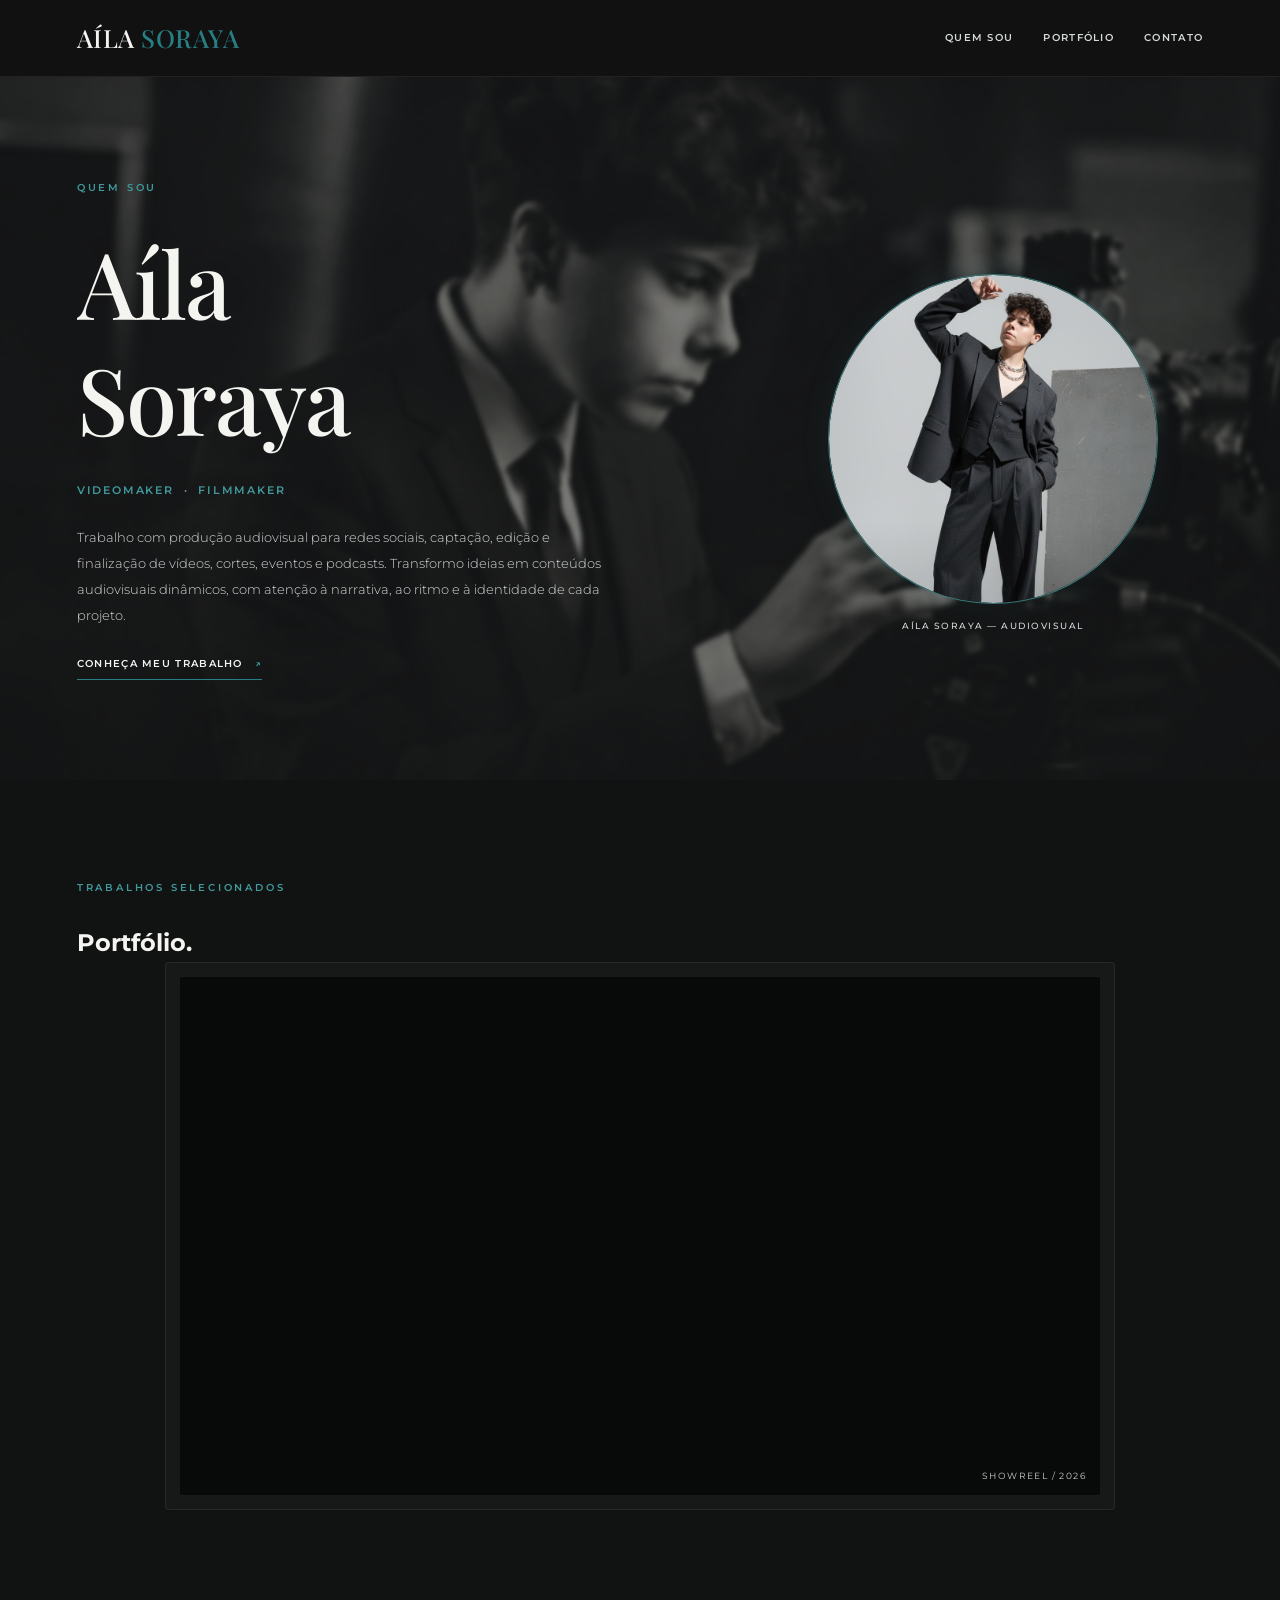
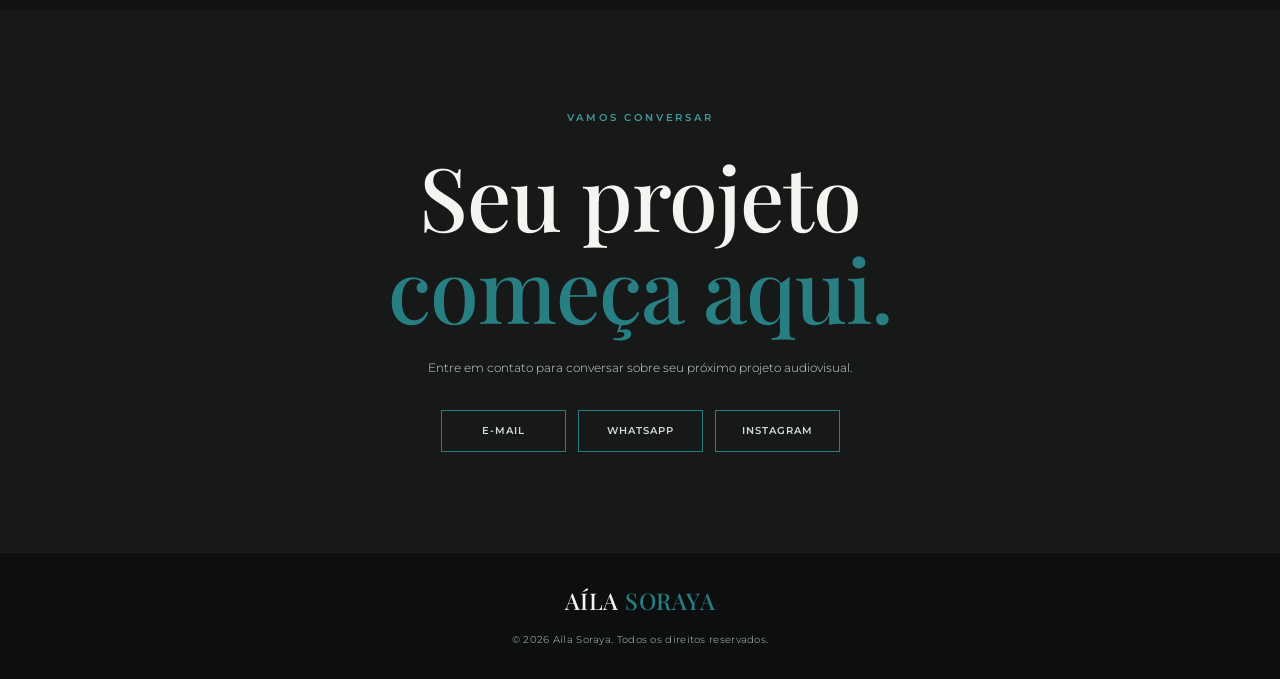
==== index.html @ 9eaff4ce "Update YouTube video source in index.html" ====
<!DOCTYPE html>
<html lang="pt-BR">
<head>
  <meta charset="UTF-8">
  <meta name="viewport" content="width=device-width, initial-scale=1">
  <meta name="theme-color" content="#111111">
  <meta name="description" content="Portfólio audiovisual de Aíla Soraya, videomaker e filmmaker.">

  <title>Aíla Soraya | Videomaker &amp; Filmmaker</title>

  <link rel="preconnect" href="https://fonts.googleapis.com">
  <link rel="preconnect" href="https://fonts.gstatic.com" crossorigin>
  <link href="https://fonts.googleapis.com/css2?family=Montserrat:wght@300;400;500;600;700&family=Playfair+Display:wght@400;500;600&display=swap" rel="stylesheet">

  <link rel="stylesheet" href="./Css/Style.css">
</head>

<body>

  <!-- MENU -->
  <header class="site-header">
    <nav class="nav-container" aria-label="Navegação principal">
      <a href="#inicio" class="logo">AÍLA <span>SORAYA</span></a>

      <div class="nav-links">
        <a href="#inicio">Quem sou</a>
        <a href="#portfolio">Portfólio</a>
        <a href="#contato">Contato</a>
      </div>
    </nav>
  </header>

  <main>

    <!-- QUEM SOU -->
    <section id="inicio" class="about">
      <div class="about-background" aria-hidden="true"></div>

      <div class="section-container">
        <p class="section-label reveal-item">QUEM SOU</p>

        <div class="about-grid">

          <div class="about-text">
            <h1 class="hero-name" aria-label="Aíla Soraya">
              <span class="name-line" aria-hidden="true">
                <span class="name-word" data-word="Aíla">Aíla</span>
              </span>
              <span class="name-line" aria-hidden="true">
                <span class="name-word" data-word="Soraya">Soraya</span>
              </span>
            </h1>

            <p class="subtitle reveal-item">
              Videomaker <span>·</span> Filmmaker
            </p>

            <p class="description reveal-item">
              Trabalho com produção audiovisual para redes sociais,
              captação, edição e finalização de vídeos, cortes,
              eventos e podcasts. Transformo ideias em conteúdos
              audiovisuais dinâmicos, com atenção à narrativa,
              ao ritmo e à identidade de cada projeto.
            </p>

            <a href="#portfolio" class="text-link reveal-item">
              CONHEÇA MEU TRABALHO <span>↗</span>
            </a>
          </div>

          <div class="about-image reveal-item">
            <div class="portrait-frame">
              <img
                src="./Fotos/soraya-perfil.jpg"
                alt="Retrato de Aíla Soraya"
                loading="eager"
              >
            </div>

            <p class="image-caption">AÍLA SORAYA — AUDIOVISUAL</p>
          </div>

        </div>
      </div>
    </section>

    <!-- PORTFÓLIO -->
    <section id="portfolio" class="portfolio">
      <div class="section-container">

        <p class="section-label reveal-item">TRABALHOS SELECIONADOS</p>

        <h2 class="section-title reveal-item">
          Portfólio<span>.</span>
        </h2>

        <div class="portfolio-grid">

          <article class="project reveal-item">

            <button
              type="button"
              class="project-video"
              onclick="abrirPlayerGrande()"
              aria-label="Assistir ao demoreel em tamanho ampliado"
            >

              <iframe
                class="video-clicavel"
                src="https://www.youtube.com/embed/lMs--LQYMFQ?autoplay=1&amp;mute=1&amp;loop=1&amp;playlist=lMs--LQYMFQ&amp;controls=0&amp;playsinline=1&amp;rel=0"
                title="Demoreel de Aíla Soraya"
                loading="lazy"
                allow="autoplay; encrypted-media; picture-in-picture"
                tabindex="-1"
              ></iframe>

              <span class="video-hover">
                <span class="play-icon">▶</span>
                <span class="play-label">ASSISTIR DEMOREEL</span>
              </span>

              <span class="video-index">SHOWREEL / 2026</span>

            </button>

          </article>

        </div>
      </div>
    </section>

    <!-- CONTATO -->
    <section id="contato" class="contact">
      <div class="section-container contact-content">

        <p class="section-label reveal-item">VAMOS CONVERSAR</p>

        <h2 class="contact-title reveal-item">
          Seu projeto<br>
          <span>começa aqui.</span>
        </h2>

        <p class="contact-text reveal-item">
          Entre em contato para conversar sobre seu próximo projeto audiovisual.
        </p>

        <div class="contact-links reveal-item">

          <a href="mailto:ailagaraneesh@gmail.com">
            E-mail
          </a>

          <a
            href="https://wa.me/5511977682658"
            target="_blank"
            rel="noopener noreferrer"
          >
            WhatsApp
          </a>

          <a
            href="https://www.instagram.com/ailasoraya/"
            target="_blank"
            rel="noopener noreferrer"
          >
            Instagram
          </a>

        </div>
      </div>
    </section>

  </main>

  <!-- RODAPÉ -->
  <footer class="site-footer">
    <div class="footer-content">

      <a href="#inicio" class="footer-logo">
        AÍLA <span>SORAYA</span>
      </a>

      <p>
        © <span id="ano"></span> Aíla Soraya. Todos os direitos reservados.
      </p>

    </div>
  </footer>

  <!-- PLAYER AMPLIADO -->
  <div
    id="playerGrandeOverlay"
    class="video-overlay"
    aria-hidden="true"
    onclick="fecharPlayerGrande(event)"
  >

    <div
      class="video-modal-container"
      role="dialog"
      aria-modal="true"
      aria-label="Demoreel ampliado"
    >

      <button
        type="button"
        class="btn-fechar-modal"
        onclick="fecharPlayerGrande(event)"
        aria-label="Fechar vídeo"
      >×</button>

      <iframe
        id="videoExpandido"
        src=""
        title="Demoreel de Aíla Soraya"
        allow="autoplay; encrypted-media; picture-in-picture; fullscreen"
        allowfullscreen
      ></iframe>

    </div>
  </div>

  <!-- JAVASCRIPT -->
  <script>
const videoYouTube = "lMs--LQYMFQ";
    const overlay = document.getElementById("playerGrandeOverlay");
    const videoModal = document.getElementById("videoExpandido");

    function abrirPlayerGrande() {
      videoModal.src =
        "https://www.youtube.com/embed/" +
        videoYouTube +
        "?autoplay=1&controls=1&playsinline=1&rel=0&fs=1";

      overlay.classList.add("is-open");
      overlay.setAttribute("aria-hidden", "false");
      document.body.classList.add("modal-aberto");
    }

    function fecharPlayerGrande(event) {
      if (
        event &&
        event.target !== overlay &&
        !event.target.closest(".btn-fechar-modal")
      ) {
        return;
      }

      overlay.classList.remove("is-open");
      overlay.setAttribute("aria-hidden", "true");

      videoModal.src = "";

      document.body.classList.remove("modal-aberto");
    }

    document.addEventListener("keydown", function(event) {
      if (
        event.key === "Escape" &&
        overlay.classList.contains("is-open")
      ) {
        fecharPlayerGrande({ target: overlay });
      }
    });

    document.getElementById("ano").textContent =
      new Date().getFullYear();

    /* ANIMAÇÕES DE ENTRADA */
    const elementosReveal =
      document.querySelectorAll(".reveal-item");

    if ("IntersectionObserver" in window) {
      const observador = new IntersectionObserver(
        (entradas, observer) => {
          entradas.forEach((entrada) => {
            if (entrada.isIntersecting) {
              entrada.target.classList.add("is-visible");
              observer.unobserve(entrada.target);
            }
          });
        },
        { threshold: 0.12 }
      );

      elementosReveal.forEach((elemento) => {
        observador.observe(elemento);
      });
    } else {
      elementosReveal.forEach((elemento) => {
        elemento.classList.add("is-visible");
      });
    }

    /* NOME COM ENTRADA LETRA POR LETRA */
    const palavrasNome =
      document.querySelectorAll(".name-word");

    palavrasNome.forEach((palavra, indicePalavra) => {
      const texto = palavra.dataset.word;

      palavra.textContent = "";

      [...texto].forEach((letra, indiceLetra) => {
        const span = document.createElement("span");

        span.className = "name-letter";
        span.textContent = letra;
        span.style.setProperty(
          "--letter-delay",
          `${0.35 + indicePalavra * 0.45 + indiceLetra * 0.075}s`
        );

        span.setAttribute("aria-hidden", "true");
        palavra.appendChild(span);
      });

      palavra.classList.add("name-word-animated");
    });

    /* MOSTRA AS LETRAS DEPOIS QUE A PÁGINA CARREGA */
    window.addEventListener("load", () => {
      document.body.classList.add("page-loaded");
    });
  </script>

</body>
</html>
---- Css/Style.css ----
/* ========================================
   AÍLA SORAYA — PORTFÓLIO AUDIOVISUAL
   ======================================== */

:root {
  --preto: #111212;
  --preto-suave: #171919;
  --cinza-escuro: #252929;
  --cinza: #929898;
  --cinza-claro: #d5d9d8;
  --branco: #f4f4f1;

  /* Ciano escuro: detalhe, sem dominar o visual */
  --agua: #287f83;
  --agua-claro: #41999b;

  --fonte-titulo: 'Playfair Display', serif;
  --fonte-texto: 'Montserrat', sans-serif;
  --transicao: 0.35s ease;
}

/* RESET */

* {
  margin: 0;
  padding: 0;
  box-sizing: border-box;
}

html {
  scroll-behavior: smooth;
  scroll-padding-top: 90px;
}

body {
  background: var(--preto);
  color: var(--branco);
  font-family: var(--fonte-texto);
  font-weight: 400;
  line-height: 1.6;
  overflow-x: hidden;
}

body.modal-aberto {
  overflow: hidden;
}

img,
iframe {
  display: block;
  max-width: 100%;
}

a {
  color: inherit;
  text-decoration: none;
}

button {
  font: inherit;
}

::selection {
  background: var(--agua);
  color: var(--branco);
}

/* MENU */

.site-header {
  position: fixed;
  top: 0;
  left: 0;
  z-index: 1000;
  width: 100%;
  padding: 18px 6%;
  background: rgba(17, 18, 18, 0.94);
  border-bottom: 1px solid rgba(255, 255, 255, 0.07);
  backdrop-filter: blur(12px);
}

.nav-container {
  width: 100%;
  max-width: 1200px;
  margin: 0 auto;
  display: flex;
  align-items: center;
  justify-content: space-between;
  gap: 24px;
}

.logo,
.footer-logo {
  font-family: var(--fonte-titulo);
  font-size: 25px;
  font-weight: 500;
  letter-spacing: 0.5px;
  color: var(--branco);
  white-space: nowrap;
}

.logo span,
.footer-logo span {
  color: var(--agua);
}

.nav-links {
  display: flex;
  align-items: center;
  gap: 30px;
}

.nav-links a {
  color: var(--cinza-claro);
  font-size: 10px;
  font-weight: 600;
  letter-spacing: 1.3px;
  text-transform: uppercase;
  transition: color var(--transicao);
}

.nav-links a:hover {
  color: var(--agua-claro);
}

/* ESTRUTURA GERAL */

main {
  padding-top: 70px;
}

section {
  position: relative;
  padding: 100px 6%;
}

.section-container {
  position: relative;
  z-index: 1;
  width: 100%;
  max-width: 1200px;
  margin: 0 auto;
}

.section-label {
  margin-bottom: 28px;
  color: var(--agua-claro);
  font-size: 10px;
  font-weight: 600;
  letter-spacing: 2.8px;
  text-transform: uppercase;
}

/* QUEM SOU */

.about {
  min-height: 690px;
  display: flex;
  align-items: center;
  overflow: hidden;
  isolation: isolate;
  background: var(--preto-suave);
}

/* A foto continua visível, com pouca intervenção */
.about-background {
  position: absolute;
  inset: -8px;
  z-index: -1;

  background-image:
    linear-gradient(
      90deg,
      rgba(17, 18, 18, 0.58) 0%,
      rgba(17, 18, 18, 0.40) 52%,
      rgba(17, 18, 18, 0.48) 100%
    ),
    url('../Fotos/soraya-fundo.jpg');

  background-position: center, center 35%;
  background-size: cover, cover;
  background-repeat: no-repeat;

  filter: blur(2px);
  opacity: 0.9;
  transform: scale(1.015);
}

.about .section-container {
  padding-top: 10px;
}

.about .section-label {
  margin-bottom: 32px;
}

.about-grid {
  display: grid;
  grid-template-columns: minmax(0, 1.1fr) minmax(280px, 0.75fr);
  align-items: center;
  gap: clamp(40px, 7vw, 90px);
}

.about-text {
  min-width: 0;
}

/* NOME PRINCIPAL */

.hero-name {
  position: relative;
  display: flex;
  flex-direction: column;
  align-items: flex-start;
  gap: 2px;

  margin: 0 0 24px;
  padding: 0;

  color: var(--branco);
  font-family: var(--fonte-titulo);
  font-size: clamp(64px, 7.2vw, 100px);
  font-weight: 500;
  line-height: 1.08;
  letter-spacing: -2px;
  text-transform: none;
}

.name-line {
  display: block;
  overflow: hidden;
  max-width: 100%;
  padding: 0.04em 0.08em 0.12em 0;
}

.name-word {
  display: block;
  white-space: nowrap;
}

.name-letter {
  display: inline-block;
  opacity: 0;
  transform: translateY(105%) rotate(5deg);
  filter: blur(3px);

  transition:
    opacity 0.65s ease,
    transform 0.75s cubic-bezier(0.2, 0.75, 0.25, 1),
    filter 0.65s ease;

  transition-delay: var(--letter-delay);
}

.page-loaded .name-letter {
  opacity: 1;
  transform: translateY(0) rotate(0);
  filter: blur(0);
}

.subtitle {
  margin-bottom: 24px;
  color: var(--agua-claro);
  font-size: 11px;
  font-weight: 600;
  letter-spacing: 1.8px;
  text-transform: uppercase;
}

.subtitle span {
  margin: 0 5px;
  color: var(--cinza);
}

.description {
  max-width: 540px;
  color: var(--cinza-claro);
  font-size: 13px;
  font-weight: 300;
  line-height: 2;
}

.text-link {
  display: inline-flex;
  align-items: center;
  gap: 12px;

  margin-top: 28px;
  padding-bottom: 7px;

  border-bottom: 1px solid var(--agua);
  color: var(--branco);

  font-size: 10px;
  font-weight: 600;
  letter-spacing: 1.3px;

  transition:
    color var(--transicao),
    border-color var(--transicao);
}

.text-link span {
  color: var(--agua-claro);
  transition: transform var(--transicao);
}

.text-link:hover {
  color: var(--agua-claro);
  border-color: var(--agua-claro);
}

.text-link:hover span {
  transform: translate(3px, -3px);
}

/* FOTO DE PERFIL */

.about-image {
  width: 100%;
  min-width: 0;
  display: flex;
  flex-direction: column;
  align-items: center;
}

.portrait-frame {
  position: relative;
  width: min(100%, 330px);
  aspect-ratio: 1 / 1;

  margin: 0 auto;
  overflow: hidden;

  border: 1px solid rgba(65, 153, 155, 0.7);
  border-radius: 50%;
  background: var(--cinza-escuro);

  box-shadow: 0 0 32px rgba(40, 127, 131, 0.09);
}

.portrait-frame img {
  width: 100%;
  height: 100%;
  max-height: none;

  object-fit: cover;
  object-position: center 25%;

  border-radius: 50%;
  transition: transform 0.7s ease;
}

.portrait-frame:hover img {
  transform: scale(1.035);
}

.portrait-frame::after {
  position: absolute;
  inset: 0;
  content: "";
  border-radius: 50%;
  pointer-events: none;

  background: linear-gradient(
    180deg,
    transparent 75%,
    rgba(0, 0, 0, 0.12)
  );
}

/* LEGENDA CENTRALIZADA E SEM VAZAR DA TELA */

.image-caption {
  display: block;
  width: 100%;
  max-width: 330px;

  margin: 14px auto 0;
  padding: 0 4px;

  color: var(--cinza-claro);
  font-size: 9px;
  font-weight: 500;
  letter-spacing: 1.5px;
  line-height: 1.7;
  text-align: center;
  overflow-wrap: anywhere;
}

/* PORTFÓLIO */

.portfolio {
  background: var(--preto);
}

.portfolio .section-container {
  max-width: 1200px;
}

.portfolio-grid {
  display: grid;
  grid-template-columns: minmax(0, 950px);
  justify-content: center;
  width: 100%;
}

.project {
  width: 100%;
  min-width: 0;
  max-width: 950px;
  margin: 0 auto;
  padding: 14px;

  background: var(--preto-suave);
  border: 1px solid rgba(255, 255, 255, 0.07);
  border-radius: 4px;

  transition:
    border-color var(--transicao),
    transform var(--transicao);
}

.project:hover {
  border-color: rgba(40, 127, 131, 0.5);
  transform: translateY(-3px);
}

/* DEMOREEL */

.project-video {
  position: relative;
  display: block;

  width: 100%;
  aspect-ratio: 16 / 9;

  padding: 0;
  overflow: hidden;

  border: 0;
  border-radius: 2px;
  background: #080909;

  cursor: pointer;
  isolation: isolate;
}

.video-clicavel {
  position: absolute;
  inset: 0;

  width: 100%;
  height: 100%;

  border: 0;
  pointer-events: none;
}

.video-hover {
  position: absolute;
  inset: 0;
  z-index: 2;

  display: flex;
  flex-direction: column;
  align-items: center;
  justify-content: center;
  gap: 12px;

  background: rgba(0, 0, 0, 0.12);
  opacity: 0;

  transition:
    opacity var(--transicao),
    background var(--transicao);
}

.project-video:hover .video-hover,
.project-video:focus-visible .video-hover {
  opacity: 1;
  background: rgba(0, 0, 0, 0.56);
}

.play-icon {
  display: flex;
  align-items: center;
  justify-content: center;

  width: 56px;
  height: 56px;
  padding-left: 4px;

  border: 1px solid rgba(65, 153, 155, 0.9);
  border-radius: 50%;

  color: var(--branco);
  font-size: 17px;

  transition:
    background var(--transicao),
    transform var(--transicao);
}

.project-video:hover .play-icon {
  background: var(--agua);
  color: var(--branco);
  transform: scale(1.07);
}

.play-label {
  color: #fff;
  font-size: 10px;
  font-weight: 600;
  letter-spacing: 1.8px;
}

.video-index {
  position: absolute;
  right: 14px;
  bottom: 12px;
  z-index: 3;

  color: rgba(255, 255, 255, 0.8);
  font-size: 9px;
  letter-spacing: 1.4px;

  pointer-events: none;
}

/* CONTATO */

.contact {
  min-height: 460px;
  display: flex;
  align-items: center;
  background: var(--preto-suave);
}

.contact-content {
  width: 100%;
  text-align: center;
}

.contact .section-label {
  margin-bottom: 24px;
  text-align: center;
}

.contact-title {
  margin: 0 auto;

  color: var(--branco);
  font-family: var(--fonte-titulo);
  font-size: clamp(54px, 7.5vw, 88px);
  font-weight: 500;
  line-height: 1.05;
  letter-spacing: -1px;
}

.contact-title span {
  color: var(--agua);
}

.contact-text {
  max-width: 500px;
  margin: 22px auto 0;

  color: var(--cinza-claro);
  font-size: 12px;
  font-weight: 300;
  line-height: 1.9;
}

.contact-links {
  display: flex;
  flex-wrap: wrap;
  align-items: center;
  justify-content: center;
  gap: 12px;

  margin-top: 30px;
}

.contact-links a {
  display: inline-flex;
  align-items: center;
  justify-content: center;

  min-width: 125px;
  padding: 12px 22px;

  border: 1px solid var(--agua);
  color: var(--cinza-claro);

  font-size: 10px;
  font-weight: 600;
  letter-spacing: 1px;
  text-transform: uppercase;

  transition:
    background var(--transicao),
    color var(--transicao),
    border-color var(--transicao);
}

.contact-links a:hover {
  background: var(--agua);
  border-color: var(--agua);
  color: #fff;
}

/* RODAPÉ CENTRALIZADO */

.site-footer {
  padding: 30px 6%;
  background: #0d0e0e;
  border-top: 1px solid rgba(255, 255, 255, 0.06);
}

.footer-content {
  display: flex;
  flex-direction: column;
  align-items: center;
  justify-content: center;
  gap: 12px;

  width: 100%;
  max-width: 1200px;
  margin: 0 auto;

  text-align: center;
}

.footer-logo {
  font-size: 23px;
}

.footer-content p {
  max-width: 100%;
  color: var(--cinza);
  font-size: 10px;
  line-height: 1.8;
  letter-spacing: 0.3px;
  text-align: center;
}

/* PLAYER AMPLIADO */

.video-overlay {
  position: fixed;
  inset: 0;
  z-index: 99999;

  display: none;
  align-items: center;
  justify-content: center;

  padding: 24px;
  background: rgba(0, 0, 0, 0.96);
}

.video-overlay.is-open {
  display: flex;
}

.video-modal-container {
  position: relative;

  width: min(1100px, 94vw);
  aspect-ratio: 16 / 9;

  background: #000;
  box-shadow: 0 20px 80px rgba(0, 0, 0, 0.5);
}

.video-modal-container iframe {
  width: 100%;
  height: 100%;
  border: 0;
}

.btn-fechar-modal {
  position: absolute;
  top: -48px;
  right: 0;
  z-index: 2;

  width: 40px;
  height: 40px;

  border: 0;
  background: transparent;
  color: #fff;

  font-size: 36px;
  line-height: 1;

  cursor: pointer;
  transition: color var(--transicao);
}

.btn-fechar-modal:hover {
  color: var(--agua-claro);
}

/* ANIMAÇÕES DOS ELEMENTOS */

.reveal-item {
  opacity: 0;
  transform: translateY(20px);

  transition:
    opacity 0.75s ease,
    transform 0.75s cubic-bezier(0.2, 0.7, 0.25, 1);
}

.reveal-item.is-visible {
  opacity: 1;
  transform: translateY(0);
}

.about-text .subtitle {
  transition-delay: 0.12s;
}

.about-text .description {
  transition-delay: 0.24s;
}

.about-text .text-link {
  transition-delay: 0.36s;
}

.about-image.reveal-item {
  transition-delay: 0.18s;
}

.portfolio .section-label {
  transition-delay: 0.05s;
}

.portfolio .section-title {
  transition-delay: 0.15s;
}

.portfolio .project {
  transition-delay: 0.25s;
}

.contact .contact-title {
  transition-delay: 0.1s;
}

.contact .contact-text {
  transition-delay: 0.2s;
}

.contact .contact-links {
  transition-delay: 0.3s;
}

/* TABLETS */

@media (max-width: 900px) {
  .site-header {
    padding: 16px 5%;
  }

  section {
    padding: 82px 5%;
  }

  .about {
    min-height: auto;
  }

  .about .section-container {
    padding-top: 8px;
  }

  .about-grid {
    grid-template-columns: minmax(0, 1.1fr) minmax(220px, 0.8fr);
    gap: 34px;
  }

  .hero-name {
    font-size: clamp(54px, 7.3vw, 76px);
    letter-spacing: -1.5px;
  }

  .portrait-frame {
    width: min(100%, 290px);
  }

  .image-caption {
    max-width: 290px;
    font-size: 8px;
    letter-spacing: 1.2px;
  }

  .portfolio-grid {
    grid-template-columns: minmax(0, 1fr);
  }

  .contact {
    min-height: 410px;
  }
}

/* CELULARES */

@media (max-width: 600px) {
  html {
    scroll-padding-top: 72px;
  }

  main {
    padding-top: 66px;
  }

  .site-header {
    padding: 14px 5%;
  }

  .nav-container {
    gap: 12px;
  }

  .logo {
    font-size: 20px;
    letter-spacing: 0;
  }

  .nav-links {
    gap: 12px;
  }

  .nav-links a {
    font-size: 8px;
    letter-spacing: 0.3px;
  }

  section {
    padding: 66px 6%;
  }

  .about .section-container {
    padding-top: 4px;
  }

  .about .section-label {
    margin-bottom: 24px;
  }

  .about-grid {
    grid-template-columns: minmax(0, 1fr);
    gap: 38px;
  }

  .hero-name {
    font-size: clamp(58px, 14vw, 82px);
    line-height: 1.08;
    letter-spacing: -1.5px;
    margin-bottom: 20px;
  }

  .subtitle {
    margin-bottom: 20px;
    font-size: 10px;
    letter-spacing: 1.3px;
  }

  .description {
    font-size: 12px;
    line-height: 1.9;
  }

  .text-link {
    margin-top: 24px;
    font-size: 9px;
  }

  .about-image {
    width: 100%;
  }

  .portrait-frame {
    width: min(290px, 76vw);
  }

  .image-caption {
    max-width: min(290px, 80vw);
    margin-top: 12px;
    font-size: 8px;
    letter-spacing: 1.2px;
    text-align: center;
  }

  .section-title {
    font-size: 54px;
    margin-bottom: 28px;
  }

  .portfolio-grid {
    grid-template-columns: minmax(0, 1fr);
  }

  .project {
    width: 100%;
    padding: 8px;
  }

  .video-hover {
    opacity: 1;
    align-items: flex-start;
    justify-content: flex-end;

    padding: 12px;

    background: linear-gradient(
      0deg,
      rgba(0, 0, 0, 0.58),
      transparent 58%
    );
  }

  .play-icon {
    display: none;
  }

  .play-label {
    font-size: 9px;
  }

  .video-index {
    top: 10px;
    right: 10px;
    bottom: auto;
    font-size: 8px;
  }

  .contact {
    min-height: auto;
  }

  .contact-content {
    text-align: center;
  }

  .contact-title {
    font-size: clamp(45px, 11.5vw, 68px);
    line-height: 1.1;
    letter-spacing: -0.5px;
  }

  .contact-text {
    margin-top: 18px;
    font-size: 12px;
  }

  .contact-links {
    gap: 9px;
    margin-top: 24px;
  }

  .contact-links a {
    min-width: 0;
    padding: 11px 13px;
    font-size: 8px;
    letter-spacing: 0.6px;
  }

  .site-footer {
    padding: 26px 6%;
  }

  .footer-content {
    align-items: center;
    text-align: center;
    gap: 10px;
  }

  .footer-logo {
    font-size: 21px;
  }

  .footer-content p {
    max-width: 300px;
    font-size: 9px;
    line-height: 1.8;
    text-align: center;
  }

  .video-overlay {
    padding: 0;
  }

  .video-modal-container {
    width: 100vw;
    max-width: 100vw;
  }

  .btn-fechar-modal {
    top: -43px;
    right: 10px;
  }
}

/* TELAS MUITO PEQUENAS */

@media (max-width: 360px) {
  .logo {
    font-size: 18px;
  }

  .nav-links {
    gap: 8px;
  }

  .nav-links a {
    font-size: 7px;
  }

  .hero-name {
    font-size: 56px;
  }

  .contact-links a {
    padding: 10px 9px;
  }
}

/* ACESSIBILIDADE */

@media (prefers-reduced-motion: reduce) {
  *,
  *::before,
  *::after {
    scroll-behavior: auto !important;
    animation-duration: 0.01ms !important;
    animation-iteration-count: 1 !important;
    transition-duration: 0.01ms !important;
  }

  .reveal-item {
    opacity: 1;
    transform: none;
  }

  .name-letter {
    opacity: 1;
    transform: none;
    filter: none;
  }
}
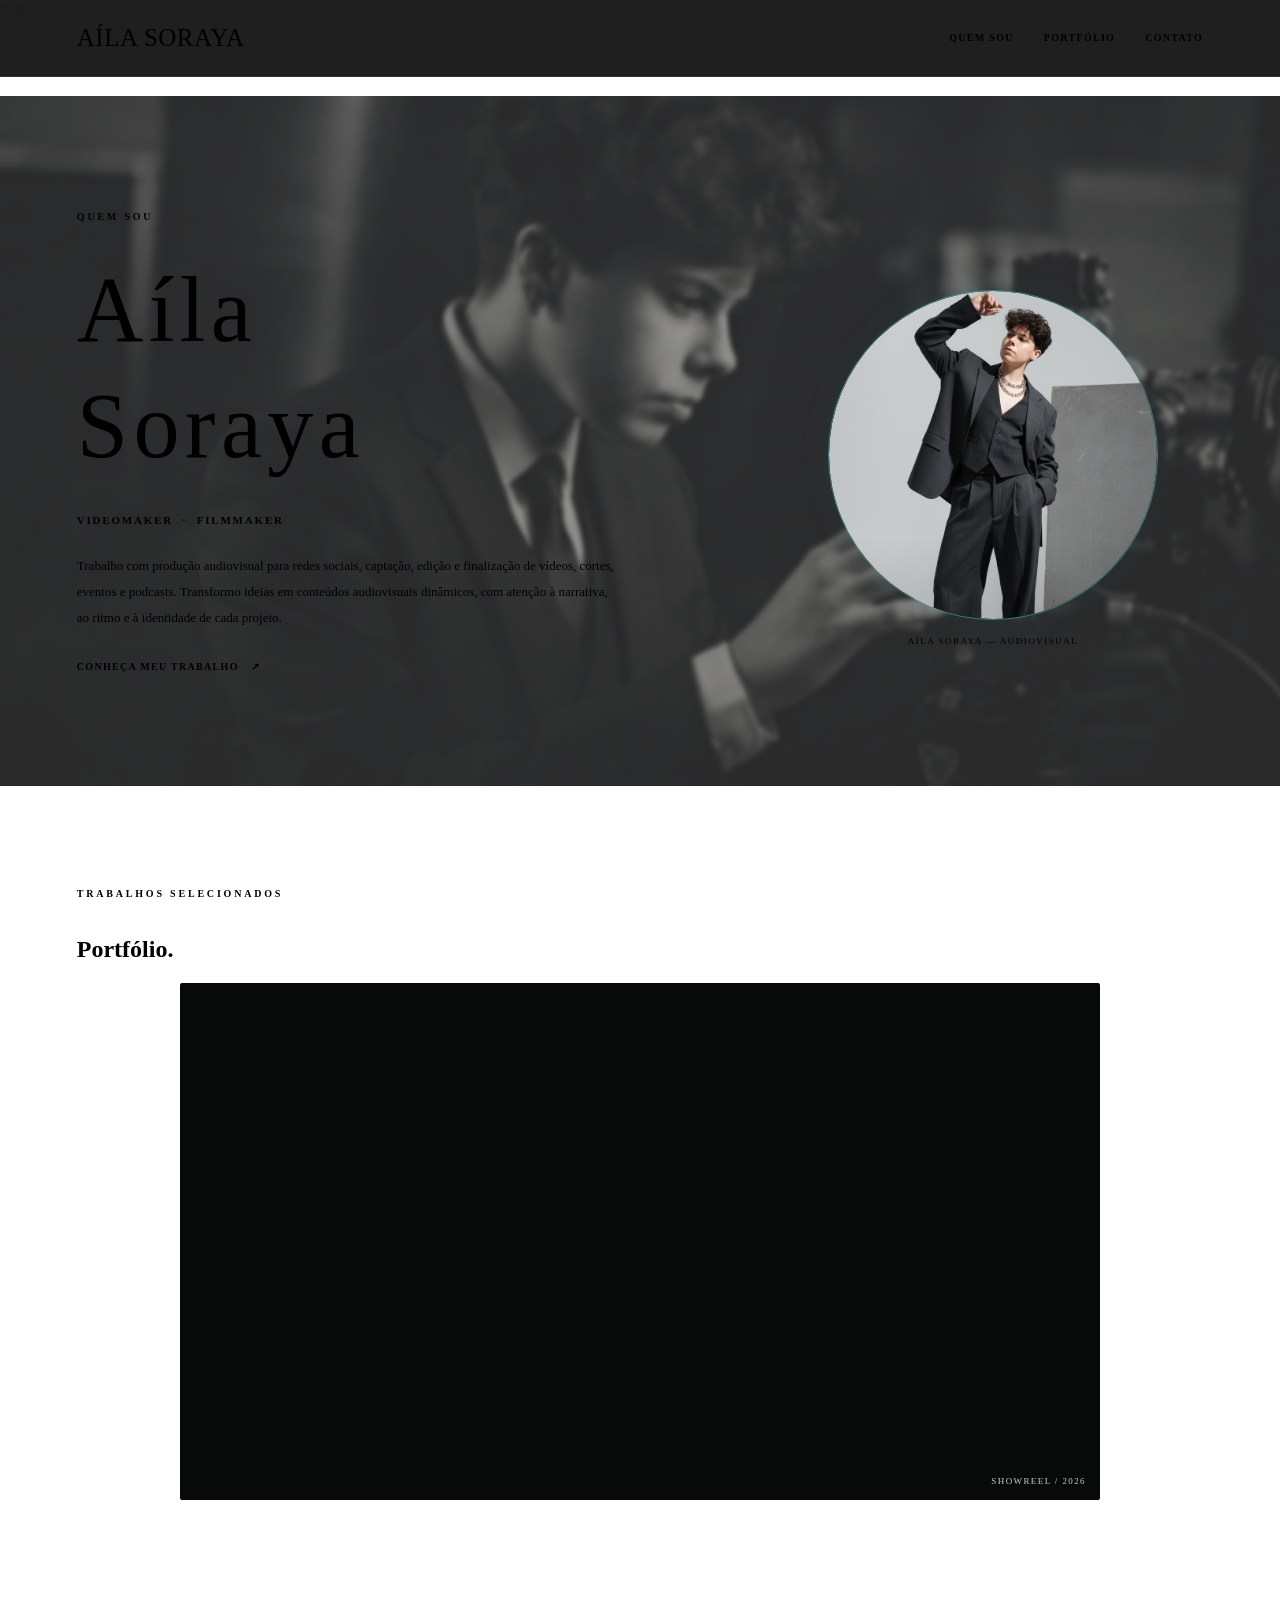
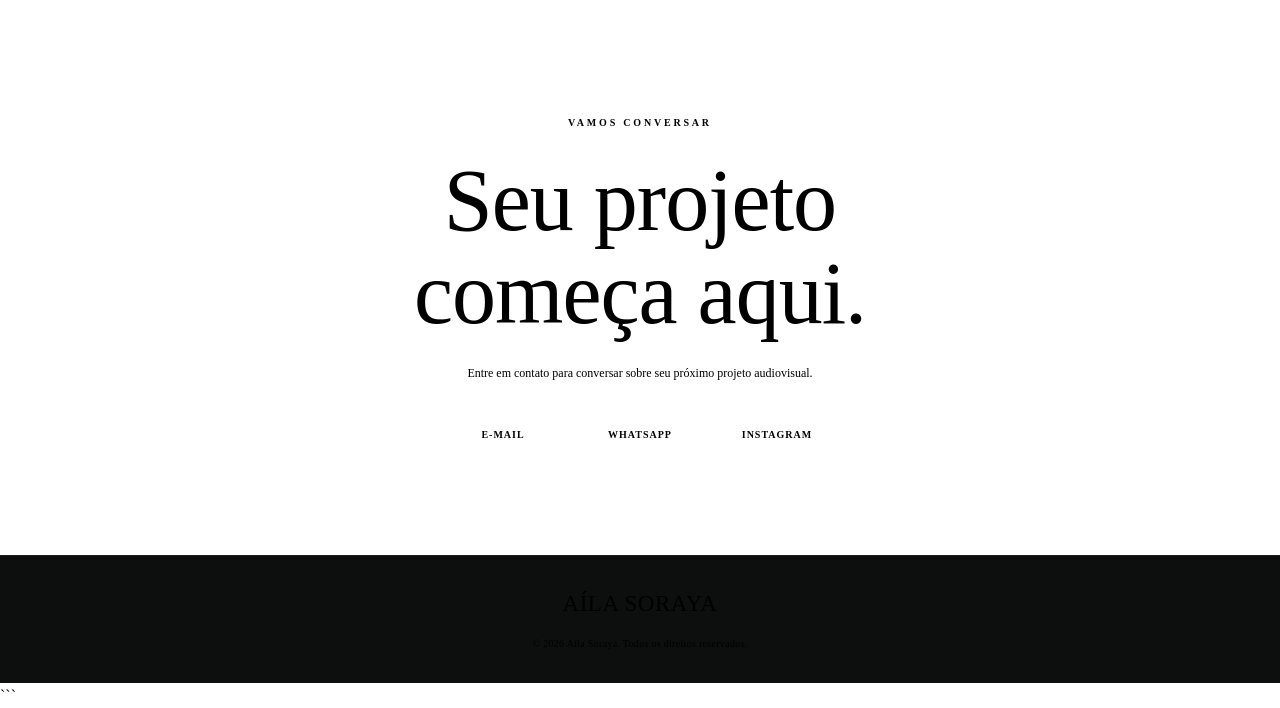
==== commit ba65bbe4: "Update index.html" ====
--- a/index.html
+++ b/index.html
@@ -1,4 +1,4 @@
-
+```html
 <!DOCTYPE html>
 <html lang="pt-BR">
 <head>
@@ -11,7 +11,7 @@
 
   <link rel="preconnect" href="https://fonts.googleapis.com">
   <link rel="preconnect" href="https://fonts.gstatic.com" crossorigin>
-  <link href="https://fonts.googleapis.com/css2?family=Montserrat:wght@300;400;500;600;700&family=Playfair+Display:wght@400;500;600&display=swap" rel="stylesheet">
+  <link href="https://fonts.googleapis.com/css2?family=Bebas+Neue&family=Montserrat:wght@300;400;500;600;700&display=swap" rel="stylesheet">
 
   <link rel="stylesheet" href="./Css/Style.css">
 </head>
@@ -106,9 +106,10 @@
               aria-label="Assistir ao demoreel em tamanho ampliado"
             >
 
+              <!-- MINIATURA: LOOPING SILENCIOSO -->
               <iframe
                 class="video-clicavel"
-                src="https://www.youtube.com/embed/lMs--LQYMFQ?autoplay=1&amp;mute=1&amp;loop=1&amp;playlist=lMs--LQYMFQ&amp;controls=0&amp;playsinline=1&amp;rel=0"
+                src="https://www.youtube.com/embed/lMs--LQYMFQ?autoplay=1&amp;mute=1&amp;loop=1&amp;playlist=lMs--LQYMFQ&amp;controls=0&amp;playsinline=1&amp;rel=0&amp;vq=hd1080"
                 title="Demoreel de Aíla Soraya"
                 loading="lazy"
                 allow="autoplay; encrypted-media; picture-in-picture"
@@ -223,7 +224,7 @@
 
   <!-- JAVASCRIPT -->
   <script>
-const videoYouTube = "lMs--LQYMFQ";
+    const videoYouTube = "lMs--LQYMFQ";
     const overlay = document.getElementById("playerGrandeOverlay");
     const videoModal = document.getElementById("videoExpandido");
 
@@ -231,7 +232,12 @@
       videoModal.src =
         "https://www.youtube.com/embed/" +
         videoYouTube +
-        "?autoplay=1&controls=1&playsinline=1&rel=0&fs=1";
+        "?autoplay=1" +
+        "&controls=1" +
+        "&playsinline=1" +
+        "&rel=0" +
+        "&fs=1" +
+        "&vq=hd1080";
 
       overlay.classList.add("is-open");
       overlay.setAttribute("aria-hidden", "false");
@@ -250,6 +256,7 @@
       overlay.classList.remove("is-open");
       overlay.setAttribute("aria-hidden", "true");
 
+      // Interrompe a reprodução ao fechar o player.
       videoModal.src = "";
 
       document.body.classList.remove("modal-aberto");
@@ -327,3 +334,4 @@
 
 </body>
 </html>
+```
--- a/Css/Style.css
+++ b/Css/Style.css
@@ -1,7 +1,8 @@
-
 /* ========================================
    AÍLA SORAYA — PORTFÓLIO AUDIOVISUAL
    ======================================== */
+@import url('https://fonts.googleapis.com/css2?family=Bebas+Neue&family=Montserrat:wght@400;500;600;700&display=swap');
+}
 
 :root {
   --preto: #111212;
@@ -11,14 +12,17 @@
   --cinza-claro: #d5d9d8;
   --branco: #f4f4f1;
 
-  /* Ciano escuro: detalhe, sem dominar o visual */
+  /* Ciano escuro */
   --agua: #287f83;
   --agua-claro: #41999b;
 
-  --fonte-titulo: 'Playfair Display', serif;
+  /* Fontes */
+  --fonte-titulo: 'Bebas Neue', sans-serif;
   --fonte-texto: 'Montserrat', sans-serif;
+
   --transicao: 0.35s ease;
 }
+
 
 /* RESET */
 
@@ -1055,3 +1059,6 @@
     filter: none;
   }
 }
+.hero-name .name-letter {
+  margin-right: 0.08em;
+}
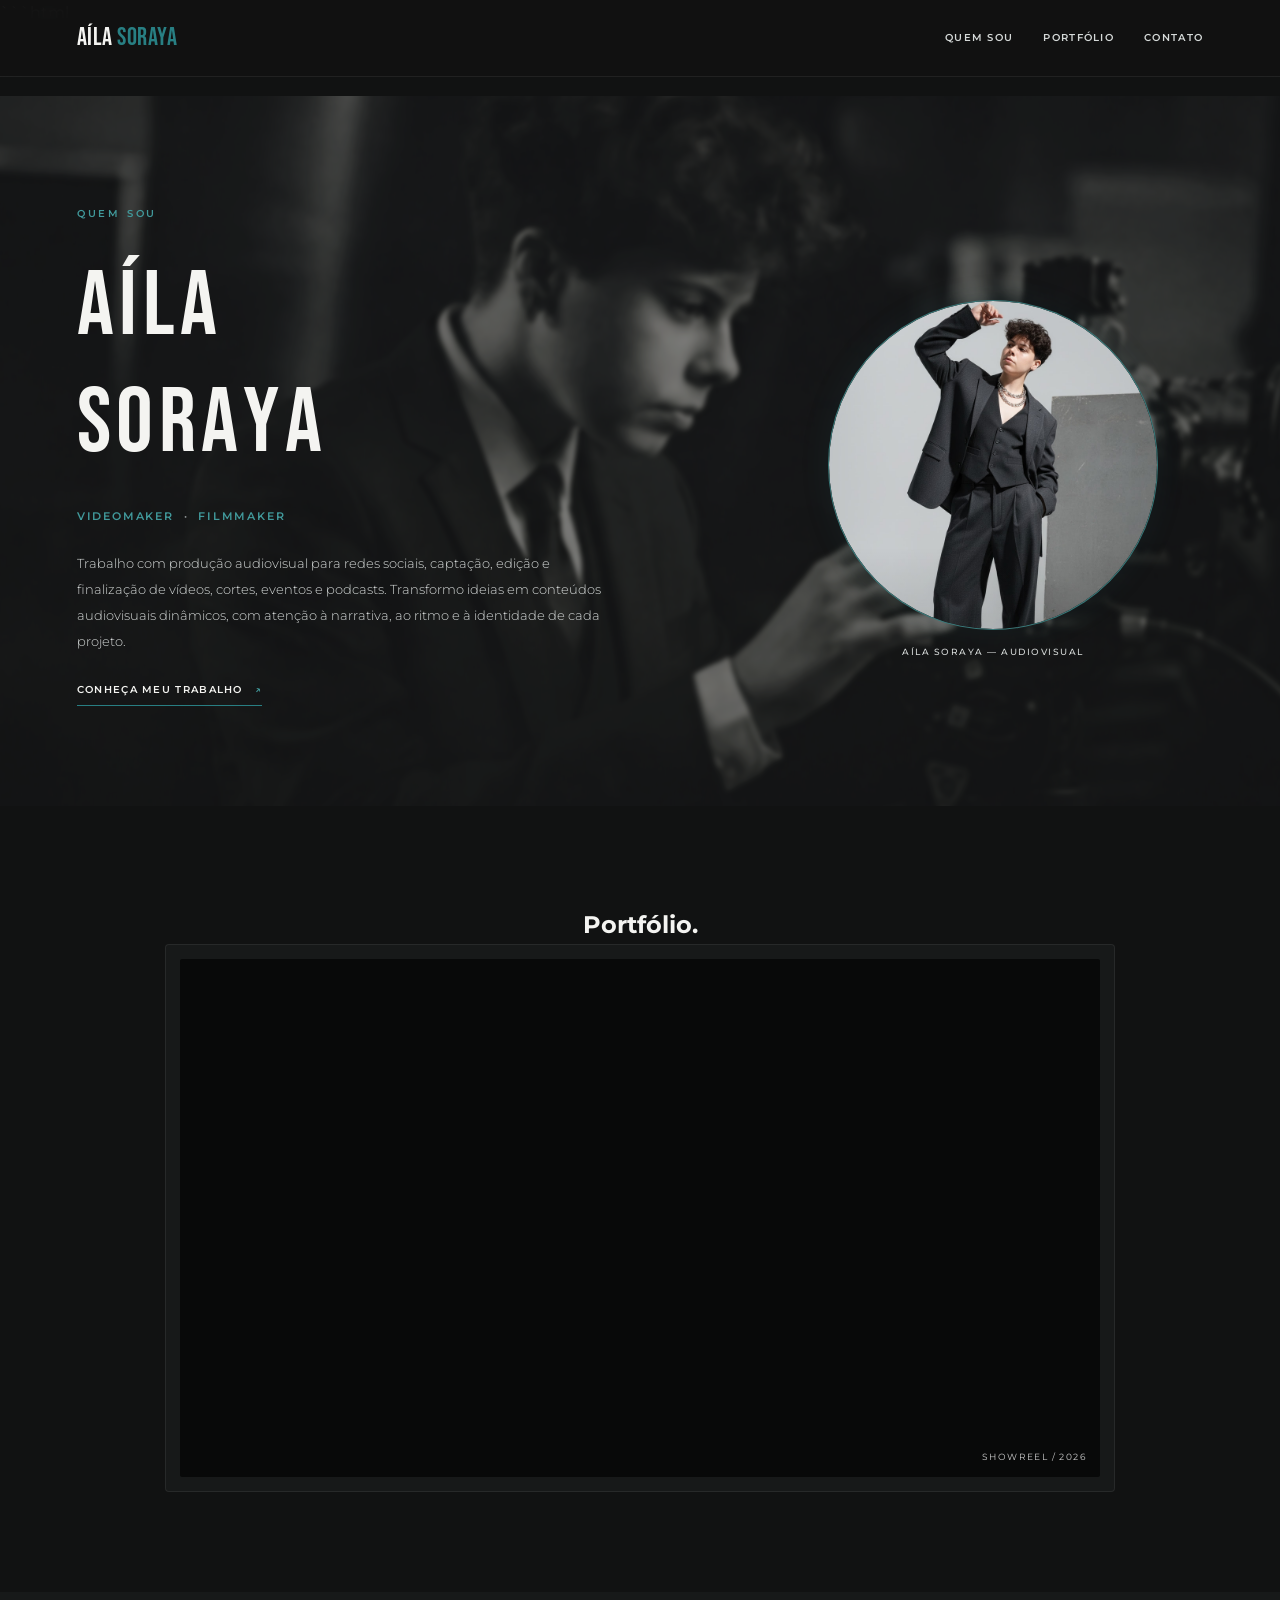
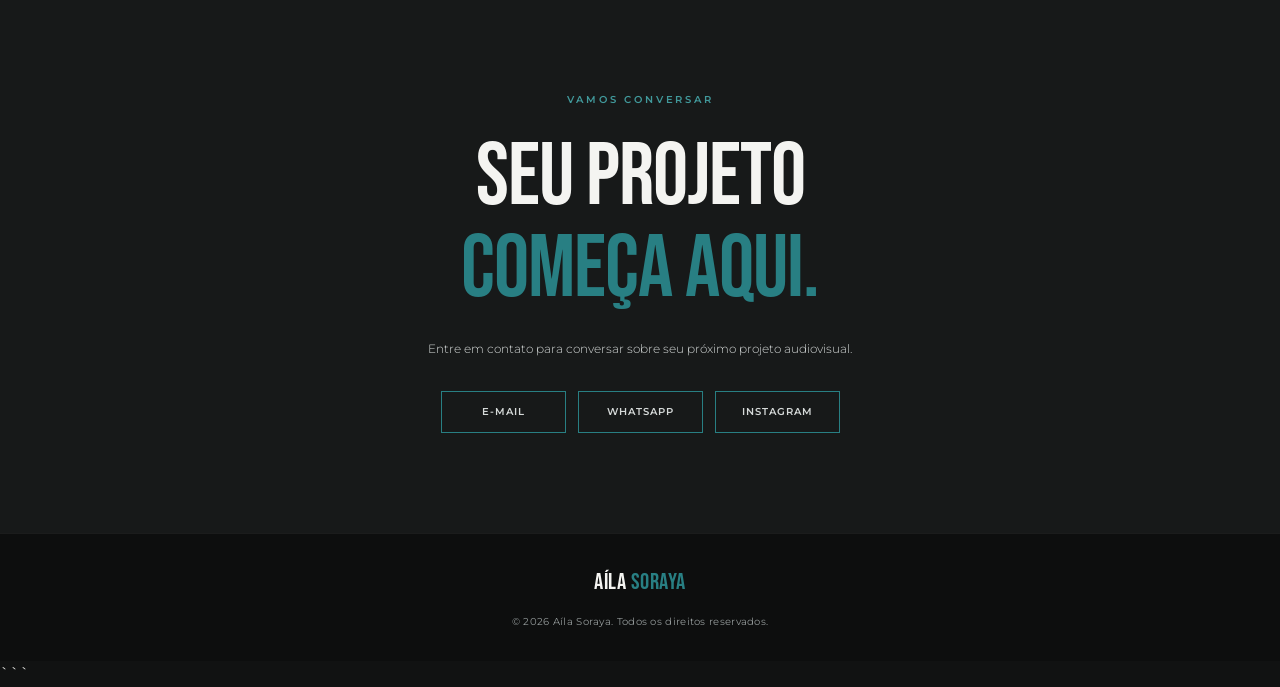
==== commit 00e25cc7: "Update index.html" ====
--- a/index.html
+++ b/index.html
@@ -86,16 +86,16 @@
     </section>
 
     <!-- PORTFÓLIO -->
-    <section id="portfolio" class="portfolio">
-      <div class="section-container">
-
-        <p class="section-label reveal-item">TRABALHOS SELECIONADOS</p>
-
-        <h2 class="section-title reveal-item">
-          Portfólio<span>.</span>
-        </h2>
-
-        <div class="portfolio-grid">
+   
+<section id="portfolio" class="portfolio">
+  <div class="section-container">
+
+    <h2 class="section-title reveal-item">
+      Portfólio<span>.</span>
+    </h2>
+
+    <div class="portfolio-grid">
+
 
           <article class="project reveal-item">
 
--- a/Css/Style.css
+++ b/Css/Style.css
@@ -1,8 +1,9 @@
+
 /* ========================================
    AÍLA SORAYA — PORTFÓLIO AUDIOVISUAL
    ======================================== */
+
 @import url('https://fonts.googleapis.com/css2?family=Bebas+Neue&family=Montserrat:wght@400;500;600;700&display=swap');
-}
 
 :root {
   --preto: #111212;
@@ -1062,3 +1063,13 @@
 .hero-name .name-letter {
   margin-right: 0.08em;
 }
+
+/* Centralizar o título Portfólio */
+#portfolio > h2,
+#portfolio .section-title {
+  text-align: center;
+  width: 100%;
+}
+
+/* Ocultar o texto "Trabalhos selecionados" */
+
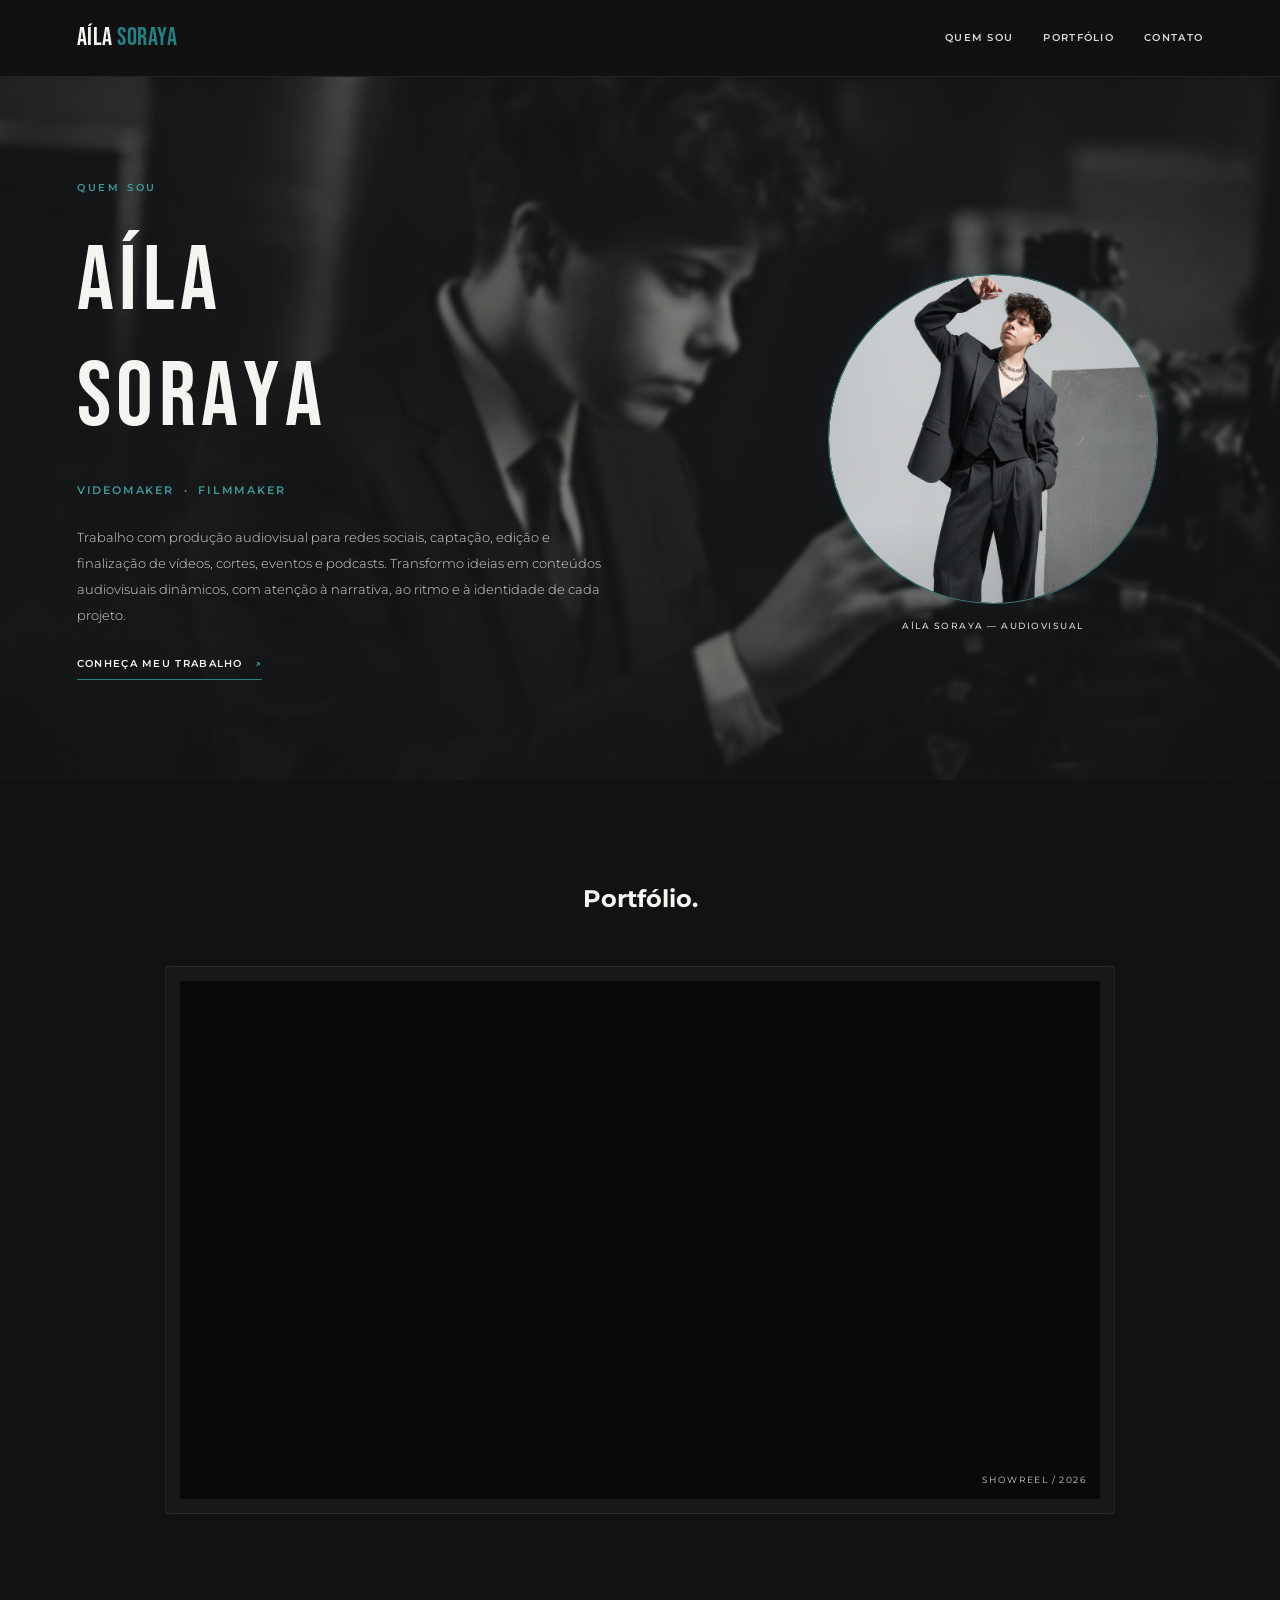
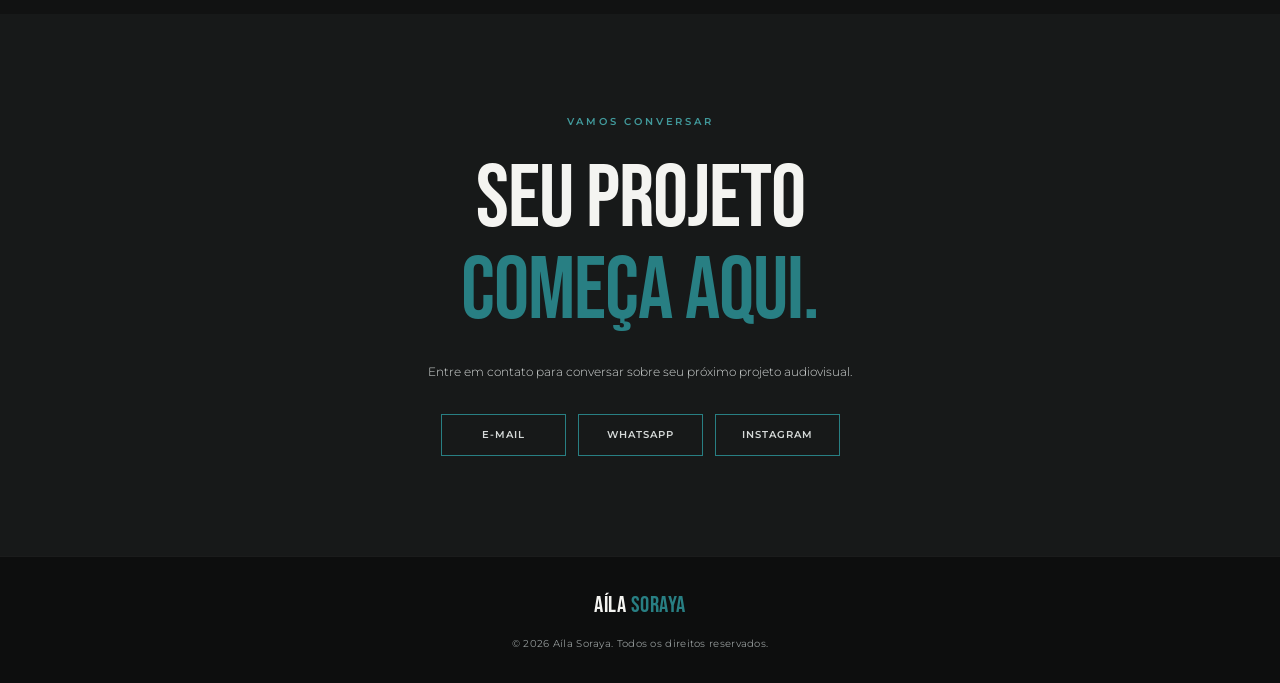
==== commit ab353425: "Update index.html" ====
--- a/index.html
+++ b/index.html
@@ -1,10 +1,10 @@
-```html
+
 <!DOCTYPE html>
 <html lang="pt-BR">
 <head>
   <meta charset="UTF-8">
   <meta name="viewport" content="width=device-width, initial-scale=1">
-  <meta name="theme-color" content="#111111">
+  <meta name="theme-color" content="#111212">
   <meta name="description" content="Portfólio audiovisual de Aíla Soraya, videomaker e filmmaker.">
 
   <title>Aíla Soraya | Videomaker &amp; Filmmaker</title>
@@ -14,6 +14,40 @@
   <link href="https://fonts.googleapis.com/css2?family=Bebas+Neue&family=Montserrat:wght@300;400;500;600;700&display=swap" rel="stylesheet">
 
   <link rel="stylesheet" href="./Css/Style.css">
+
+  <style>
+    /* PORTFÓLIO */
+    #portfolio .portfolio-heading {
+      display: block;
+      width: 100%;
+      margin: 0 auto 48px;
+      text-align: center !important;
+    }
+
+    #portfolio .portfolio-grid {
+      width: 100%;
+    }
+
+    /* PLAYER AMPLIADO */
+    .video-overlay {
+      display: none;
+    }
+
+    .video-overlay.is-open {
+      display: flex;
+    }
+
+    body.modal-aberto {
+      overflow: hidden;
+    }
+
+    #videoExpandido {
+      display: block;
+      width: 100%;
+      height: 100%;
+      border: 0;
+    }
+  </style>
 </head>
 
 <body>
@@ -86,19 +120,16 @@
     </section>
 
     <!-- PORTFÓLIO -->
-   
-<section id="portfolio" class="portfolio">
-  <div class="section-container">
-
-    <h2 class="section-title reveal-item">
-      Portfólio<span>.</span>
-    </h2>
-
-    <div class="portfolio-grid">
-
+    <section id="portfolio" class="portfolio">
+      <div class="section-container">
+
+        <h2 class="section-title portfolio-heading reveal-item">
+          Portfólio<span>.</span>
+        </h2>
+
+        <div class="portfolio-grid">
 
           <article class="project reveal-item">
-
             <button
               type="button"
               class="project-video"
@@ -106,10 +137,10 @@
               aria-label="Assistir ao demoreel em tamanho ampliado"
             >
 
-              <!-- MINIATURA: LOOPING SILENCIOSO -->
+              <!-- VÍDEO EM LOOPING SILENCIOSO -->
               <iframe
                 class="video-clicavel"
-                src="https://www.youtube.com/embed/lMs--LQYMFQ?autoplay=1&amp;mute=1&amp;loop=1&amp;playlist=lMs--LQYMFQ&amp;controls=0&amp;playsinline=1&amp;rel=0&amp;vq=hd1080"
+                src="https://www.youtube.com/embed/lMs--LQYMFQ?autoplay=1&amp;mute=1&amp;loop=1&amp;playlist=lMs--LQYMFQ&amp;controls=0&amp;playsinline=1&amp;rel=0"
                 title="Demoreel de Aíla Soraya"
                 loading="lazy"
                 allow="autoplay; encrypted-media; picture-in-picture"
@@ -124,7 +155,6 @@
               <span class="video-index">SHOWREEL / 2026</span>
 
             </button>
-
           </article>
 
         </div>
@@ -236,8 +266,7 @@
         "&controls=1" +
         "&playsinline=1" +
         "&rel=0" +
-        "&fs=1" +
-        "&vq=hd1080";
+        "&fs=1";
 
       overlay.classList.add("is-open");
       overlay.setAttribute("aria-hidden", "false");
@@ -255,10 +284,7 @@
 
       overlay.classList.remove("is-open");
       overlay.setAttribute("aria-hidden", "true");
-
-      // Interrompe a reprodução ao fechar o player.
       videoModal.src = "";
-
       document.body.classList.remove("modal-aberto");
     }
 
@@ -300,7 +326,7 @@
       });
     }
 
-    /* NOME COM ENTRADA LETRA POR LETRA */
+    /* NOME ANIMADO LETRA POR LETRA */
     const palavrasNome =
       document.querySelectorAll(".name-word");
 
@@ -314,6 +340,7 @@
 
         span.className = "name-letter";
         span.textContent = letra;
+
         span.style.setProperty(
           "--letter-delay",
           `${0.35 + indicePalavra * 0.45 + indiceLetra * 0.075}s`
@@ -326,7 +353,6 @@
       palavra.classList.add("name-word-animated");
     });
 
-    /* MOSTRA AS LETRAS DEPOIS QUE A PÁGINA CARREGA */
     window.addEventListener("load", () => {
       document.body.classList.add("page-loaded");
     });
@@ -334,4 +360,3 @@
 
 </body>
 </html>
-```
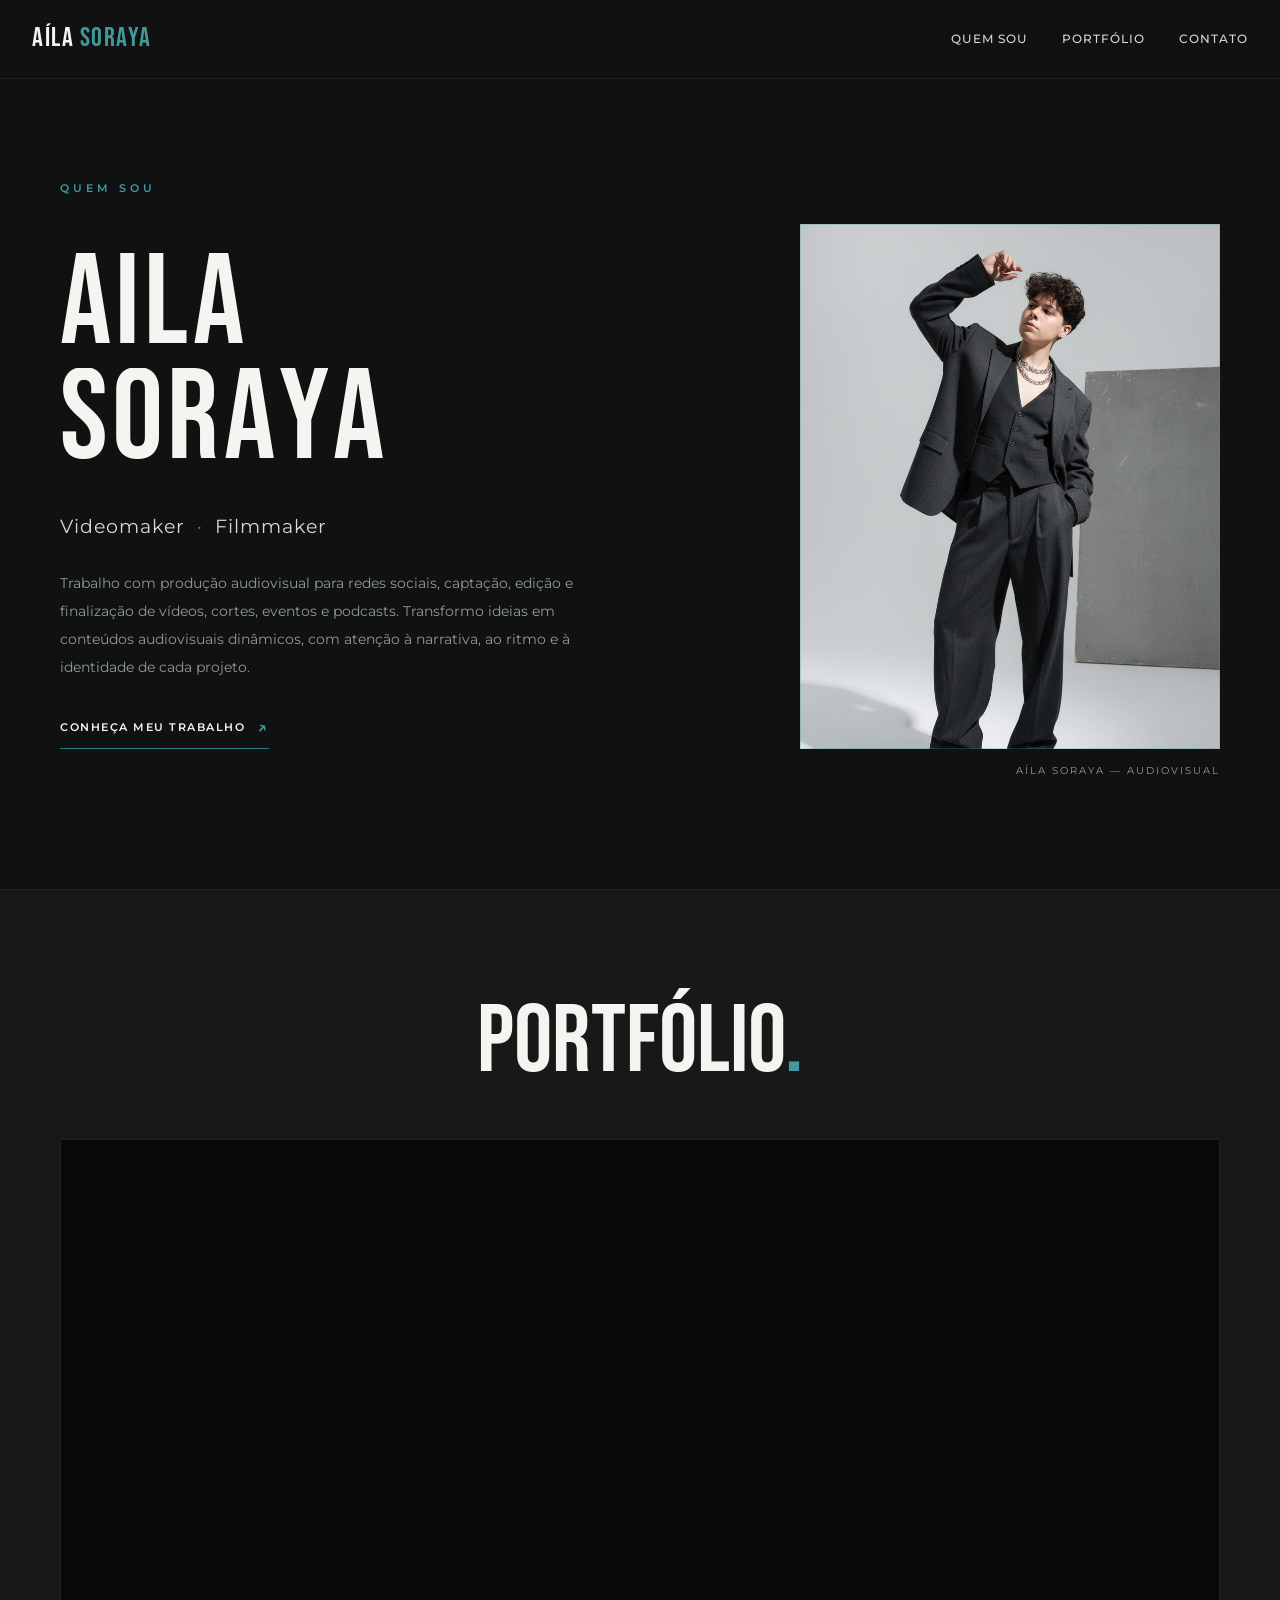
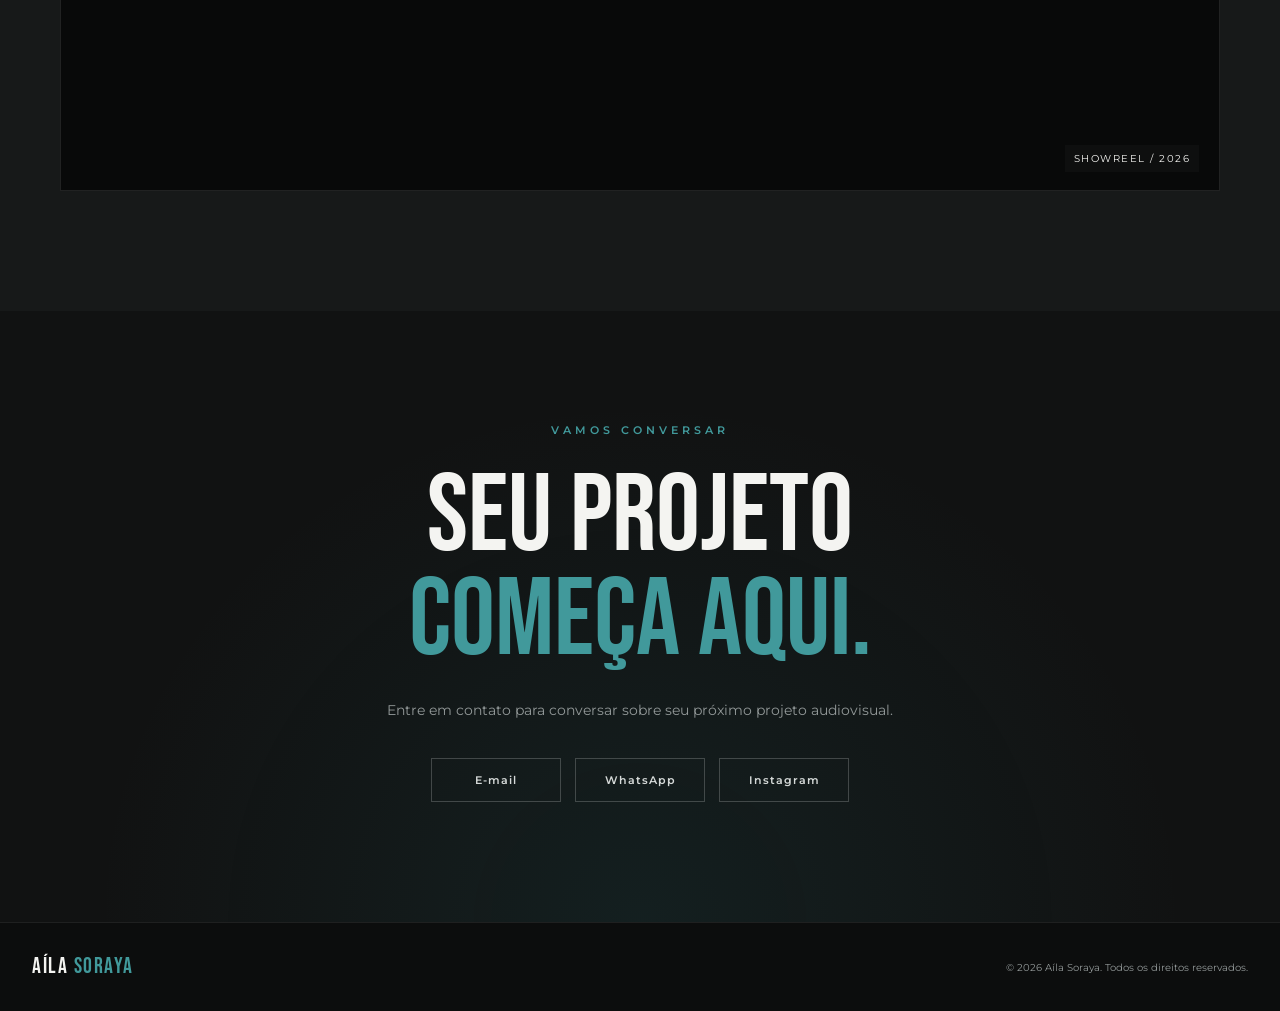
==== commit ab800a6f: "Update index.html" ====
--- a/index.html
+++ b/index.html
@@ -14,45 +14,9 @@
   <link href="https://fonts.googleapis.com/css2?family=Bebas+Neue&family=Montserrat:wght@300;400;500;600;700&display=swap" rel="stylesheet">
 
   <link rel="stylesheet" href="./Css/Style.css">
-
-  <style>
-    /* PORTFÓLIO */
-    #portfolio .portfolio-heading {
-      display: block;
-      width: 100%;
-      margin: 0 auto 48px;
-      text-align: center !important;
-    }
-
-    #portfolio .portfolio-grid {
-      width: 100%;
-    }
-
-    /* PLAYER AMPLIADO */
-    .video-overlay {
-      display: none;
-    }
-
-    .video-overlay.is-open {
-      display: flex;
-    }
-
-    body.modal-aberto {
-      overflow: hidden;
-    }
-
-    #videoExpandido {
-      display: block;
-      width: 100%;
-      height: 100%;
-      border: 0;
-    }
-  </style>
 </head>
 
 <body>
-
-  <!-- MENU -->
   <header class="site-header">
     <nav class="nav-container" aria-label="Navegação principal">
       <a href="#inicio" class="logo">AÍLA <span>SORAYA</span></a>
@@ -66,8 +30,6 @@
   </header>
 
   <main>
-
-    <!-- QUEM SOU -->
     <section id="inicio" class="about">
       <div class="about-background" aria-hidden="true"></div>
 
@@ -75,7 +37,6 @@
         <p class="section-label reveal-item">QUEM SOU</p>
 
         <div class="about-grid">
-
           <div class="about-text">
             <h1 class="hero-name" aria-label="Aíla Soraya">
               <span class="name-line" aria-hidden="true">
@@ -114,21 +75,17 @@
 
             <p class="image-caption">AÍLA SORAYA — AUDIOVISUAL</p>
           </div>
-
         </div>
       </div>
     </section>
 
-    <!-- PORTFÓLIO -->
     <section id="portfolio" class="portfolio">
       <div class="section-container">
-
         <h2 class="section-title portfolio-heading reveal-item">
           Portfólio<span>.</span>
         </h2>
 
         <div class="portfolio-grid">
-
           <article class="project reveal-item">
             <button
               type="button"
@@ -136,8 +93,6 @@
               onclick="abrirPlayerGrande()"
               aria-label="Assistir ao demoreel em tamanho ampliado"
             >
-
-              <!-- VÍDEO EM LOOPING SILENCIOSO -->
               <iframe
                 class="video-clicavel"
                 src="https://www.youtube.com/embed/lMs--LQYMFQ?autoplay=1&amp;mute=1&amp;loop=1&amp;playlist=lMs--LQYMFQ&amp;controls=0&amp;playsinline=1&amp;rel=0"
@@ -153,18 +108,14 @@
               </span>
 
               <span class="video-index">SHOWREEL / 2026</span>
-
             </button>
           </article>
-
         </div>
       </div>
     </section>
 
-    <!-- CONTATO -->
     <section id="contato" class="contact">
       <div class="section-container contact-content">
-
         <p class="section-label reveal-item">VAMOS CONVERSAR</p>
 
         <h2 class="contact-title reveal-item">
@@ -177,37 +128,26 @@
         </p>
 
         <div class="contact-links reveal-item">
-
-          <a href="mailto:ailagaraneesh@gmail.com">
-            E-mail
-          </a>
+          <a href="mailto:ailagaraneesh@gmail.com">E-mail</a>
 
           <a
             href="https://wa.me/5511977682658"
             target="_blank"
             rel="noopener noreferrer"
-          >
-            WhatsApp
-          </a>
+          >WhatsApp</a>
 
           <a
             href="https://www.instagram.com/ailasoraya/"
             target="_blank"
             rel="noopener noreferrer"
-          >
-            Instagram
-          </a>
-
+          >Instagram</a>
         </div>
       </div>
     </section>
-
   </main>
 
-  <!-- RODAPÉ -->
   <footer class="site-footer">
     <div class="footer-content">
-
       <a href="#inicio" class="footer-logo">
         AÍLA <span>SORAYA</span>
       </a>
@@ -215,25 +155,21 @@
       <p>
         © <span id="ano"></span> Aíla Soraya. Todos os direitos reservados.
       </p>
-
     </div>
   </footer>
 
-  <!-- PLAYER AMPLIADO -->
   <div
     id="playerGrandeOverlay"
     class="video-overlay"
     aria-hidden="true"
     onclick="fecharPlayerGrande(event)"
   >
-
     <div
       class="video-modal-container"
       role="dialog"
       aria-modal="true"
       aria-label="Demoreel ampliado"
     >
-
       <button
         type="button"
         class="btn-fechar-modal"
@@ -248,11 +184,9 @@
         allow="autoplay; encrypted-media; picture-in-picture; fullscreen"
         allowfullscreen
       ></iframe>
-
     </div>
   </div>
 
-  <!-- JAVASCRIPT -->
   <script>
     const videoYouTube = "lMs--LQYMFQ";
     const overlay = document.getElementById("playerGrandeOverlay");
@@ -262,11 +196,7 @@
       videoModal.src =
         "https://www.youtube.com/embed/" +
         videoYouTube +
-        "?autoplay=1" +
-        "&controls=1" +
-        "&playsinline=1" +
-        "&rel=0" +
-        "&fs=1";
+        "?autoplay=1&controls=1&playsinline=1&rel=0&fs=1";
 
       overlay.classList.add("is-open");
       overlay.setAttribute("aria-hidden", "false");
@@ -332,7 +262,6 @@
 
     palavrasNome.forEach((palavra, indicePalavra) => {
       const texto = palavra.dataset.word;
-
       palavra.textContent = "";
 
       [...texto].forEach((letra, indiceLetra) => {
@@ -357,6 +286,5 @@
       document.body.classList.add("page-loaded");
     });
   </script>
-
 </body>
 </html>
--- a/Css/Style.css
+++ b/Css/Style.css
@@ -3,8 +3,9 @@
    AÍLA SORAYA — PORTFÓLIO AUDIOVISUAL
    ======================================== */
 
-@import url('https://fonts.googleapis.com/css2?family=Bebas+Neue&family=Montserrat:wght@400;500;600;700&display=swap');
-
+@import url('https://fonts.googleapis.com/css2?family=Bebas+Neue&family=Montserrat:wght@300;400;500;600;700&display=swap');
+
+/* VARIÁVEIS */
 :root {
   --preto: #111212;
   --preto-suave: #171919;
@@ -12,25 +13,20 @@
   --cinza: #929898;
   --cinza-claro: #d5d9d8;
   --branco: #f4f4f1;
-
-  /* Ciano escuro */
   --agua: #287f83;
   --agua-claro: #41999b;
 
-  /* Fontes */
   --fonte-titulo: 'Bebas Neue', sans-serif;
   --fonte-texto: 'Montserrat', sans-serif;
 
   --transicao: 0.35s ease;
 }
 
-
 /* RESET */
-
 * {
+  box-sizing: border-box;
   margin: 0;
   padding: 0;
-  box-sizing: border-box;
 }
 
 html {
@@ -39,11 +35,12 @@
 }
 
 body {
+  min-width: 320px;
   background: var(--preto);
   color: var(--branco);
   font-family: var(--fonte-texto);
-  font-weight: 400;
-  line-height: 1.6;
+  font-size: 15px;
+  line-height: 1.7;
   overflow-x: hidden;
 }
 
@@ -53,7 +50,6 @@
 
 img,
 iframe {
-  display: block;
   max-width: 100%;
 }
 
@@ -66,61 +62,63 @@
   font: inherit;
 }
 
-::selection {
-  background: var(--agua);
-  color: var(--branco);
+button:focus-visible,
+a:focus-visible {
+  outline: 2px solid var(--agua-claro);
+  outline-offset: 5px;
+}
+
+/* CONTAINER */
+.section-container {
+  width: min(1160px, calc(100% - 64px));
+  margin-inline: auto;
 }
 
 /* MENU */
-
 .site-header {
-  position: fixed;
+  position: sticky;
   top: 0;
-  left: 0;
-  z-index: 1000;
-  width: 100%;
-  padding: 18px 6%;
+  z-index: 100;
+  width: 100%;
   background: rgba(17, 18, 18, 0.94);
   border-bottom: 1px solid rgba(255, 255, 255, 0.07);
-  backdrop-filter: blur(12px);
+  backdrop-filter: blur(14px);
 }
 
 .nav-container {
-  width: 100%;
-  max-width: 1200px;
-  margin: 0 auto;
+  width: min(1320px, calc(100% - 64px));
+  min-height: 78px;
+  margin-inline: auto;
   display: flex;
   align-items: center;
   justify-content: space-between;
-  gap: 24px;
+  gap: 30px;
 }
 
 .logo,
 .footer-logo {
   font-family: var(--fonte-titulo);
-  font-size: 25px;
-  font-weight: 500;
-  letter-spacing: 0.5px;
-  color: var(--branco);
+  font-size: 27px;
+  letter-spacing: 1.5px;
   white-space: nowrap;
 }
 
 .logo span,
 .footer-logo span {
-  color: var(--agua);
+  color: var(--agua-claro);
 }
 
 .nav-links {
   display: flex;
   align-items: center;
-  gap: 30px;
+  gap: 34px;
 }
 
 .nav-links a {
   color: var(--cinza-claro);
-  font-size: 10px;
-  font-weight: 600;
-  letter-spacing: 1.3px;
+  font-size: 12px;
+  font-weight: 500;
+  letter-spacing: 1px;
   text-transform: uppercase;
   transition: color var(--transicao);
 }
@@ -129,51 +127,33 @@
   color: var(--agua-claro);
 }
 
-/* ESTRUTURA GERAL */
-
-main {
-  padding-top: 70px;
-}
-
-section {
+/* ETIQUETAS DE SEÇÃO */
+.section-label {
+  margin-bottom: 26px;
+  color: var(--agua-claro);
+  font-size: 11px;
+  font-weight: 600;
+  letter-spacing: 4px;
+  text-transform: uppercase;
+}
+
+/* QUEM SOU */
+.about {
   position: relative;
-  padding: 100px 6%;
-}
-
-.section-container {
-  position: relative;
-  z-index: 1;
-  width: 100%;
-  max-width: 1200px;
-  margin: 0 auto;
-}
-
-.section-label {
-  margin-bottom: 28px;
-  color: var(--agua-claro);
-  font-size: 10px;
-  font-weight: 600;
-  letter-spacing: 2.8px;
-  text-transform: uppercase;
-}
-
-/* QUEM SOU */
-
-.about {
-  min-height: 690px;
+  isolation: isolate;
+  min-height: 650px;
+  padding: 100px 0 110px;
   display: flex;
   align-items: center;
   overflow: hidden;
-  isolation: isolate;
-  background: var(--preto-suave);
-}
-
-/* A foto continua visível, com pouca intervenção */
+}
+
 .about-background {
   position: absolute;
   inset: -8px;
   z-index: -1;
-
+  pointer-events: none;
+  overflow: hidden;
   background-image:
     linear-gradient(
       90deg,
@@ -181,108 +161,86 @@
       rgba(17, 18, 18, 0.40) 52%,
       rgba(17, 18, 18, 0.48) 100%
     ),
-    url('../Fotos/soraya-fundo.jpg');
-
+    url("../Fotos/soraya-fundo.png");
   background-position: center, center 35%;
   background-size: cover, cover;
   background-repeat: no-repeat;
-
   filter: blur(2px);
   opacity: 0.9;
   transform: scale(1.015);
 }
 
-.about .section-container {
-  padding-top: 10px;
-}
-
-.about .section-label {
-  margin-bottom: 32px;
-}
-
 .about-grid {
   display: grid;
-  grid-template-columns: minmax(0, 1.1fr) minmax(280px, 0.75fr);
+  grid-template-columns: minmax(0, 1.15fr) minmax(280px, 0.85fr);
   align-items: center;
-  gap: clamp(40px, 7vw, 90px);
+  gap: clamp(45px, 8vw, 110px);
 }
 
 .about-text {
   min-width: 0;
 }
 
-/* NOME PRINCIPAL */
-
 .hero-name {
-  position: relative;
-  display: flex;
-  flex-direction: column;
-  align-items: flex-start;
-  gap: 2px;
-
-  margin: 0 0 24px;
-  padding: 0;
-
-  color: var(--branco);
+  margin: 0 0 20px;
   font-family: var(--fonte-titulo);
-  font-size: clamp(64px, 7.2vw, 100px);
-  font-weight: 500;
-  line-height: 1.08;
-  letter-spacing: -2px;
-  text-transform: none;
+  font-size: clamp(76px, 10vw, 140px);
+  font-weight: 400;
+  line-height: 0.82;
+  letter-spacing: 1px;
+  text-transform: uppercase;
 }
 
 .name-line {
   display: block;
   overflow: hidden;
-  max-width: 100%;
-  padding: 0.04em 0.08em 0.12em 0;
+  padding-bottom: 0.08em;
 }
 
 .name-word {
-  display: block;
-  white-space: nowrap;
+  display: inline-block;
 }
 
 .name-letter {
   display: inline-block;
   opacity: 0;
-  transform: translateY(105%) rotate(5deg);
-  filter: blur(3px);
-
-  transition:
-    opacity 0.65s ease,
-    transform 0.75s cubic-bezier(0.2, 0.75, 0.25, 1),
-    filter 0.65s ease;
-
-  transition-delay: var(--letter-delay);
+  transform: translateY(100%);
 }
 
 .page-loaded .name-letter {
-  opacity: 1;
-  transform: translateY(0) rotate(0);
-  filter: blur(0);
+  animation: letraEntrada 0.65s cubic-bezier(0.2, 0.7, 0.2, 1) forwards;
+  animation-delay: var(--letter-delay, 0s);
+}
+
+.hero-name .name-letter {
+  margin-right: 0.025em;
+}
+
+@keyframes letraEntrada {
+  to {
+    opacity: 1;
+    transform: translateY(0);
+  }
 }
 
 .subtitle {
-  margin-bottom: 24px;
+  margin-top: 28px;
+  color: var(--cinza-claro);
+  font-size: clamp(15px, 1.5vw, 19px);
+  font-weight: 400;
+  letter-spacing: 1px;
+}
+
+.subtitle span {
+  padding-inline: 6px;
   color: var(--agua-claro);
-  font-size: 11px;
-  font-weight: 600;
-  letter-spacing: 1.8px;
-  text-transform: uppercase;
-}
-
-.subtitle span {
-  margin: 0 5px;
+}
+
+.description {
+  max-width: 560px;
+  margin-top: 25px;
   color: var(--cinza);
-}
-
-.description {
-  max-width: 540px;
-  color: var(--cinza-claro);
-  font-size: 13px;
-  font-weight: 300;
+  font-size: 14px;
   line-height: 2;
 }
 
@@ -290,17 +248,13 @@
   display: inline-flex;
   align-items: center;
   gap: 12px;
-
-  margin-top: 28px;
+  margin-top: 32px;
   padding-bottom: 7px;
-
   border-bottom: 1px solid var(--agua);
   color: var(--branco);
-
-  font-size: 10px;
+  font-size: 11px;
   font-weight: 600;
-  letter-spacing: 1.3px;
-
+  letter-spacing: 1.5px;
   transition:
     color var(--transicao),
     border-color var(--transicao);
@@ -308,6 +262,7 @@
 
 .text-link span {
   color: var(--agua-claro);
+  font-size: 17px;
   transition: transform var(--transicao);
 }
 
@@ -321,144 +276,97 @@
 }
 
 /* FOTO DE PERFIL */
-
 .about-image {
   width: 100%;
-  min-width: 0;
-  display: flex;
-  flex-direction: column;
-  align-items: center;
+  max-width: 420px;
+  justify-self: end;
 }
 
 .portrait-frame {
   position: relative;
-  width: min(100%, 330px);
-  aspect-ratio: 1 / 1;
-
-  margin: 0 auto;
   overflow: hidden;
-
-  border: 1px solid rgba(65, 153, 155, 0.7);
-  border-radius: 50%;
+  width: 100%;
+  aspect-ratio: 4 / 5;
   background: var(--cinza-escuro);
-
-  box-shadow: 0 0 32px rgba(40, 127, 131, 0.09);
-}
-
-.portrait-frame img {
-  width: 100%;
-  height: 100%;
-  max-height: none;
-
-  object-fit: cover;
-  object-position: center 25%;
-
-  border-radius: 50%;
-  transition: transform 0.7s ease;
-}
-
-.portrait-frame:hover img {
-  transform: scale(1.035);
 }
 
 .portrait-frame::after {
   position: absolute;
   inset: 0;
+  border: 1px solid rgba(65, 153, 155, 0.28);
   content: "";
-  border-radius: 50%;
   pointer-events: none;
-
-  background: linear-gradient(
-    180deg,
-    transparent 75%,
-    rgba(0, 0, 0, 0.12)
-  );
-}
-
-/* LEGENDA CENTRALIZADA E SEM VAZAR DA TELA */
+}
+
+.portrait-frame img {
+  display: block;
+  width: 100%;
+  height: 100%;
+  object-fit: cover;
+  object-position: center;
+}
 
 .image-caption {
+  margin-top: 13px;
+  color: var(--cinza);
+  font-size: 10px;
+  letter-spacing: 2px;
+  text-align: right;
+}
+
+/* PORTFÓLIO */
+.portfolio {
+  padding: 105px 0 120px;
+  background: var(--preto-suave);
+  border-top: 1px solid rgba(255, 255, 255, 0.04);
+}
+
+#portfolio .section-container > .portfolio-heading,
+#portfolio .section-title {
   display: block;
   width: 100%;
-  max-width: 330px;
-
-  margin: 14px auto 0;
-  padding: 0 4px;
-
-  color: var(--cinza-claro);
-  font-size: 9px;
-  font-weight: 500;
-  letter-spacing: 1.5px;
-  line-height: 1.7;
-  text-align: center;
-  overflow-wrap: anywhere;
-}
-
-/* PORTFÓLIO */
-
-.portfolio {
-  background: var(--preto);
-}
-
-.portfolio .section-container {
-  max-width: 1200px;
+  margin: 0 auto 48px;
+  color: var(--branco);
+  font-family: var(--fonte-titulo);
+  font-size: clamp(58px, 8vw, 96px);
+  font-weight: 400;
+  line-height: 1;
+  text-align: center !important;
+}
+
+.section-title span {
+  color: var(--agua-claro);
 }
 
 .portfolio-grid {
   display: grid;
-  grid-template-columns: minmax(0, 950px);
-  justify-content: center;
+  grid-template-columns: minmax(0, 1fr);
   width: 100%;
 }
 
 .project {
-  width: 100%;
   min-width: 0;
-  max-width: 950px;
-  margin: 0 auto;
-  padding: 14px;
-
-  background: var(--preto-suave);
-  border: 1px solid rgba(255, 255, 255, 0.07);
-  border-radius: 4px;
-
-  transition:
-    border-color var(--transicao),
-    transform var(--transicao);
-}
-
-.project:hover {
-  border-color: rgba(40, 127, 131, 0.5);
-  transform: translateY(-3px);
-}
-
-/* DEMOREEL */
+}
 
 .project-video {
   position: relative;
   display: block;
-
+  overflow: hidden;
   width: 100%;
   aspect-ratio: 16 / 9;
-
   padding: 0;
-  overflow: hidden;
-
-  border: 0;
-  border-radius: 2px;
+  border: 1px solid rgba(255, 255, 255, 0.1);
   background: #080909;
-
+  color: var(--branco);
   cursor: pointer;
-  isolation: isolate;
-}
-
-.video-clicavel {
+  text-align: left;
+}
+
+.project-video iframe {
   position: absolute;
   inset: 0;
-
   width: 100%;
   height: 100%;
-
   border: 0;
   pointer-events: none;
 }
@@ -466,17 +374,13 @@
 .video-hover {
   position: absolute;
   inset: 0;
-  z-index: 2;
-
   display: flex;
   flex-direction: column;
   align-items: center;
   justify-content: center;
-  gap: 12px;
-
-  background: rgba(0, 0, 0, 0.12);
+  gap: 15px;
+  background: rgba(8, 9, 9, 0.18);
   opacity: 0;
-
   transition:
     opacity var(--transicao),
     background var(--transicao);
@@ -484,98 +388,141 @@
 
 .project-video:hover .video-hover,
 .project-video:focus-visible .video-hover {
+  background: rgba(8, 9, 9, 0.48);
   opacity: 1;
-  background: rgba(0, 0, 0, 0.56);
 }
 
 .play-icon {
-  display: flex;
+  display: grid;
+  width: 66px;
+  height: 66px;
+  place-items: center;
+  padding-left: 4px;
+  border: 1px solid rgba(255, 255, 255, 0.8);
+  border-radius: 50%;
+  color: white;
+  font-size: 20px;
+  transition:
+    color var(--transicao),
+    background var(--transicao),
+    transform var(--transicao);
+}
+
+.project-video:hover .play-icon {
+  transform: scale(1.06);
+  background: var(--agua);
+  border-color: var(--agua);
+}
+
+.play-label {
+  font-size: 11px;
+  font-weight: 600;
+  letter-spacing: 2px;
+}
+
+.video-index {
+  position: absolute;
+  right: 20px;
+  bottom: 18px;
+  padding: 5px 9px;
+  background: rgba(17, 18, 18, 0.72);
+  color: var(--branco);
+  font-size: 10px;
+  letter-spacing: 1.5px;
+}
+
+/* PLAYER AMPLIADO */
+.video-overlay {
+  position: fixed;
+  inset: 0;
+  z-index: 1000;
+  display: none;
   align-items: center;
   justify-content: center;
-
-  width: 56px;
-  height: 56px;
-  padding-left: 4px;
-
-  border: 1px solid rgba(65, 153, 155, 0.9);
+  padding: 30px;
+  background: rgba(0, 0, 0, 0.92);
+}
+
+.video-overlay.is-open {
+  display: flex;
+}
+
+.video-modal-container {
+  position: relative;
+  width: min(1100px, 100%);
+  aspect-ratio: 16 / 9;
+  background: #000;
+  box-shadow: 0 20px 90px rgba(0, 0, 0, 0.55);
+}
+
+#videoExpandido {
+  display: block;
+  width: 100%;
+  height: 100%;
+  border: 0;
+}
+
+.btn-fechar-modal {
+  position: absolute;
+  top: -48px;
+  right: 0;
+  display: grid;
+  width: 40px;
+  height: 40px;
+  place-items: center;
+  border: 1px solid rgba(255, 255, 255, 0.25);
   border-radius: 50%;
-
+  background: var(--preto-suave);
   color: var(--branco);
-  font-size: 17px;
-
+  font-size: 27px;
+  line-height: 1;
+  cursor: pointer;
   transition:
     background var(--transicao),
-    transform var(--transicao);
-}
-
-.project-video:hover .play-icon {
+    border-color var(--transicao);
+}
+
+.btn-fechar-modal:hover {
+  border-color: var(--agua-claro);
   background: var(--agua);
-  color: var(--branco);
-  transform: scale(1.07);
-}
-
-.play-label {
-  color: #fff;
-  font-size: 10px;
-  font-weight: 600;
-  letter-spacing: 1.8px;
-}
-
-.video-index {
-  position: absolute;
-  right: 14px;
-  bottom: 12px;
-  z-index: 3;
-
-  color: rgba(255, 255, 255, 0.8);
-  font-size: 9px;
-  letter-spacing: 1.4px;
-
-  pointer-events: none;
 }
 
 /* CONTATO */
-
 .contact {
-  min-height: 460px;
-  display: flex;
-  align-items: center;
-  background: var(--preto-suave);
+  padding: 110px 0 120px;
+  background:
+    radial-gradient(
+      ellipse at 50% 100%,
+      rgba(40, 127, 131, 0.12),
+      transparent 60%
+    ),
+    var(--preto);
 }
 
 .contact-content {
-  width: 100%;
   text-align: center;
 }
 
-.contact .section-label {
-  margin-bottom: 24px;
-  text-align: center;
+.contact-content .section-label {
+  margin-bottom: 25px;
 }
 
 .contact-title {
-  margin: 0 auto;
-
-  color: var(--branco);
   font-family: var(--fonte-titulo);
-  font-size: clamp(54px, 7.5vw, 88px);
-  font-weight: 500;
-  line-height: 1.05;
-  letter-spacing: -1px;
+  font-size: clamp(64px, 9vw, 110px);
+  font-weight: 400;
+  line-height: 0.95;
 }
 
 .contact-title span {
-  color: var(--agua);
+  color: var(--agua-claro);
 }
 
 .contact-text {
-  max-width: 500px;
-  margin: 22px auto 0;
-
-  color: var(--cinza-claro);
-  font-size: 12px;
-  font-weight: 300;
-  line-height: 1.9;
+  max-width: 550px;
+  margin: 25px auto 0;
+  color: var(--cinza);
+  font-size: 14px;
 }
 
 .contact-links {
@@ -583,142 +530,63 @@
   flex-wrap: wrap;
   align-items: center;
   justify-content: center;
-  gap: 12px;
-
-  margin-top: 30px;
+  gap: 14px;
+  margin-top: 35px;
 }
 
 .contact-links a {
-  display: inline-flex;
-  align-items: center;
-  justify-content: center;
-
-  min-width: 125px;
+  min-width: 130px;
   padding: 12px 22px;
-
-  border: 1px solid var(--agua);
+  border: 1px solid rgba(255, 255, 255, 0.2);
   color: var(--cinza-claro);
-
-  font-size: 10px;
+  font-size: 11px;
   font-weight: 600;
   letter-spacing: 1px;
-  text-transform: uppercase;
-
   transition:
-    background var(--transicao),
     color var(--transicao),
-    border-color var(--transicao);
+    border-color var(--transicao),
+    background var(--transicao);
 }
 
 .contact-links a:hover {
+  border-color: var(--agua);
   background: var(--agua);
-  border-color: var(--agua);
-  color: #fff;
-}
-
-/* RODAPÉ CENTRALIZADO */
-
+  color: white;
+}
+
+/* RODAPÉ */
 .site-footer {
-  padding: 30px 6%;
-  background: #0d0e0e;
-  border-top: 1px solid rgba(255, 255, 255, 0.06);
+  padding: 25px 0;
+  border-top: 1px solid rgba(255, 255, 255, 0.08);
+  background: #0c0d0d;
 }
 
 .footer-content {
   display: flex;
-  flex-direction: column;
   align-items: center;
-  justify-content: center;
-  gap: 12px;
-
-  width: 100%;
-  max-width: 1200px;
-  margin: 0 auto;
-
-  text-align: center;
+  justify-content: space-between;
+  gap: 20px;
+  width: min(1320px, calc(100% - 64px));
+  margin-inline: auto;
 }
 
 .footer-logo {
-  font-size: 23px;
+  font-size: 22px;
 }
 
 .footer-content p {
-  max-width: 100%;
   color: var(--cinza);
   font-size: 10px;
-  line-height: 1.8;
-  letter-spacing: 0.3px;
-  text-align: center;
-}
-
-/* PLAYER AMPLIADO */
-
-.video-overlay {
-  position: fixed;
-  inset: 0;
-  z-index: 99999;
-
-  display: none;
-  align-items: center;
-  justify-content: center;
-
-  padding: 24px;
-  background: rgba(0, 0, 0, 0.96);
-}
-
-.video-overlay.is-open {
-  display: flex;
-}
-
-.video-modal-container {
-  position: relative;
-
-  width: min(1100px, 94vw);
-  aspect-ratio: 16 / 9;
-
-  background: #000;
-  box-shadow: 0 20px 80px rgba(0, 0, 0, 0.5);
-}
-
-.video-modal-container iframe {
-  width: 100%;
-  height: 100%;
-  border: 0;
-}
-
-.btn-fechar-modal {
-  position: absolute;
-  top: -48px;
-  right: 0;
-  z-index: 2;
-
-  width: 40px;
-  height: 40px;
-
-  border: 0;
-  background: transparent;
-  color: #fff;
-
-  font-size: 36px;
-  line-height: 1;
-
-  cursor: pointer;
-  transition: color var(--transicao);
-}
-
-.btn-fechar-modal:hover {
-  color: var(--agua-claro);
-}
-
-/* ANIMAÇÕES DOS ELEMENTOS */
-
+  text-align: right;
+}
+
+/* ANIMAÇÕES DE ENTRADA */
 .reveal-item {
   opacity: 0;
-  transform: translateY(20px);
-
+  transform: translateY(22px);
   transition:
-    opacity 0.75s ease,
-    transform 0.75s cubic-bezier(0.2, 0.7, 0.25, 1);
+    opacity 0.7s ease,
+    transform 0.7s ease;
 }
 
 .reveal-item.is-visible {
@@ -726,137 +594,95 @@
   transform: translateY(0);
 }
 
-.about-text .subtitle {
-  transition-delay: 0.12s;
-}
-
-.about-text .description {
-  transition-delay: 0.24s;
-}
-
-.about-text .text-link {
-  transition-delay: 0.36s;
-}
-
-.about-image.reveal-item {
-  transition-delay: 0.18s;
-}
-
-.portfolio .section-label {
-  transition-delay: 0.05s;
-}
-
-.portfolio .section-title {
-  transition-delay: 0.15s;
-}
-
-.portfolio .project {
-  transition-delay: 0.25s;
-}
-
-.contact .contact-title {
-  transition-delay: 0.1s;
-}
-
-.contact .contact-text {
-  transition-delay: 0.2s;
-}
-
-.contact .contact-links {
-  transition-delay: 0.3s;
+/* ACESSIBILIDADE */
+@media (prefers-reduced-motion: reduce) {
+  html {
+    scroll-behavior: auto;
+  }
+
+  *,
+  *::before,
+  *::after {
+    animation-duration: 0.01ms !important;
+    animation-iteration-count: 1 !important;
+    transition-duration: 0.01ms !important;
+  }
+
+  .reveal-item {
+    opacity: 1;
+    transform: none;
+  }
+
+  .name-letter {
+    opacity: 1;
+    transform: none;
+  }
 }
 
 /* TABLETS */
-
-@media (max-width: 900px) {
-  .site-header {
-    padding: 16px 5%;
-  }
-
-  section {
-    padding: 82px 5%;
+@media (max-width: 850px) {
+  .section-container {
+    width: min(100% - 44px, 680px);
+  }
+
+  .nav-container {
+    width: calc(100% - 44px);
+  }
+
+  .about {
+    padding: 80px 0 90px;
+  }
+
+  .about-grid {
+    grid-template-columns: minmax(0, 1fr) minmax(220px, 0.75fr);
+    gap: 35px;
+  }
+
+  .hero-name {
+    font-size: clamp(65px, 10vw, 95px);
+  }
+
+  .description {
+    font-size: 13px;
+  }
+
+  .portfolio {
+    padding: 85px 0 95px;
+  }
+}
+
+/* CELULARES */
+@media (max-width: 600px) {
+  html {
+    scroll-padding-top: 75px;
+  }
+
+  .section-container {
+    width: calc(100% - 36px);
+  }
+
+  .nav-container {
+    width: calc(100% - 36px);
+    min-height: 70px;
+    gap: 16px;
+  }
+
+  .logo {
+    font-size: 23px;
+  }
+
+  .nav-links {
+    gap: 13px;
+  }
+
+  .nav-links a {
+    font-size: 9px;
+    letter-spacing: 0.4px;
   }
 
   .about {
     min-height: auto;
-  }
-
-  .about .section-container {
-    padding-top: 8px;
-  }
-
-  .about-grid {
-    grid-template-columns: minmax(0, 1.1fr) minmax(220px, 0.8fr);
-    gap: 34px;
-  }
-
-  .hero-name {
-    font-size: clamp(54px, 7.3vw, 76px);
-    letter-spacing: -1.5px;
-  }
-
-  .portrait-frame {
-    width: min(100%, 290px);
-  }
-
-  .image-caption {
-    max-width: 290px;
-    font-size: 8px;
-    letter-spacing: 1.2px;
-  }
-
-  .portfolio-grid {
-    grid-template-columns: minmax(0, 1fr);
-  }
-
-  .contact {
-    min-height: 410px;
-  }
-}
-
-/* CELULARES */
-
-@media (max-width: 600px) {
-  html {
-    scroll-padding-top: 72px;
-  }
-
-  main {
-    padding-top: 66px;
-  }
-
-  .site-header {
-    padding: 14px 5%;
-  }
-
-  .nav-container {
-    gap: 12px;
-  }
-
-  .logo {
-    font-size: 20px;
-    letter-spacing: 0;
-  }
-
-  .nav-links {
-    gap: 12px;
-  }
-
-  .nav-links a {
-    font-size: 8px;
-    letter-spacing: 0.3px;
-  }
-
-  section {
-    padding: 66px 6%;
-  }
-
-  .about .section-container {
-    padding-top: 4px;
-  }
-
-  .about .section-label {
-    margin-bottom: 24px;
+    padding: 65px 0 75px;
   }
 
   .about-grid {
@@ -865,211 +691,218 @@
   }
 
   .hero-name {
-    font-size: clamp(58px, 14vw, 82px);
-    line-height: 1.08;
-    letter-spacing: -1.5px;
-    margin-bottom: 20px;
+    font-size: clamp(76px, 18vw, 112px);
   }
 
   .subtitle {
-    margin-bottom: 20px;
-    font-size: 10px;
-    letter-spacing: 1.3px;
+    margin-top: 24px;
+    font-size: 15px;
   }
 
   .description {
-    font-size: 12px;
+    margin-top: 20px;
+    font-size: 13px;
     line-height: 1.9;
   }
 
-  .text-link {
-    margin-top: 24px;
+  .about-image {
+    width: min(100%, 380px);
+    justify-self: center;
+  }
+
+  .image-caption {
     font-size: 9px;
   }
 
-  .about-image {
-    width: 100%;
-  }
-
-  .portrait-frame {
-    width: min(290px, 76vw);
-  }
-
-  .image-caption {
-    max-width: min(290px, 80vw);
-    margin-top: 12px;
-    font-size: 8px;
-    letter-spacing: 1.2px;
-    text-align: center;
-  }
-
-  .section-title {
-    font-size: 54px;
-    margin-bottom: 28px;
-  }
-
-  .portfolio-grid {
-    grid-template-columns: minmax(0, 1fr);
-  }
-
-  .project {
-    width: 100%;
-    padding: 8px;
+  .portfolio {
+    padding: 70px 0 80px;
+  }
+
+  #portfolio .section-container > .portfolio-heading,
+  #portfolio .section-title {
+    margin-bottom: 32px;
+    font-size: clamp(60px, 15vw, 78px);
+    text-align: center !important;
+  }
+
+  .project-video {
+    aspect-ratio: 16 / 9;
   }
 
   .video-hover {
+    gap: 10px;
     opacity: 1;
-    align-items: flex-start;
-    justify-content: flex-end;
-
-    padding: 12px;
-
-    background: linear-gradient(
-      0deg,
-      rgba(0, 0, 0, 0.58),
-      transparent 58%
-    );
+    background: rgba(8, 9, 9, 0.15);
   }
 
   .play-icon {
-    display: none;
+    width: 48px;
+    height: 48px;
+    font-size: 15px;
   }
 
   .play-label {
     font-size: 9px;
+    letter-spacing: 1px;
   }
 
   .video-index {
-    top: 10px;
     right: 10px;
-    bottom: auto;
+    bottom: 9px;
     font-size: 8px;
   }
 
+  .video-overlay {
+    padding: 14px;
+  }
+
+  .video-modal-container {
+    width: 100%;
+  }
+
+  .btn-fechar-modal {
+    top: -45px;
+    width: 36px;
+    height: 36px;
+  }
+
   .contact {
-    min-height: auto;
-  }
-
-  .contact-content {
+    padding: 80px 0 85px;
+  }
+
+  .contact-title {
+    font-size: clamp(64px, 15vw, 86px);
+  }
+
+  .contact-text {
+    font-size: 13px;
+  }
+
+  .contact-links {
+    gap: 10px;
+  }
+
+  .contact-links a {
+    min-width: 110px;
+    padding: 11px 15px;
+  }
+
+  .footer-content {
+    flex-direction: column;
+    gap: 8px;
+    width: calc(100% - 36px);
     text-align: center;
   }
 
-  .contact-title {
-    font-size: clamp(45px, 11.5vw, 68px);
-    line-height: 1.1;
-    letter-spacing: -0.5px;
-  }
-
-  .contact-text {
-    margin-top: 18px;
-    font-size: 12px;
-  }
-
-  .contact-links {
+  .footer-content p {
+    font-size: 9px;
+    text-align: center;
+  }
+}
+
+/* CELULARES MUITO PEQUENOS */
+@media (max-width: 360px) {
+  .nav-container {
+    width: calc(100% - 24px);
+  }
+
+  .logo {
+    font-size: 20px;
+  }
+
+  .nav-links {
     gap: 9px;
-    margin-top: 24px;
-  }
-
-  .contact-links a {
-    min-width: 0;
-    padding: 11px 13px;
+  }
+
+  .nav-links a {
     font-size: 8px;
-    letter-spacing: 0.6px;
-  }
-
-  .site-footer {
-    padding: 26px 6%;
-  }
-
-  .footer-content {
-    align-items: center;
-    text-align: center;
-    gap: 10px;
-  }
-
-  .footer-logo {
-    font-size: 21px;
-  }
-
-  .footer-content p {
-    max-width: 300px;
-    font-size: 9px;
-    line-height: 1.8;
-    text-align: center;
-  }
-
-  .video-overlay {
-    padding: 0;
-  }
-
-  .video-modal-container {
-    width: 100vw;
-    max-width: 100vw;
-  }
-
-  .btn-fechar-modal {
-    top: -43px;
-    right: 10px;
-  }
-}
-
-/* TELAS MUITO PEQUENAS */
-
-@media (max-width: 360px) {
-  .logo {
-    font-size: 18px;
-  }
-
-  .nav-links {
-    gap: 8px;
-  }
-
-  .nav-links a {
-    font-size: 7px;
   }
 
   .hero-name {
-    font-size: 56px;
-  }
-
-  .contact-links a {
-    padding: 10px 9px;
-  }
-}
-
-/* ACESSIBILIDADE */
-
-@media (prefers-reduced-motion: reduce) {
-  *,
-  *::before,
-  *::after {
-    scroll-behavior: auto !important;
-    animation-duration: 0.01ms !important;
-    animation-iteration-count: 1 !important;
-    transition-duration: 0.01ms !important;
-  }
-
-  .reveal-item {
-    opacity: 1;
-    transform: none;
-  }
-
-  .name-letter {
-    opacity: 1;
-    transform: none;
-    filter: none;
-  }
-}
-.hero-name .name-letter {
-  margin-right: 0.08em;
-}
-
-/* Centralizar o título Portfólio */
-#portfolio > h2,
-#portfolio .section-title {
-  text-align: center;
-  width: 100%;
-}
-
-/* Ocultar o texto "Trabalhos selecionados" */
-
+    font-size: 70px;
+  }
+}
+
+
+/* COMPATIBILIDADE COM O HTML ATUAL */
+.about > .section-container {
+  position: relative;
+  z-index: 1;
+  width: min(1160px, calc(100% - 64px));
+  margin-inline: auto;
+}
+
+.about-image img {
+  display: block;
+  width: 100%;
+  height: 100%;
+  object-fit: cover;
+  object-position: center 25%;
+}
+
+#portfolio .portfolio-heading {
+  display: block;
+  width: 100%;
+  margin: 0 auto 48px;
+  text-align: center !important;
+}
+
+#portfolio .portfolio-grid {
+  width: 100%;
+}
+
+.about-text .subtitle {
+  margin-top: 28px;
+  color: var(--cinza-claro);
+  font-size: clamp(15px, 1.5vw, 19px);
+  line-height: 1.7;
+}
+
+.about-text .description {
+  max-width: 560px;
+  margin-top: 25px;
+  color: var(--cinza);
+  font-size: 14px;
+  line-height: 2;
+}
+
+.video-overlay {
+  display: none;
+}
+
+.video-overlay.is-open {
+  display: flex;
+}
+
+#videoExpandido {
+  display: block;
+  width: 100%;
+  height: 100%;
+  border: 0;
+}
+
+@media (max-width: 850px) {
+  .about > .section-container {
+    width: calc(100% - 44px);
+  }
+}
+
+@media (max-width: 600px) {
+  .about > .section-container {
+    width: calc(100% - 36px);
+  }
+
+  .about-grid {
+    grid-template-columns: minmax(0, 1fr);
+    gap: 38px;
+  }
+
+  .about-image {
+    width: min(100%, 380px);
+    justify-self: center;
+  }
+
+  #portfolio .portfolio-heading {
+    margin-bottom: 32px;
+  }
+}
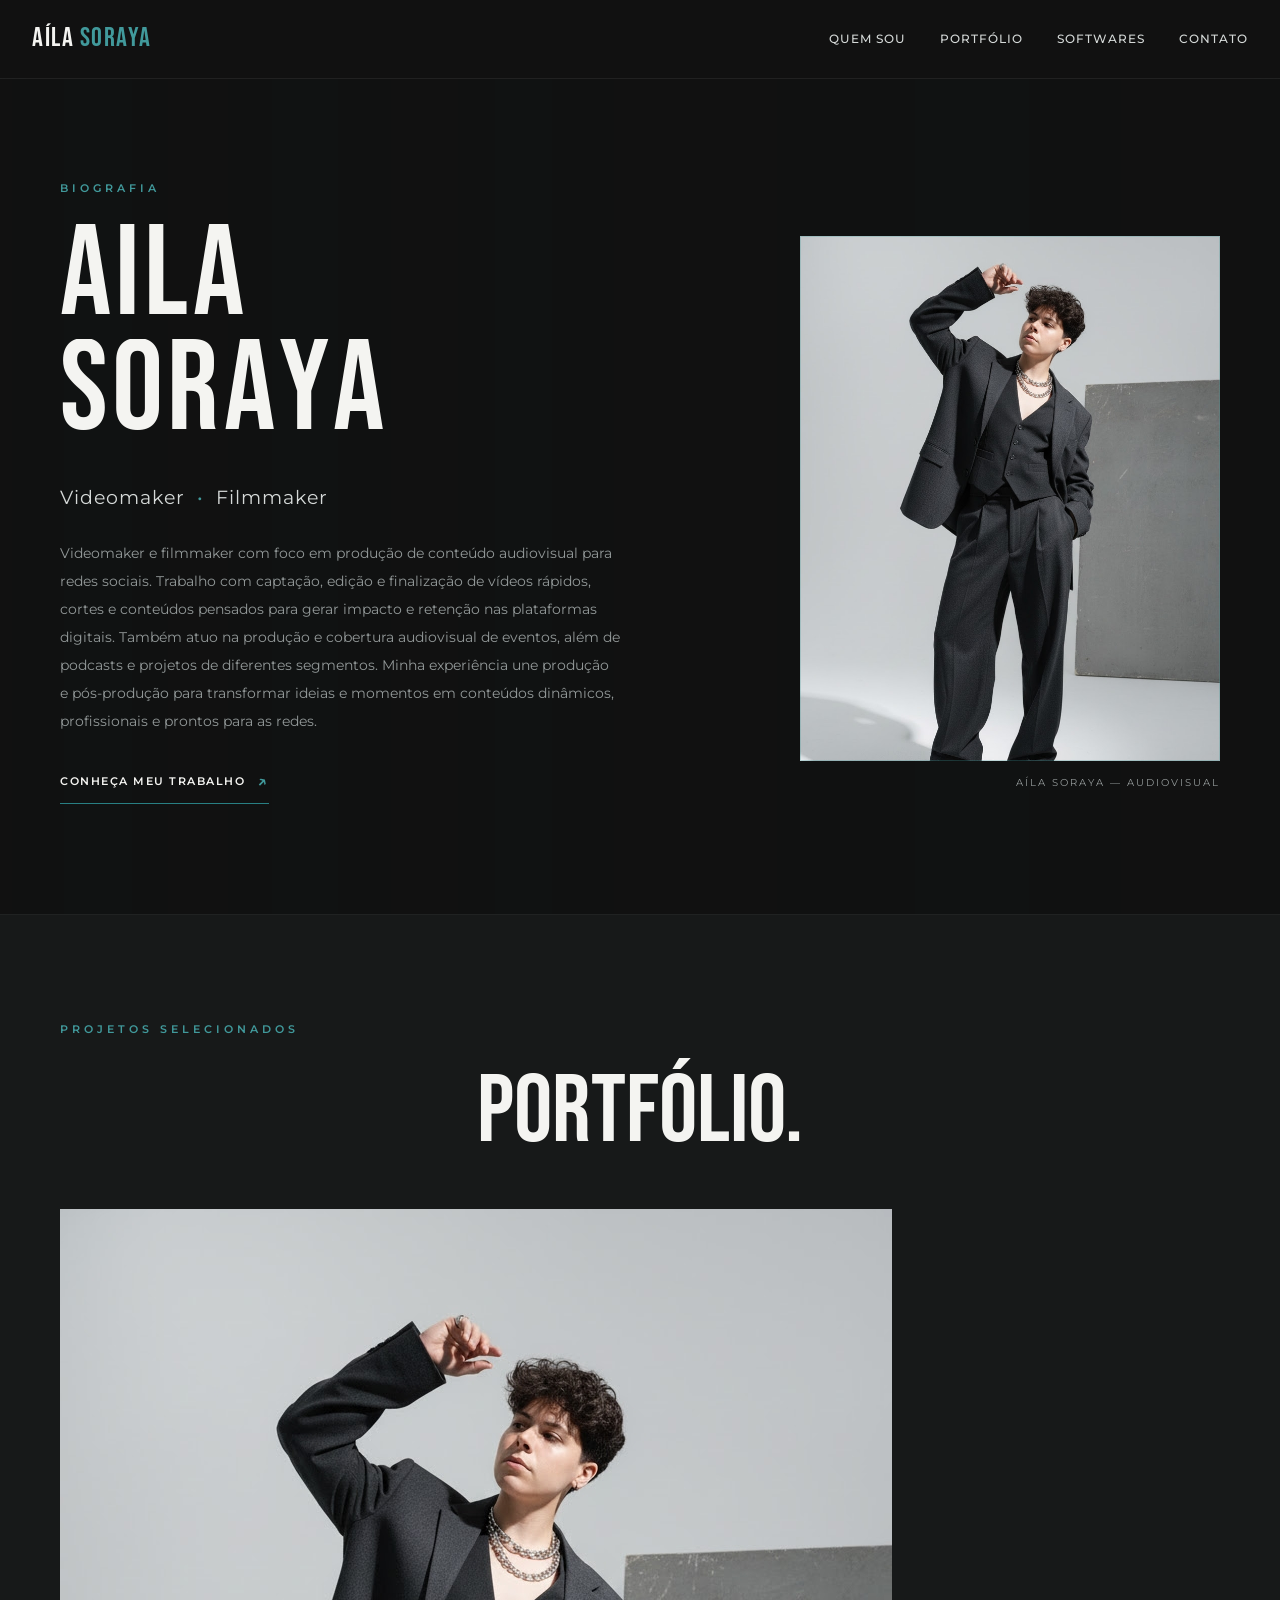
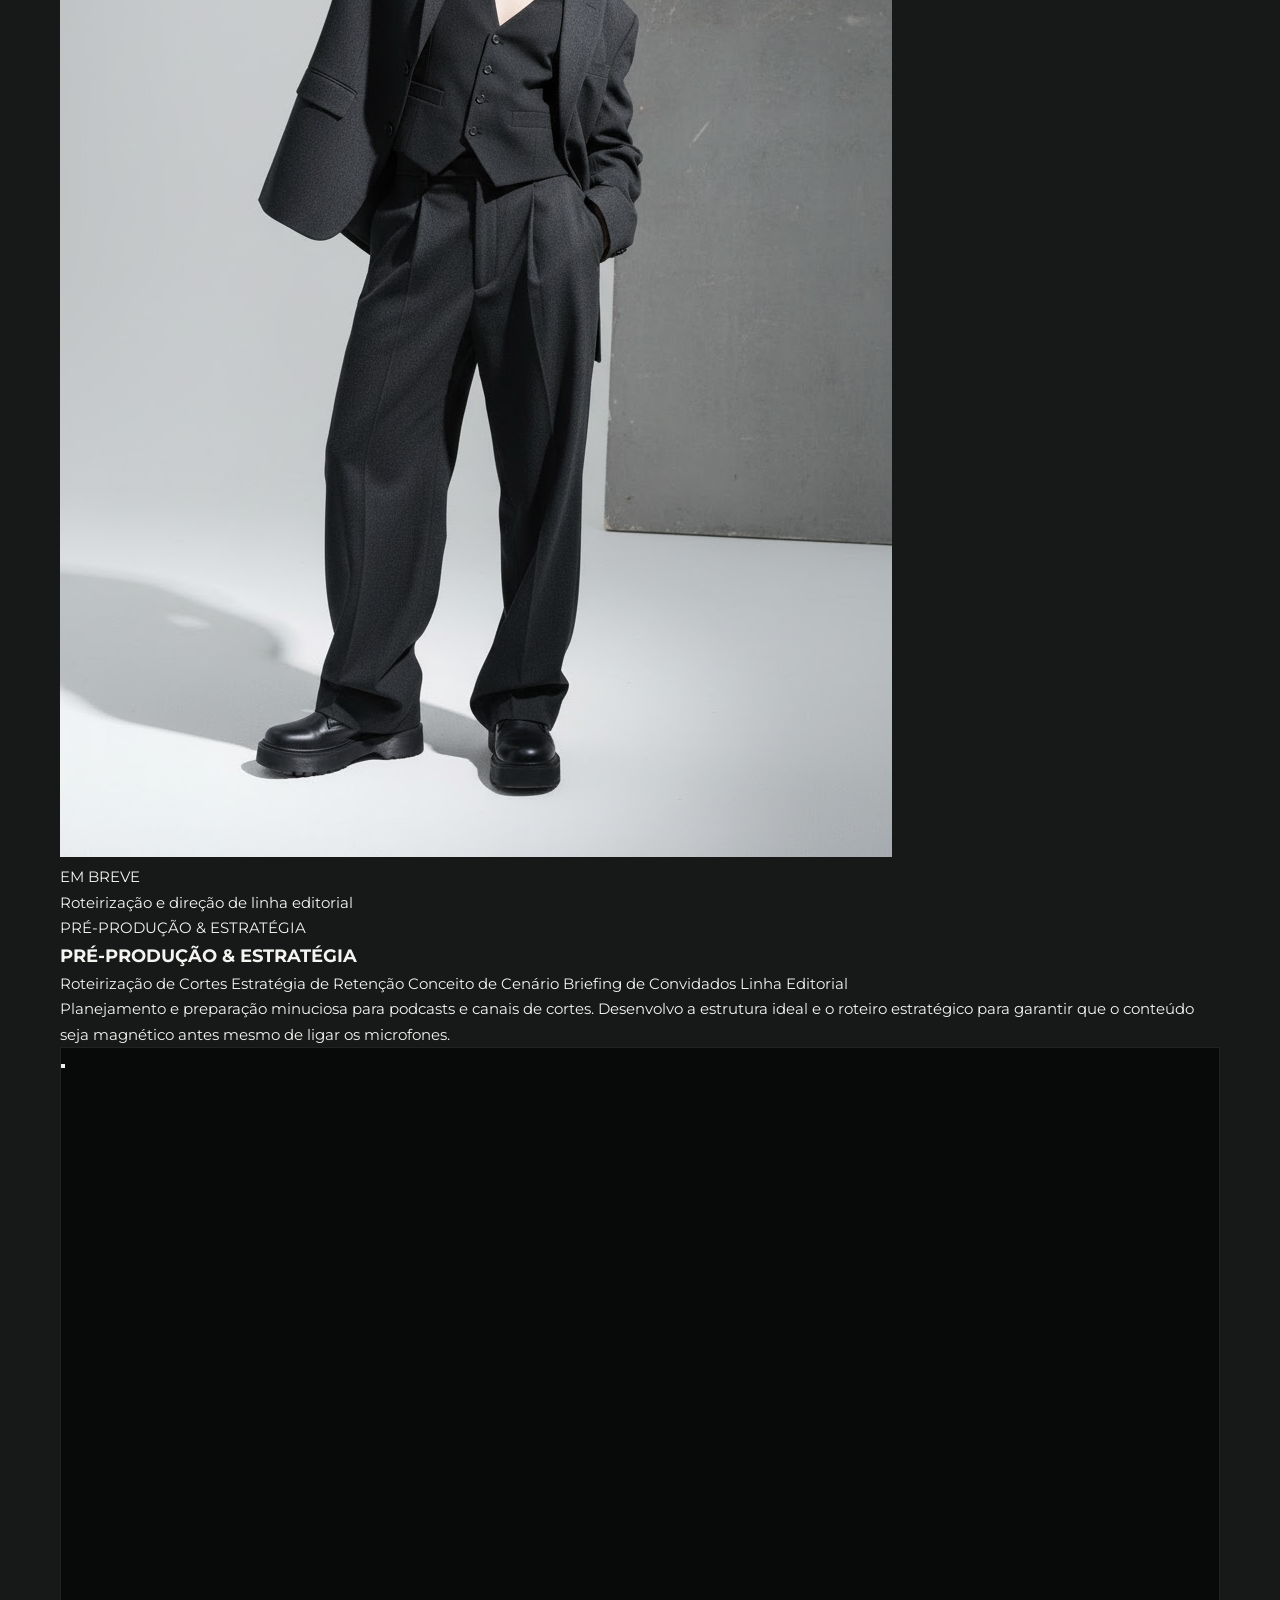
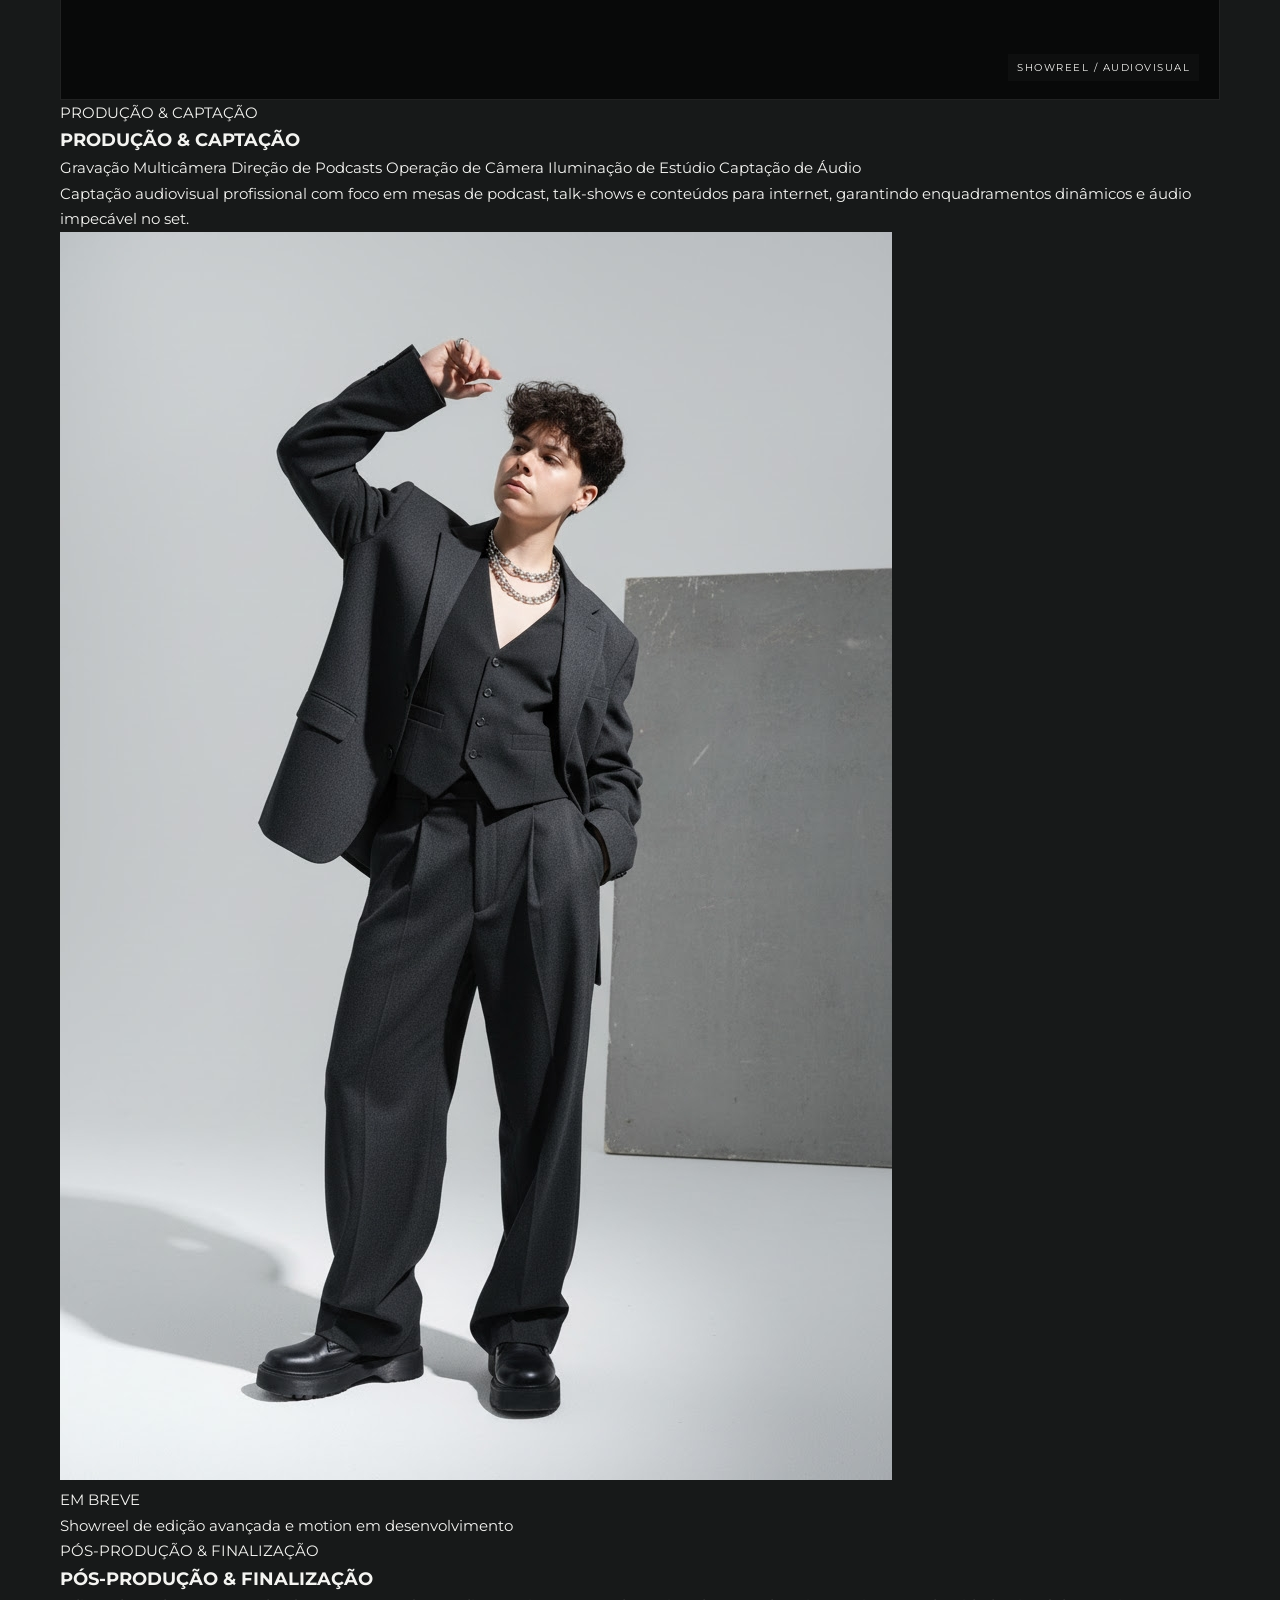
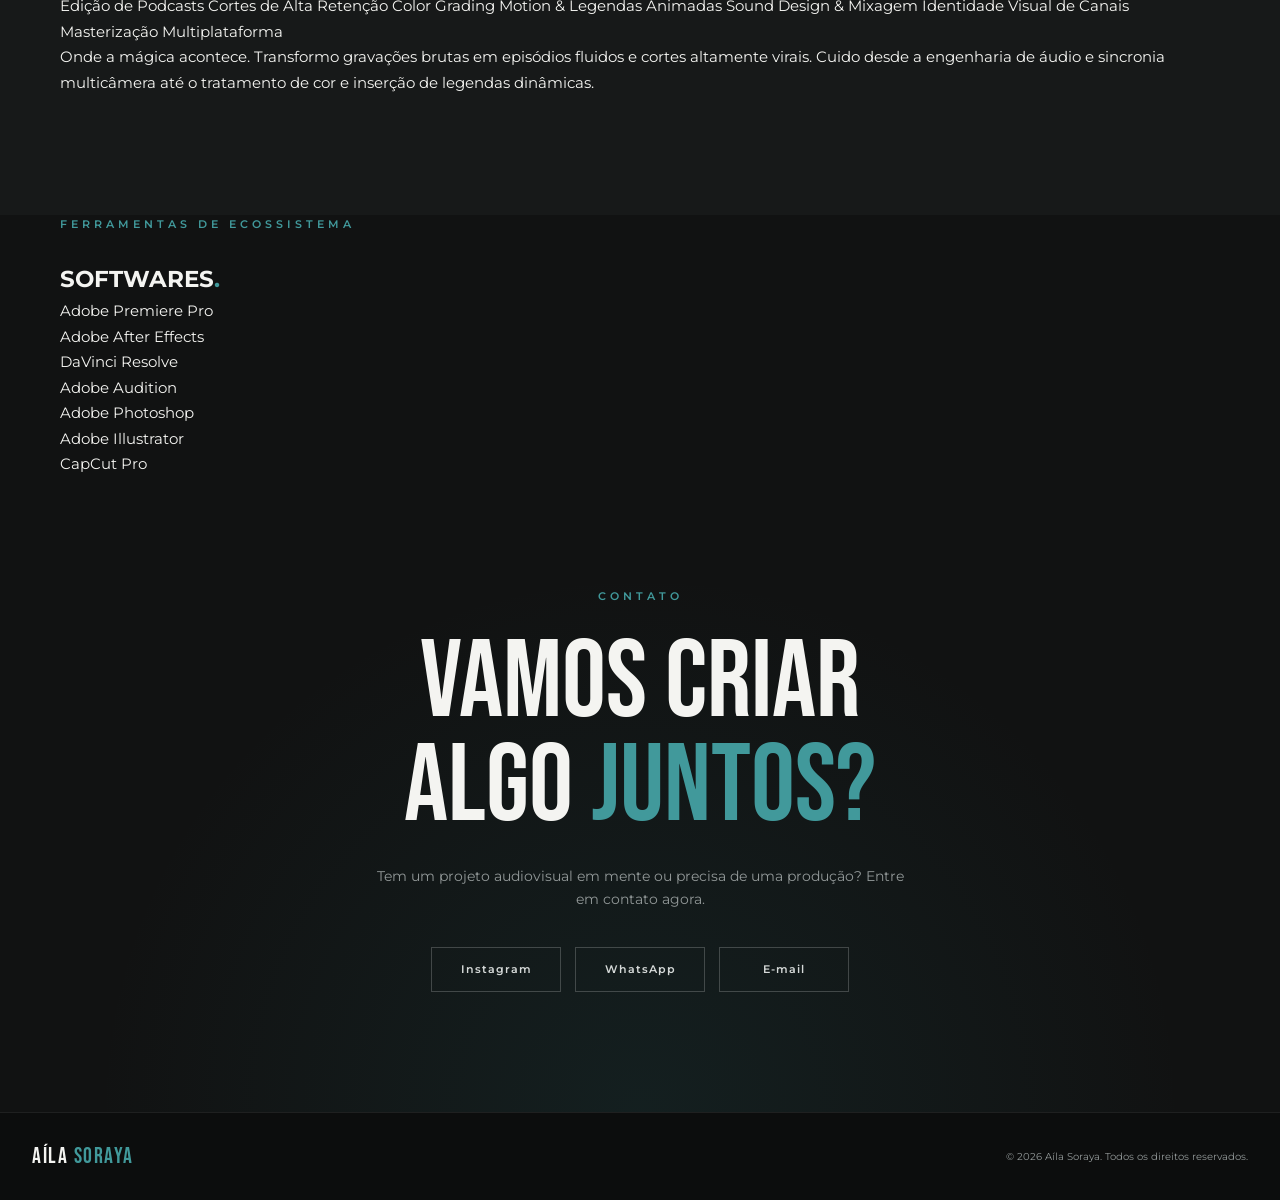
==== commit 1babb8cf: "Update index.html" ====
--- a/index.html
+++ b/index.html
@@ -3,27 +3,23 @@
 <html lang="pt-BR">
 <head>
   <meta charset="UTF-8">
-  <meta name="viewport" content="width=device-width, initial-scale=1">
+  <meta name="viewport" content="width=device-width, initial-scale=1.0">
   <meta name="theme-color" content="#111212">
-  <meta name="description" content="Portfólio audiovisual de Aíla Soraya, videomaker e filmmaker.">
-
   <title>Aíla Soraya | Videomaker &amp; Filmmaker</title>
-
   <link rel="preconnect" href="https://fonts.googleapis.com">
   <link rel="preconnect" href="https://fonts.gstatic.com" crossorigin>
   <link href="https://fonts.googleapis.com/css2?family=Bebas+Neue&family=Montserrat:wght@300;400;500;600;700&display=swap" rel="stylesheet">
-
   <link rel="stylesheet" href="./Css/Style.css">
 </head>
-
 <body>
+
   <header class="site-header">
     <nav class="nav-container" aria-label="Navegação principal">
       <a href="#inicio" class="logo">AÍLA <span>SORAYA</span></a>
-
       <div class="nav-links">
         <a href="#inicio">Quem sou</a>
         <a href="#portfolio">Portfólio</a>
+        <a href="#softwares">Softwares</a>
         <a href="#contato">Contato</a>
       </div>
     </nav>
@@ -32,31 +28,22 @@
   <main>
     <section id="inicio" class="about">
       <div class="about-background" aria-hidden="true"></div>
-
       <div class="section-container">
-        <p class="section-label reveal-item">QUEM SOU</p>
+        <p class="section-label reveal-item">Biografia</p>
 
         <div class="about-grid">
           <div class="about-text">
             <h1 class="hero-name" aria-label="Aíla Soraya">
-              <span class="name-line" aria-hidden="true">
-                <span class="name-word" data-word="Aíla">Aíla</span>
-              </span>
-              <span class="name-line" aria-hidden="true">
-                <span class="name-word" data-word="Soraya">Soraya</span>
-              </span>
+              <span class="name-line" data-line="AÍLA"></span>
+              <span class="name-line" data-line="SORAYA"></span>
             </h1>
 
             <p class="subtitle reveal-item">
-              Videomaker <span>·</span> Filmmaker
+              Videomaker <span>•</span> Filmmaker
             </p>
 
             <p class="description reveal-item">
-              Trabalho com produção audiovisual para redes sociais,
-              captação, edição e finalização de vídeos, cortes,
-              eventos e podcasts. Transformo ideias em conteúdos
-              audiovisuais dinâmicos, com atenção à narrativa,
-              ao ritmo e à identidade de cada projeto.
+              Videomaker e filmmaker com foco em produção de conteúdo audiovisual para redes sociais. Trabalho com captação, edição e finalização de vídeos rápidos, cortes e conteúdos pensados para gerar impacto e retenção nas plataformas digitais. Também atuo na produção e cobertura audiovisual de eventos, além de podcasts e projetos de diferentes segmentos. Minha experiência une produção e pós-produção para transformar ideias e momentos em conteúdos dinâmicos, profissionais e prontos para as redes.
             </p>
 
             <a href="#portfolio" class="text-link reveal-item">
@@ -66,13 +53,8 @@
 
           <div class="about-image reveal-item">
             <div class="portrait-frame">
-              <img
-                src="./Fotos/soraya-perfil.jpg"
-                alt="Retrato de Aíla Soraya"
-                loading="eager"
-              >
-            </div>
-
+              <img src="./Fotos/soraya-perfil.jpg" alt="Retrato de Aíla Soraya" loading="eager">
+            </div>
             <p class="image-caption">AÍLA SORAYA — AUDIOVISUAL</p>
           </div>
         </div>
@@ -81,66 +63,150 @@
 
     <section id="portfolio" class="portfolio">
       <div class="section-container">
-        <h2 class="section-title portfolio-heading reveal-item">
-          Portfólio<span>.</span>
-        </h2>
+        <p class="section-label reveal-item">Projetos selecionados</p>
+        <h2 class="portfolio-heading reveal-item">PORTFÓLIO<span>.</span></h2>
 
         <div class="portfolio-grid">
+
           <article class="project reveal-item">
-            <button
-              type="button"
-              class="project-video"
-              onclick="abrirPlayerGrande()"
-              aria-label="Assistir ao demoreel em tamanho ampliado"
-            >
+            <div class="project-media window-placeholder">
+              <img src="./Fotos/soraya-perfil.jpg" alt="" class="bg-blur" loading="lazy">
+              <div class="status-overlay">
+                <span class="status-badge">EM BREVE</span>
+                <p>Roteirização e direção de linha editorial</p>
+              </div>
+            </div>
+
+            <div class="project-info">
+              <p class="project-category">PRÉ-PRODUÇÃO &amp; ESTRATÉGIA</p>
+              <h3 class="project-title">PRÉ-PRODUÇÃO &amp; ESTRATÉGIA</h3>
+
+              <div class="expertise-tags">
+                <span class="tag">Roteirização de Cortes</span>
+                <span class="tag">Estratégia de Retenção</span>
+                <span class="tag">Conceito de Cenário</span>
+                <span class="tag">Briefing de Convidados</span>
+                <span class="tag">Linha Editorial</span>
+              </div>
+
+              <p class="project-description">
+                Planejamento e preparação minuciosa para podcasts e canais de cortes. Desenvolvo a estrutura ideal e o roteiro estratégico para garantir que o conteúdo seja magnético antes mesmo de ligar os microfones.
+              </p>
+            </div>
+          </article>
+
+          <article class="project reveal-item">
+            <div class="project-video">
               <iframe
                 class="video-clicavel"
-                src="https://www.youtube.com/embed/lMs--LQYMFQ?autoplay=1&amp;mute=1&amp;loop=1&amp;playlist=lMs--LQYMFQ&amp;controls=0&amp;playsinline=1&amp;rel=0"
+                src="https://www.youtube.com/embed/WFLGj0hIWlU?autoplay=1&amp;mute=1&amp;loop=1&amp;playlist=WFLGj0hIWlU&amp;controls=0&amp;playsinline=1&amp;rel=0"
                 title="Demoreel de Aíla Soraya"
                 loading="lazy"
                 allow="autoplay; encrypted-media; picture-in-picture"
-                tabindex="-1"
-              ></iframe>
-
-              <span class="video-hover">
+                tabindex="-1">
+              </iframe>
+
+              <button
+                type="button"
+                class="video-card-click"
+                aria-label="Abrir demoreel com som"
+                onclick="abrirPlayerGrande()">
+              </button>
+
+              <div class="video-hover" aria-hidden="true">
                 <span class="play-icon">▶</span>
-                <span class="play-label">ASSISTIR DEMOREEL</span>
-              </span>
-
-              <span class="video-index">SHOWREEL / 2026</span>
-            </button>
+                <span class="play-label">ASSISTIR COM SOM</span>
+              </div>
+
+              <span class="video-index">SHOWREEL / AUDIOVISUAL</span>
+            </div>
+
+            <div class="project-info">
+              <p class="project-category">PRODUÇÃO &amp; CAPTAÇÃO</p>
+              <h3 class="project-title">PRODUÇÃO &amp; CAPTAÇÃO</h3>
+
+              <div class="expertise-tags">
+                <span class="tag">Gravação Multicâmera</span>
+                <span class="tag">Direção de Podcasts</span>
+                <span class="tag">Operação de Câmera</span>
+                <span class="tag">Iluminação de Estúdio</span>
+                <span class="tag">Captação de Áudio</span>
+              </div>
+
+              <p class="project-description">
+                Captação audiovisual profissional com foco em mesas de podcast, talk-shows e conteúdos para internet, garantindo enquadramentos dinâmicos e áudio impecável no set.
+              </p>
+            </div>
           </article>
+
+          <article class="project reveal-item">
+            <div class="project-media window-placeholder">
+              <img src="./Fotos/soraya-perfil.jpg" alt="" class="bg-blur" loading="lazy">
+              <div class="status-overlay">
+                <span class="status-badge">EM BREVE</span>
+                <p>Showreel de edição avançada e motion em desenvolvimento</p>
+              </div>
+            </div>
+
+            <div class="project-info">
+              <p class="project-category">PÓS-PRODUÇÃO &amp; FINALIZAÇÃO</p>
+              <h3 class="project-title">PÓS-PRODUÇÃO &amp; FINALIZAÇÃO</h3>
+
+              <div class="expertise-tags">
+                <span class="tag">Edição de Podcasts</span>
+                <span class="tag">Cortes de Alta Retenção</span>
+                <span class="tag">Color Grading</span>
+                <span class="tag">Motion &amp; Legendas Animadas</span>
+                <span class="tag">Sound Design &amp; Mixagem</span>
+                <span class="tag">Identidade Visual de Canais</span>
+                <span class="tag">Masterização Multiplataforma</span>
+              </div>
+
+              <p class="project-description">
+                Onde a mágica acontece. Transformo gravações brutas em episódios fluidos e cortes altamente virais. Cuido desde a engenharia de áudio e sincronia multicâmera até o tratamento de cor e inserção de legendas dinâmicas.
+              </p>
+            </div>
+          </article>
+
         </div>
       </div>
     </section>
 
+    <section id="softwares" class="work-process">
+      <div class="section-container">
+        <p class="section-label reveal-item">Ferramentas de ecossistema</p>
+        <h2 class="section-title reveal-item">SOFTWARES<span>.</span></h2>
+
+        <div class="softwares-grid">
+          <div class="software-item reveal-item"><span>Adobe Premiere Pro</span></div>
+          <div class="software-item reveal-item"><span>Adobe After Effects</span></div>
+          <div class="software-item reveal-item"><span>DaVinci Resolve</span></div>
+          <div class="software-item reveal-item"><span>Adobe Audition</span></div>
+          <div class="software-item reveal-item"><span>Adobe Photoshop</span></div>
+          <div class="software-item reveal-item"><span>Adobe Illustrator</span></div>
+          <div class="software-item reveal-item"><span>CapCut Pro</span></div>
+        </div>
+      </div>
+    </section>
+
     <section id="contato" class="contact">
-      <div class="section-container contact-content">
-        <p class="section-label reveal-item">VAMOS CONVERSAR</p>
-
-        <h2 class="contact-title reveal-item">
-          Seu projeto<br>
-          <span>começa aqui.</span>
-        </h2>
-
-        <p class="contact-text reveal-item">
-          Entre em contato para conversar sobre seu próximo projeto audiovisual.
-        </p>
-
-        <div class="contact-links reveal-item">
-          <a href="mailto:ailagaraneesh@gmail.com">E-mail</a>
-
-          <a
-            href="https://wa.me/5511977682658"
-            target="_blank"
-            rel="noopener noreferrer"
-          >WhatsApp</a>
-
-          <a
-            href="https://www.instagram.com/ailasoraya/"
-            target="_blank"
-            rel="noopener noreferrer"
-          >Instagram</a>
+      <div class="section-container">
+        <div class="contact-content">
+          <p class="section-label reveal-item">Contato</p>
+
+          <h2 class="contact-title reveal-item">
+            VAMOS CRIAR<br>ALGO <span>JUNTOS?</span>
+          </h2>
+
+          <p class="contact-text reveal-item">
+            Tem um projeto audiovisual em mente ou precisa de uma produção? Entre em contato agora.
+          </p>
+
+          <div class="contact-links reveal-item">
+            <a href="https://www.instagram.com/ailasoraya/" target="_blank" rel="noopener noreferrer">Instagram</a>
+            <a href="https://wa.me/5511977682658" target="_blank" rel="noopener noreferrer">WhatsApp</a>
+            <a href="mailto:ailagaraneesh@gmail.com">E-mail</a>
+          </div>
         </div>
       </div>
     </section>
@@ -148,13 +214,8 @@
 
   <footer class="site-footer">
     <div class="footer-content">
-      <a href="#inicio" class="footer-logo">
-        AÍLA <span>SORAYA</span>
-      </a>
-
-      <p>
-        © <span id="ano"></span> Aíla Soraya. Todos os direitos reservados.
-      </p>
+      <a href="#inicio" class="footer-logo">AÍLA <span>SORAYA</span></a>
+      <p>© <span id="ano">2026</span> Aíla Soraya. Todos os direitos reservados.</p>
     </div>
   </footer>
 
@@ -162,55 +223,95 @@
     id="playerGrandeOverlay"
     class="video-overlay"
     aria-hidden="true"
-    onclick="fecharPlayerGrande(event)"
-  >
-    <div
-      class="video-modal-container"
-      role="dialog"
-      aria-modal="true"
-      aria-label="Demoreel ampliado"
-    >
+    onclick="fecharPlayerGrande(event)">
+
+    <div class="video-modal-container" role="dialog" aria-modal="true" aria-label="Demoreel ampliado">
       <button
         type="button"
         class="btn-fechar-modal"
         onclick="fecharPlayerGrande(event)"
-        aria-label="Fechar vídeo"
-      >×</button>
+        aria-label="Fechar vídeo">×</button>
 
       <iframe
         id="videoExpandido"
         src=""
         title="Demoreel de Aíla Soraya"
         allow="autoplay; encrypted-media; picture-in-picture; fullscreen"
-        allowfullscreen
-      ></iframe>
+        allowfullscreen>
+      </iframe>
     </div>
   </div>
 
   <script>
-    const videoYouTube = "lMs--LQYMFQ";
+    const videoYouTube = "WFLGj0hIWlU";
     const overlay = document.getElementById("playerGrandeOverlay");
     const videoModal = document.getElementById("videoExpandido");
 
+    // Anima o nome letra por letra.
+    document.querySelectorAll(".name-line[data-line]").forEach((line, lineIndex) => {
+      const text = line.dataset.line || "";
+
+      [...text].forEach((letter, letterIndex) => {
+        const span = document.createElement("span");
+        span.className = "name-letter";
+        span.textContent = letter;
+        span.style.setProperty(
+          "--letter-delay",
+          `${0.25 + lineIndex * 0.45 + letterIndex * 0.075}s`
+        );
+        line.appendChild(span);
+      });
+    });
+
+    // Ativa a animação inicial após carregar a página.
+    window.addEventListener("load", () => {
+      document.body.classList.add("page-loaded");
+    });
+
+    // Faz os elementos aparecerem suavemente ao entrar na tela.
+    const revealItems = document.querySelectorAll(".reveal-item");
+
+    if ("IntersectionObserver" in window) {
+      const revealObserver = new IntersectionObserver((entries, observer) => {
+        entries.forEach((entry) => {
+          if (entry.isIntersecting) {
+            entry.target.classList.add("is-visible");
+            observer.unobserve(entry.target);
+          }
+        });
+      }, { threshold: 0.12 });
+
+      revealItems.forEach((item) => revealObserver.observe(item));
+    } else {
+      revealItems.forEach((item) => item.classList.add("is-visible"));
+    }
+
+    // Atualiza o ano do rodapé.
+    document.getElementById("ano").textContent = new Date().getFullYear();
+
+    // Abre o vídeo ampliado com som e controles.
     function abrirPlayerGrande() {
+      if (!overlay || !videoModal) return;
+
       videoModal.src =
-        "https://www.youtube.com/embed/" +
-        videoYouTube +
-        "?autoplay=1&controls=1&playsinline=1&rel=0&fs=1";
+        "https://www.youtube.com/embed/" + videoYouTube +
+        "?autoplay=1&controls=1&fs=1&playsinline=1&rel=0";
 
       overlay.classList.add("is-open");
       overlay.setAttribute("aria-hidden", "false");
       document.body.classList.add("modal-aberto");
     }
 
+    // Fecha o player ao clicar fora dele ou no botão X.
     function fecharPlayerGrande(event) {
-      if (
-        event &&
-        event.target !== overlay &&
-        !event.target.closest(".btn-fechar-modal")
-      ) {
-        return;
+      if (event) {
+        const clicouNoBotao = event.target.closest(".btn-fechar-modal");
+        const clicouFora = event.target === overlay;
+
+        if (!clicouNoBotao && !clicouFora) return;
       }
+
+      if (!overlay || !videoModal) return;
 
       overlay.classList.remove("is-open");
       overlay.setAttribute("aria-hidden", "true");
@@ -218,72 +319,11 @@
       document.body.classList.remove("modal-aberto");
     }
 
-    document.addEventListener("keydown", function(event) {
-      if (
-        event.key === "Escape" &&
-        overlay.classList.contains("is-open")
-      ) {
-        fecharPlayerGrande({ target: overlay });
+    // A tecla Esc também fecha o player.
+    document.addEventListener("keydown", (event) => {
+      if (event.key === "Escape" && overlay.classList.contains("is-open")) {
+        fecharPlayerGrande();
       }
-    });
-
-    document.getElementById("ano").textContent =
-      new Date().getFullYear();
-
-    /* ANIMAÇÕES DE ENTRADA */
-    const elementosReveal =
-      document.querySelectorAll(".reveal-item");
-
-    if ("IntersectionObserver" in window) {
-      const observador = new IntersectionObserver(
-        (entradas, observer) => {
-          entradas.forEach((entrada) => {
-            if (entrada.isIntersecting) {
-              entrada.target.classList.add("is-visible");
-              observer.unobserve(entrada.target);
-            }
-          });
-        },
-        { threshold: 0.12 }
-      );
-
-      elementosReveal.forEach((elemento) => {
-        observador.observe(elemento);
-      });
-    } else {
-      elementosReveal.forEach((elemento) => {
-        elemento.classList.add("is-visible");
-      });
-    }
-
-    /* NOME ANIMADO LETRA POR LETRA */
-    const palavrasNome =
-      document.querySelectorAll(".name-word");
-
-    palavrasNome.forEach((palavra, indicePalavra) => {
-      const texto = palavra.dataset.word;
-      palavra.textContent = "";
-
-      [...texto].forEach((letra, indiceLetra) => {
-        const span = document.createElement("span");
-
-        span.className = "name-letter";
-        span.textContent = letra;
-
-        span.style.setProperty(
-          "--letter-delay",
-          `${0.35 + indicePalavra * 0.45 + indiceLetra * 0.075}s`
-        );
-
-        span.setAttribute("aria-hidden", "true");
-        palavra.appendChild(span);
-      });
-
-      palavra.classList.add("name-word-animated");
-    });
-
-    window.addEventListener("load", () => {
-      document.body.classList.add("page-loaded");
     });
   </script>
 </body>
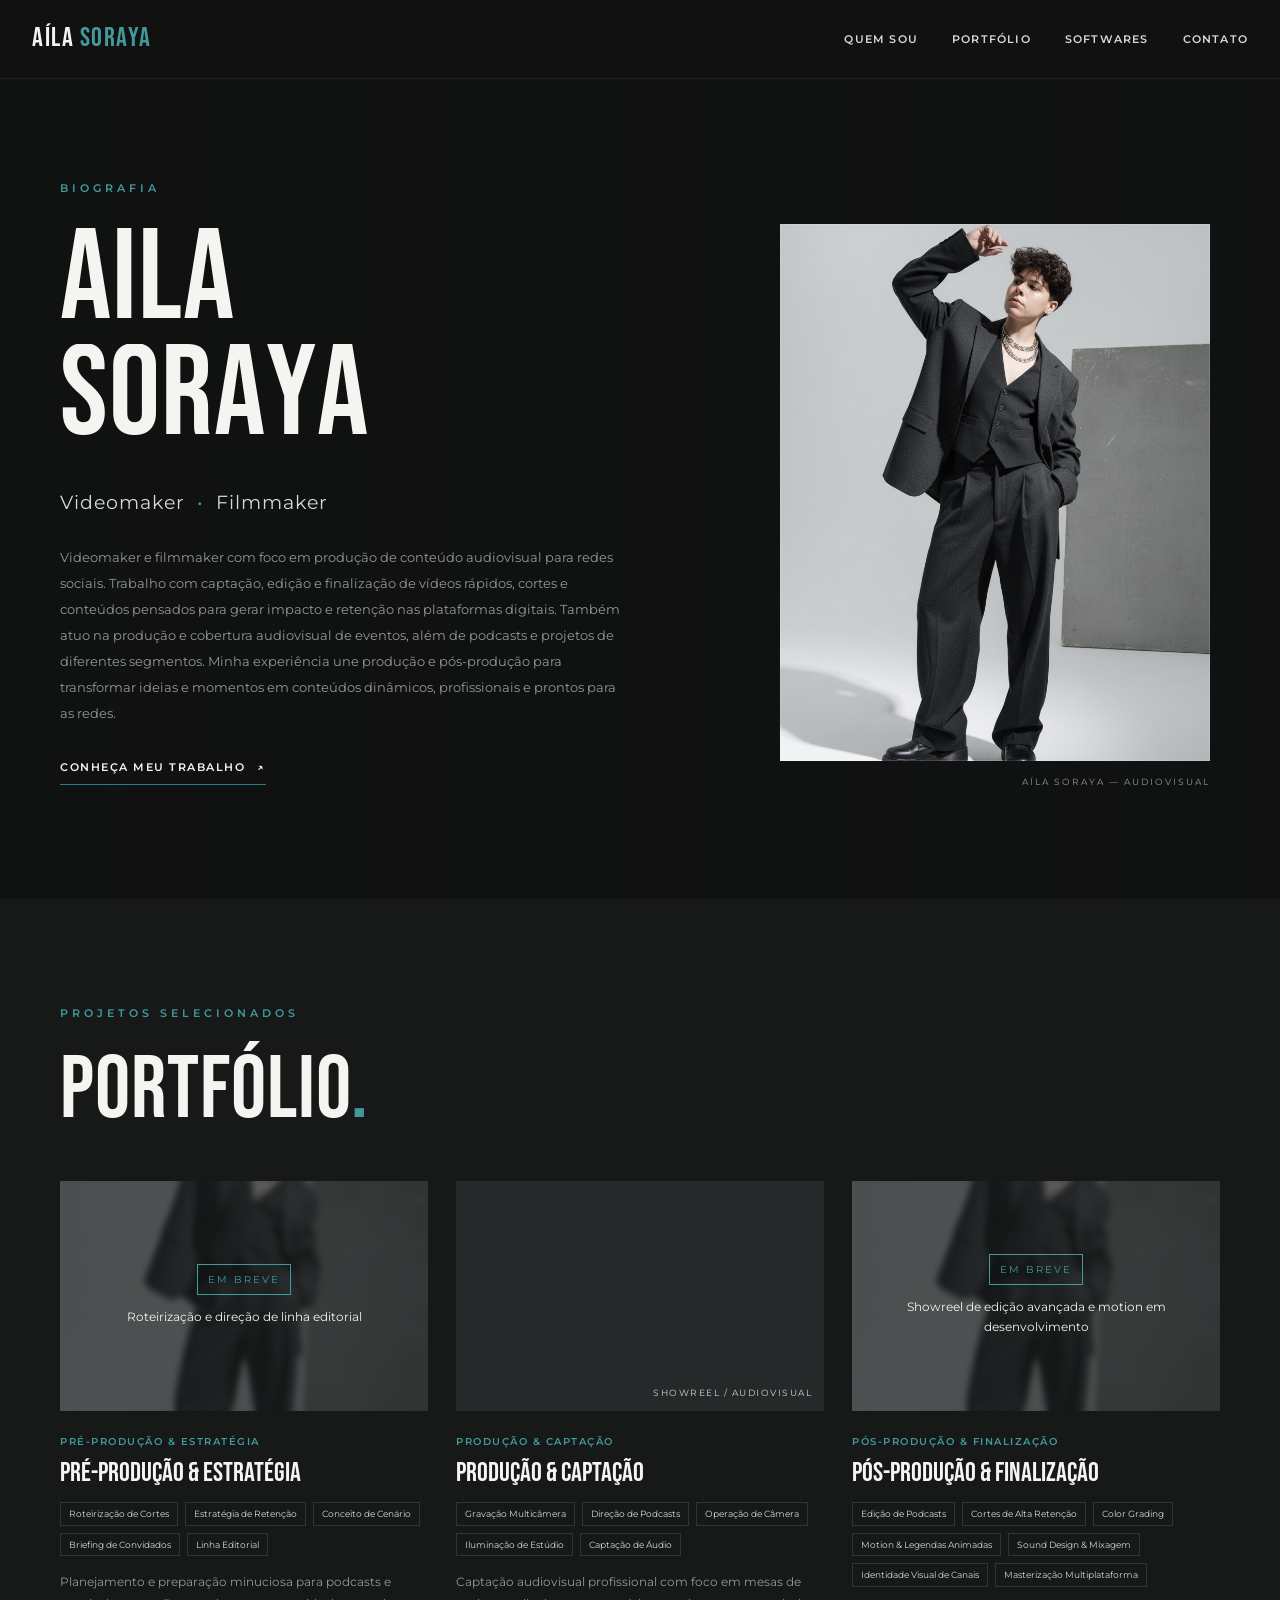
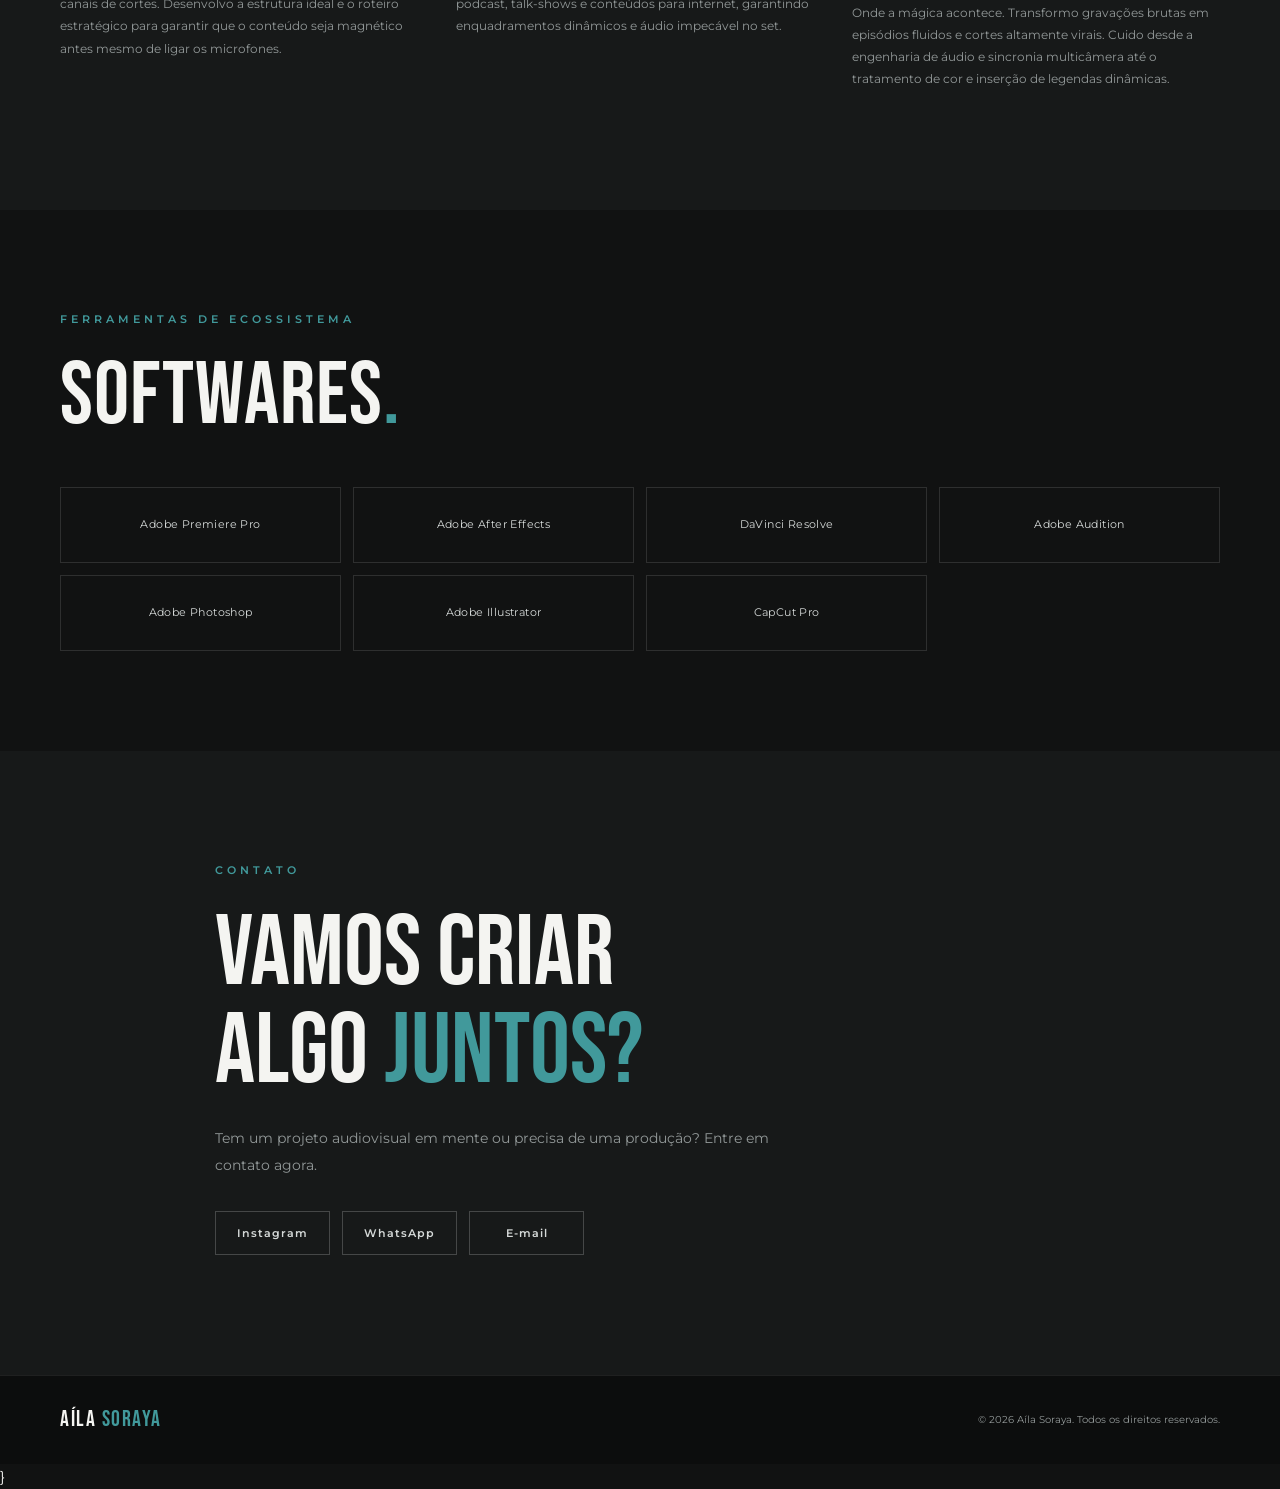
==== commit d3a2e3e4: "Fix missing newline at end of index.html" ====
--- a/index.html
+++ b/index.html
@@ -328,3 +328,4 @@
   </script>
 </body>
 </html>
+}
--- a/Css/Style.css
+++ b/Css/Style.css
@@ -1,11 +1,6 @@
-
-/* ========================================
-   AÍLA SORAYA — PORTFÓLIO AUDIOVISUAL
-   ======================================== */
 
 @import url('https://fonts.googleapis.com/css2?family=Bebas+Neue&family=Montserrat:wght@300;400;500;600;700&display=swap');
 
-/* VARIÁVEIS */
 :root {
   --preto: #111212;
   --preto-suave: #171919;
@@ -15,14 +10,11 @@
   --branco: #f4f4f1;
   --agua: #287f83;
   --agua-claro: #41999b;
-
   --fonte-titulo: 'Bebas Neue', sans-serif;
   --fonte-texto: 'Montserrat', sans-serif;
-
   --transicao: 0.35s ease;
 }
 
-/* RESET */
 * {
   box-sizing: border-box;
   margin: 0;
@@ -36,12 +28,12 @@
 
 body {
   min-width: 320px;
+  overflow-x: hidden;
   background: var(--preto);
   color: var(--branco);
   font-family: var(--fonte-texto);
   font-size: 15px;
   line-height: 1.7;
-  overflow-x: hidden;
 }
 
 body.modal-aberto {
@@ -68,7 +60,6 @@
   outline-offset: 5px;
 }
 
-/* CONTAINER */
 .section-container {
   width: min(1160px, calc(100% - 64px));
   margin-inline: auto;
@@ -116,9 +107,9 @@
 
 .nav-links a {
   color: var(--cinza-claro);
-  font-size: 12px;
-  font-weight: 500;
-  letter-spacing: 1px;
+  font-size: 11px;
+  font-weight: 600;
+  letter-spacing: 1.2px;
   text-transform: uppercase;
   transition: color var(--transicao);
 }
@@ -127,7 +118,7 @@
   color: var(--agua-claro);
 }
 
-/* ETIQUETAS DE SEÇÃO */
+/* IDENTIFICAÇÃO DAS SEÇÕES */
 .section-label {
   margin-bottom: 26px;
   color: var(--agua-claro);
@@ -153,13 +144,12 @@
   inset: -8px;
   z-index: -1;
   pointer-events: none;
-  overflow: hidden;
   background-image:
     linear-gradient(
       90deg,
-      rgba(17, 18, 18, 0.58) 0%,
-      rgba(17, 18, 18, 0.40) 52%,
-      rgba(17, 18, 18, 0.48) 100%
+      rgba(17, 18, 18, 0.74) 0%,
+      rgba(17, 18, 18, 0.58) 52%,
+      rgba(17, 18, 18, 0.76) 100%
     ),
     url("../Fotos/soraya-fundo.png");
   background-position: center, center 35%;
@@ -193,27 +183,20 @@
 
 .name-line {
   display: block;
+  min-height: 0.9em;
   overflow: hidden;
   padding-bottom: 0.08em;
-}
-
-.name-word {
-  display: inline-block;
 }
 
 .name-letter {
   display: inline-block;
   opacity: 0;
-  transform: translateY(100%);
+  transform: translateY(105%);
 }
 
 .page-loaded .name-letter {
-  animation: letraEntrada 0.65s cubic-bezier(0.2, 0.7, 0.2, 1) forwards;
+  animation: letraEntrada 0.7s cubic-bezier(0.2, 0.7, 0.2, 1) forwards;
   animation-delay: var(--letter-delay, 0s);
-}
-
-.hero-name .name-letter {
-  margin-right: 0.025em;
 }
 
 @keyframes letraEntrada {
@@ -240,7 +223,7 @@
   max-width: 560px;
   margin-top: 25px;
   color: var(--cinza);
-  font-size: 14px;
+  font-size: 13px;
   line-height: 2;
 }
 
@@ -255,15 +238,7 @@
   font-size: 11px;
   font-weight: 600;
   letter-spacing: 1.5px;
-  transition:
-    color var(--transicao),
-    border-color var(--transicao);
-}
-
-.text-link span {
-  color: var(--agua-claro);
-  font-size: 17px;
-  transition: transform var(--transicao);
+  transition: color var(--transicao), border-color var(--transicao);
 }
 
 .text-link:hover {
@@ -271,164 +246,405 @@
   border-color: var(--agua-claro);
 }
 
-.text-link:hover span {
-  transform: translate(3px, -3px);
-}
-
-/* FOTO DE PERFIL */
 .about-image {
   width: 100%;
-  max-width: 420px;
-  justify-self: end;
+  min-width: 0;
 }
 
 .portrait-frame {
   position: relative;
+  width: 100%;
+  max-width: 430px;
+  margin-inline: auto;
   overflow: hidden;
-  width: 100%;
-  aspect-ratio: 4 / 5;
-  background: var(--cinza-escuro);
+  background: var(--preto-suave);
 }
 
 .portrait-frame::after {
   position: absolute;
   inset: 0;
-  border: 1px solid rgba(65, 153, 155, 0.28);
+  border: 1px solid rgba(255, 255, 255, 0.12);
   content: "";
   pointer-events: none;
 }
 
 .portrait-frame img {
+  display: block;
+  width: 100%;
+  aspect-ratio: 4 / 5;
+  object-fit: cover;
+  filter: saturate(0.82);
+  transition: transform 0.8s ease, filter 0.8s ease;
+}
+
+.portrait-frame:hover img {
+  transform: scale(1.025);
+  filter: saturate(1);
+}
+
+.image-caption {
+  max-width: 430px;
+  margin: 13px auto 0;
+  color: var(--cinza);
+  font-size: 9px;
+  letter-spacing: 2px;
+  text-align: right;
+}
+
+/* PORTFÓLIO */
+.portfolio {
+  padding: 105px 0 120px;
+  background: var(--preto-suave);
+}
+
+.portfolio-heading,
+.section-title {
+  margin-bottom: 48px;
+  font-family: var(--fonte-titulo);
+  font-size: clamp(52px, 7vw, 88px);
+  font-weight: 400;
+  line-height: 0.95;
+  letter-spacing: 1px;
+}
+
+.portfolio-heading span,
+.section-title span {
+  color: var(--agua-claro);
+}
+
+.portfolio-grid {
+  display: grid;
+  grid-template-columns: repeat(3, minmax(0, 1fr));
+  align-items: start;
+  gap: 28px;
+}
+
+.project {
+  min-width: 0;
+}
+
+.project-media,
+.project-video {
+  position: relative;
+  width: 100%;
+  aspect-ratio: 16 / 10;
+  overflow: hidden;
+  background: var(--cinza-escuro);
+}
+
+.project-media > img.bg-blur {
   display: block;
   width: 100%;
   height: 100%;
   object-fit: cover;
-  object-position: center;
-}
-
-.image-caption {
-  margin-top: 13px;
-  color: var(--cinza);
-  font-size: 10px;
-  letter-spacing: 2px;
-  text-align: right;
-}
-
-/* PORTFÓLIO */
-.portfolio {
-  padding: 105px 0 120px;
-  background: var(--preto-suave);
-  border-top: 1px solid rgba(255, 255, 255, 0.04);
-}
-
-#portfolio .section-container > .portfolio-heading,
-#portfolio .section-title {
-  display: block;
-  width: 100%;
-  margin: 0 auto 48px;
-  color: var(--branco);
-  font-family: var(--fonte-titulo);
-  font-size: clamp(58px, 8vw, 96px);
-  font-weight: 400;
-  line-height: 1;
-  text-align: center !important;
-}
-
-.section-title span {
-  color: var(--agua-claro);
-}
-
-.portfolio-grid {
-  display: grid;
-  grid-template-columns: minmax(0, 1fr);
-  width: 100%;
-}
-
-.project {
-  min-width: 0;
-}
-
-.project-video {
-  position: relative;
-  display: block;
-  overflow: hidden;
-  width: 100%;
-  aspect-ratio: 16 / 9;
-  padding: 0;
-  border: 1px solid rgba(255, 255, 255, 0.1);
-  background: #080909;
-  color: var(--branco);
-  cursor: pointer;
-  text-align: left;
-}
-
-.project-video iframe {
-  position: absolute;
-  inset: 0;
-  width: 100%;
-  height: 100%;
-  border: 0;
-  pointer-events: none;
-}
-
-.video-hover {
+  filter: blur(3px);
+  opacity: 0.5;
+  transform: scale(1.04);
+  transition: transform 0.7s ease, opacity 0.7s ease;
+}
+
+.project:hover .project-media > img.bg-blur {
+  transform: scale(1.1);
+  opacity: 0.65;
+}
+
+.status-overlay {
   position: absolute;
   inset: 0;
   display: flex;
   flex-direction: column;
   align-items: center;
   justify-content: center;
-  gap: 15px;
-  background: rgba(8, 9, 9, 0.18);
+  gap: 12px;
+  padding: 20px;
+  background: rgba(17, 18, 18, 0.4);
+  text-align: center;
+}
+
+.status-badge {
+  padding: 6px 10px;
+  border: 1px solid var(--agua-claro);
+  color: var(--agua-claro);
+  font-size: 10px;
+  letter-spacing: 2px;
+}
+
+.status-overlay p {
+  color: var(--branco);
+  font-size: 12px;
+}
+
+/* VÍDEO DO PORTFÓLIO */
+.project-video {
+  cursor: pointer;
+  isolation: isolate;
+}
+
+.video-clicavel {
+  position: absolute;
+  inset: 0;
+  display: block;
+  width: 100%;
+  height: 100%;
+  max-width: none;
+  border: 0;
+  object-fit: cover;
+}
+
+.video-card-click {
+  position: absolute;
+  inset: 0;
+  z-index: 3;
+  width: 100%;
+  height: 100%;
+  border: 0;
+  background: transparent;
+  cursor: pointer;
+}
+
+.video-hover {
+  position: absolute;
+  inset: 0;
+  z-index: 2;
+  display: flex;
+  flex-direction: column;
+  align-items: center;
+  justify-content: center;
+  gap: 10px;
+  background: rgba(17, 18, 18, 0.42);
   opacity: 0;
-  transition:
-    opacity var(--transicao),
-    background var(--transicao);
+  pointer-events: none;
+  transition: opacity var(--transicao);
 }
 
 .project-video:hover .video-hover,
-.project-video:focus-visible .video-hover {
-  background: rgba(8, 9, 9, 0.48);
+.project-video:focus-within .video-hover {
   opacity: 1;
 }
 
 .play-icon {
   display: grid;
-  width: 66px;
-  height: 66px;
+  width: 54px;
+  height: 54px;
   place-items: center;
-  padding-left: 4px;
-  border: 1px solid rgba(255, 255, 255, 0.8);
+  padding-left: 3px;
+  border: 1px solid rgba(255, 255, 255, 0.75);
   border-radius: 50%;
-  color: white;
-  font-size: 20px;
-  transition:
-    color var(--transicao),
-    background var(--transicao),
-    transform var(--transicao);
+  color: var(--branco);
+  font-size: 17px;
+  transition: background var(--transicao), border-color var(--transicao);
 }
 
 .project-video:hover .play-icon {
-  transform: scale(1.06);
+  border-color: var(--agua-claro);
   background: var(--agua);
+}
+
+.play-label {
+  color: var(--branco);
+  font-size: 10px;
+  font-weight: 600;
+  letter-spacing: 2px;
+}
+
+.video-index {
+  position: absolute;
+  right: 12px;
+  bottom: 10px;
+  z-index: 1;
+  color: rgba(255, 255, 255, 0.8);
+  font-size: 9px;
+  letter-spacing: 1.5px;
+  pointer-events: none;
+}
+
+.project-info {
+  padding-top: 22px;
+}
+
+.project-category {
+  color: var(--agua-claro);
+  font-size: 10px;
+  font-weight: 600;
+  letter-spacing: 1.5px;
+}
+
+.project-title {
+  margin-top: 9px;
+  font-family: var(--fonte-titulo);
+  font-size: 27px;
+  font-weight: 400;
+  line-height: 1.05;
+}
+
+.expertise-tags {
+  display: flex;
+  flex-wrap: wrap;
+  gap: 7px;
+  margin-top: 15px;
+}
+
+.tag {
+  padding: 4px 8px;
+  border: 1px solid rgba(255, 255, 255, 0.12);
+  color: var(--cinza-claro);
+  font-size: 9px;
+  line-height: 1.5;
+  transition: border-color var(--transicao), color var(--transicao);
+}
+
+.tag:hover {
   border-color: var(--agua);
-}
-
-.play-label {
+  color: var(--branco);
+}
+
+.project-description {
+  margin-top: 15px;
+  color: var(--cinza);
+  font-size: 12px;
+  line-height: 1.85;
+}
+
+/* SOFTWARES */
+.work-process {
+  padding: 100px 0;
+  background: var(--preto);
+}
+
+.softwares-grid {
+  display: grid;
+  grid-template-columns: repeat(4, minmax(0, 1fr));
+  gap: 12px;
+}
+
+.software-item {
+  display: flex;
+  min-height: 76px;
+  align-items: center;
+  justify-content: center;
+  padding: 20px 14px;
+  border: 1px solid rgba(255, 255, 255, 0.12);
+  color: var(--cinza-claro);
+  font-size: 11px;
+  letter-spacing: 0.4px;
+  text-align: center;
+  transition: border-color var(--transicao), color var(--transicao), background var(--transicao);
+}
+
+.software-item:hover {
+  border-color: var(--agua);
+  background: rgba(40, 127, 131, 0.08);
+  color: var(--branco);
+}
+
+/* CONTATO */
+.contact {
+  padding: 110px 0 120px;
+  background: var(--preto-suave);
+}
+
+.contact-content {
+  max-width: 850px;
+  margin-inline: auto;
+}
+
+.contact-title {
+  margin-bottom: 24px;
+  font-family: var(--fonte-titulo);
+  font-size: clamp(55px, 8vw, 100px);
+  font-weight: 400;
+  line-height: 0.98;
+}
+
+.contact-title span {
+  color: var(--agua-claro);
+}
+
+.contact-text {
+  max-width: 570px;
+  margin-bottom: 32px;
+  color: var(--cinza);
+  font-size: 14px;
+  line-height: 1.9;
+}
+
+.contact-links {
+  display: flex;
+  flex-wrap: wrap;
+  gap: 12px;
+}
+
+.contact-links a {
+  min-width: 115px;
+  padding: 12px 20px;
+  border: 1px solid rgba(255, 255, 255, 0.2);
+  color: var(--cinza-claro);
   font-size: 11px;
   font-weight: 600;
-  letter-spacing: 2px;
-}
-
-.video-index {
-  position: absolute;
-  right: 20px;
-  bottom: 18px;
-  padding: 5px 9px;
-  background: rgba(17, 18, 18, 0.72);
+  letter-spacing: 1px;
+  text-align: center;
+  transition: background var(--transicao), border-color var(--transicao), color var(--transicao);
+}
+
+.contact-links a:hover {
+  border-color: var(--agua);
+  background: rgba(40, 127, 131, 0.12);
   color: var(--branco);
+}
+
+/* RODAPÉ */
+.site-footer,
+footer {
+  padding: 25px 0;
+  border-top: 1px solid rgba(255, 255, 255, 0.08);
+  background: #0c0d0d;
+}
+
+.footer-content {
+  width: min(1160px, calc(100% - 64px));
+  margin-inline: auto;
+  display: flex;
+  align-items: center;
+  justify-content: space-between;
+  gap: 20px;
+}
+
+.footer-logo {
+  font-size: 22px;
+}
+
+.footer-content p {
+  color: var(--cinza);
   font-size: 10px;
-  letter-spacing: 1.5px;
+  text-align: right;
+}
+
+/* ANIMAÇÕES DE ENTRADA */
+.reveal-item {
+  opacity: 0;
+  transform: translateY(22px);
+  transition: opacity 0.7s ease, transform 0.7s ease;
+}
+
+.reveal-item.is-visible {
+  opacity: 1;
+  transform: translateY(0);
+}
+
+.section-label.reveal-item {
+  transition-delay: 0.05s;
+}
+
+.about-text .subtitle.reveal-item {
+  transition-delay: 0.12s;
+}
+
+.about-text .description.reveal-item {
+  transition-delay: 0.2s;
+}
+
+.about-text .text-link.reveal-item {
+  transition-delay: 0.28s;
 }
 
 /* PLAYER AMPLIADO */
@@ -436,15 +652,21 @@
   position: fixed;
   inset: 0;
   z-index: 1000;
-  display: none;
+  display: flex;
   align-items: center;
   justify-content: center;
   padding: 30px;
-  background: rgba(0, 0, 0, 0.92);
+  background: rgba(0, 0, 0, 0.9);
+  opacity: 0;
+  visibility: hidden;
+  pointer-events: none;
+  transition: opacity 0.25s ease, visibility 0.25s ease;
 }
 
 .video-overlay.is-open {
-  display: flex;
+  opacity: 1;
+  visibility: visible;
+  pointer-events: auto;
 }
 
 .video-modal-container {
@@ -452,7 +674,13 @@
   width: min(1100px, 100%);
   aspect-ratio: 16 / 9;
   background: #000;
-  box-shadow: 0 20px 90px rgba(0, 0, 0, 0.55);
+  box-shadow: 0 20px 80px rgba(0, 0, 0, 0.45);
+  transform: translateY(12px) scale(0.985);
+  transition: transform 0.25s ease;
+}
+
+.video-overlay.is-open .video-modal-container {
+  transform: translateY(0) scale(1);
 }
 
 #videoExpandido {
@@ -464,137 +692,205 @@
 
 .btn-fechar-modal {
   position: absolute;
-  top: -48px;
+  top: -44px;
   right: 0;
+  z-index: 5;
   display: grid;
-  width: 40px;
-  height: 40px;
+  width: 36px;
+  height: 36px;
   place-items: center;
-  border: 1px solid rgba(255, 255, 255, 0.25);
+  border: 1px solid rgba(255, 255, 255, 0.45);
   border-radius: 50%;
-  background: var(--preto-suave);
-  color: var(--branco);
-  font-size: 27px;
+  background: rgba(0, 0, 0, 0.45);
+  color: #fff;
+  font-size: 26px;
   line-height: 1;
   cursor: pointer;
-  transition:
-    background var(--transicao),
-    border-color var(--transicao);
+  transition: background var(--transicao);
 }
 
 .btn-fechar-modal:hover {
-  border-color: var(--agua-claro);
   background: var(--agua);
 }
 
-/* CONTATO */
-.contact {
-  padding: 110px 0 120px;
-  background:
-    radial-gradient(
-      ellipse at 50% 100%,
-      rgba(40, 127, 131, 0.12),
-      transparent 60%
-    ),
-    var(--preto);
-}
-
-.contact-content {
-  text-align: center;
-}
-
-.contact-content .section-label {
-  margin-bottom: 25px;
-}
-
-.contact-title {
-  font-family: var(--fonte-titulo);
-  font-size: clamp(64px, 9vw, 110px);
-  font-weight: 400;
-  line-height: 0.95;
-}
-
-.contact-title span {
-  color: var(--agua-claro);
-}
-
-.contact-text {
-  max-width: 550px;
-  margin: 25px auto 0;
-  color: var(--cinza);
-  font-size: 14px;
-}
-
-.contact-links {
-  display: flex;
-  flex-wrap: wrap;
-  align-items: center;
-  justify-content: center;
-  gap: 14px;
-  margin-top: 35px;
-}
-
-.contact-links a {
-  min-width: 130px;
-  padding: 12px 22px;
-  border: 1px solid rgba(255, 255, 255, 0.2);
-  color: var(--cinza-claro);
-  font-size: 11px;
-  font-weight: 600;
-  letter-spacing: 1px;
-  transition:
-    color var(--transicao),
-    border-color var(--transicao),
-    background var(--transicao);
-}
-
-.contact-links a:hover {
-  border-color: var(--agua);
-  background: var(--agua);
-  color: white;
-}
-
-/* RODAPÉ */
-.site-footer {
-  padding: 25px 0;
-  border-top: 1px solid rgba(255, 255, 255, 0.08);
-  background: #0c0d0d;
-}
-
-.footer-content {
-  display: flex;
-  align-items: center;
-  justify-content: space-between;
-  gap: 20px;
-  width: min(1320px, calc(100% - 64px));
-  margin-inline: auto;
-}
-
-.footer-logo {
-  font-size: 22px;
-}
-
-.footer-content p {
-  color: var(--cinza);
-  font-size: 10px;
-  text-align: right;
-}
-
-/* ANIMAÇÕES DE ENTRADA */
-.reveal-item {
-  opacity: 0;
-  transform: translateY(22px);
-  transition:
-    opacity 0.7s ease,
-    transform 0.7s ease;
-}
-
-.reveal-item.is-visible {
-  opacity: 1;
-  transform: translateY(0);
-}
-
-/* ACESSIBILIDADE */
+/* TABLETS */
+@media (max-width: 1000px) {
+  .about-grid {
+    gap: 45px;
+  }
+
+  .hero-name {
+    font-size: clamp(70px, 9vw, 110px);
+  }
+
+  .portfolio-grid {
+    gap: 22px;
+  }
+
+  .project-title {
+    font-size: 24px;
+  }
+
+  .softwares-grid {
+    grid-template-columns: repeat(3, minmax(0, 1fr));
+  }
+}
+
+/* CELULARES */
+@media (max-width: 760px) {
+  .section-container {
+    width: calc(100% - 44px);
+  }
+
+  .nav-container {
+    width: calc(100% - 36px);
+    min-height: 70px;
+    flex-wrap: wrap;
+    padding: 14px 0;
+    gap: 12px;
+  }
+
+  .logo {
+    font-size: 24px;
+  }
+
+  .nav-links {
+    flex-wrap: wrap;
+    gap: 10px 18px;
+  }
+
+  .nav-links a {
+    font-size: 9px;
+    letter-spacing: 0.8px;
+  }
+
+  .about {
+    min-height: auto;
+    padding: 75px 0 80px;
+  }
+
+  .about-grid {
+    grid-template-columns: minmax(0, 1fr);
+    gap: 38px;
+  }
+
+  .hero-name {
+    font-size: clamp(70px, 15vw, 112px);
+  }
+
+  .description {
+    font-size: 13px;
+  }
+
+  .about-image {
+    width: min(100%, 420px);
+    justify-self: center;
+  }
+
+  .portfolio,
+  .work-process,
+  .contact {
+    padding: 75px 0 85px;
+  }
+
+  .portfolio-heading,
+  .section-title {
+    margin-bottom: 35px;
+  }
+
+  .portfolio-grid {
+    grid-template-columns: repeat(2, minmax(0, 1fr));
+    gap: 38px 20px;
+  }
+
+  .project-title {
+    font-size: 23px;
+  }
+
+  .softwares-grid {
+    grid-template-columns: repeat(2, minmax(0, 1fr));
+  }
+
+  .contact-title {
+    font-size: clamp(54px, 12vw, 82px);
+  }
+
+  .footer-content {
+    width: calc(100% - 36px);
+    flex-direction: column;
+    align-items: flex-start;
+  }
+
+  .footer-content p {
+    text-align: left;
+  }
+
+  .video-overlay {
+    padding: 16px;
+  }
+
+  .video-modal-container {
+    width: 100%;
+  }
+
+  .btn-fechar-modal {
+    top: -43px;
+  }
+}
+
+@media (max-width: 480px) {
+  .section-container {
+    width: calc(100% - 34px);
+  }
+
+  .nav-container {
+    align-items: flex-start;
+    flex-direction: column;
+  }
+
+  .nav-links {
+    width: 100%;
+    justify-content: space-between;
+    gap: 8px;
+  }
+
+  .about {
+    padding-top: 55px;
+  }
+
+  .hero-name {
+    font-size: clamp(62px, 16vw, 86px);
+  }
+
+  .section-label {
+    font-size: 9px;
+    letter-spacing: 3px;
+  }
+
+  .portfolio-grid {
+    grid-template-columns: minmax(0, 1fr);
+    gap: 42px;
+  }
+
+  .project-title {
+    font-size: 27px;
+  }
+
+  .contact-links {
+    flex-direction: column;
+    align-items: stretch;
+  }
+
+  .contact-links a {
+    width: 100%;
+  }
+
+  .footer-content {
+    width: calc(100% - 34px);
+  }
+}
+
+/* RESPEITA QUEM PREFERE MENOS MOVIMENTO */
 @media (prefers-reduced-motion: reduce) {
   html {
     scroll-behavior: auto;
@@ -605,6 +901,7 @@
   *::after {
     animation-duration: 0.01ms !important;
     animation-iteration-count: 1 !important;
+    scroll-behavior: auto !important;
     transition-duration: 0.01ms !important;
   }
 
@@ -618,291 +915,3 @@
     transform: none;
   }
 }
-
-/* TABLETS */
-@media (max-width: 850px) {
-  .section-container {
-    width: min(100% - 44px, 680px);
-  }
-
-  .nav-container {
-    width: calc(100% - 44px);
-  }
-
-  .about {
-    padding: 80px 0 90px;
-  }
-
-  .about-grid {
-    grid-template-columns: minmax(0, 1fr) minmax(220px, 0.75fr);
-    gap: 35px;
-  }
-
-  .hero-name {
-    font-size: clamp(65px, 10vw, 95px);
-  }
-
-  .description {
-    font-size: 13px;
-  }
-
-  .portfolio {
-    padding: 85px 0 95px;
-  }
-}
-
-/* CELULARES */
-@media (max-width: 600px) {
-  html {
-    scroll-padding-top: 75px;
-  }
-
-  .section-container {
-    width: calc(100% - 36px);
-  }
-
-  .nav-container {
-    width: calc(100% - 36px);
-    min-height: 70px;
-    gap: 16px;
-  }
-
-  .logo {
-    font-size: 23px;
-  }
-
-  .nav-links {
-    gap: 13px;
-  }
-
-  .nav-links a {
-    font-size: 9px;
-    letter-spacing: 0.4px;
-  }
-
-  .about {
-    min-height: auto;
-    padding: 65px 0 75px;
-  }
-
-  .about-grid {
-    grid-template-columns: minmax(0, 1fr);
-    gap: 38px;
-  }
-
-  .hero-name {
-    font-size: clamp(76px, 18vw, 112px);
-  }
-
-  .subtitle {
-    margin-top: 24px;
-    font-size: 15px;
-  }
-
-  .description {
-    margin-top: 20px;
-    font-size: 13px;
-    line-height: 1.9;
-  }
-
-  .about-image {
-    width: min(100%, 380px);
-    justify-self: center;
-  }
-
-  .image-caption {
-    font-size: 9px;
-  }
-
-  .portfolio {
-    padding: 70px 0 80px;
-  }
-
-  #portfolio .section-container > .portfolio-heading,
-  #portfolio .section-title {
-    margin-bottom: 32px;
-    font-size: clamp(60px, 15vw, 78px);
-    text-align: center !important;
-  }
-
-  .project-video {
-    aspect-ratio: 16 / 9;
-  }
-
-  .video-hover {
-    gap: 10px;
-    opacity: 1;
-    background: rgba(8, 9, 9, 0.15);
-  }
-
-  .play-icon {
-    width: 48px;
-    height: 48px;
-    font-size: 15px;
-  }
-
-  .play-label {
-    font-size: 9px;
-    letter-spacing: 1px;
-  }
-
-  .video-index {
-    right: 10px;
-    bottom: 9px;
-    font-size: 8px;
-  }
-
-  .video-overlay {
-    padding: 14px;
-  }
-
-  .video-modal-container {
-    width: 100%;
-  }
-
-  .btn-fechar-modal {
-    top: -45px;
-    width: 36px;
-    height: 36px;
-  }
-
-  .contact {
-    padding: 80px 0 85px;
-  }
-
-  .contact-title {
-    font-size: clamp(64px, 15vw, 86px);
-  }
-
-  .contact-text {
-    font-size: 13px;
-  }
-
-  .contact-links {
-    gap: 10px;
-  }
-
-  .contact-links a {
-    min-width: 110px;
-    padding: 11px 15px;
-  }
-
-  .footer-content {
-    flex-direction: column;
-    gap: 8px;
-    width: calc(100% - 36px);
-    text-align: center;
-  }
-
-  .footer-content p {
-    font-size: 9px;
-    text-align: center;
-  }
-}
-
-/* CELULARES MUITO PEQUENOS */
-@media (max-width: 360px) {
-  .nav-container {
-    width: calc(100% - 24px);
-  }
-
-  .logo {
-    font-size: 20px;
-  }
-
-  .nav-links {
-    gap: 9px;
-  }
-
-  .nav-links a {
-    font-size: 8px;
-  }
-
-  .hero-name {
-    font-size: 70px;
-  }
-}
-
-
-/* COMPATIBILIDADE COM O HTML ATUAL */
-.about > .section-container {
-  position: relative;
-  z-index: 1;
-  width: min(1160px, calc(100% - 64px));
-  margin-inline: auto;
-}
-
-.about-image img {
-  display: block;
-  width: 100%;
-  height: 100%;
-  object-fit: cover;
-  object-position: center 25%;
-}
-
-#portfolio .portfolio-heading {
-  display: block;
-  width: 100%;
-  margin: 0 auto 48px;
-  text-align: center !important;
-}
-
-#portfolio .portfolio-grid {
-  width: 100%;
-}
-
-.about-text .subtitle {
-  margin-top: 28px;
-  color: var(--cinza-claro);
-  font-size: clamp(15px, 1.5vw, 19px);
-  line-height: 1.7;
-}
-
-.about-text .description {
-  max-width: 560px;
-  margin-top: 25px;
-  color: var(--cinza);
-  font-size: 14px;
-  line-height: 2;
-}
-
-.video-overlay {
-  display: none;
-}
-
-.video-overlay.is-open {
-  display: flex;
-}
-
-#videoExpandido {
-  display: block;
-  width: 100%;
-  height: 100%;
-  border: 0;
-}
-
-@media (max-width: 850px) {
-  .about > .section-container {
-    width: calc(100% - 44px);
-  }
-}
-
-@media (max-width: 600px) {
-  .about > .section-container {
-    width: calc(100% - 36px);
-  }
-
-  .about-grid {
-    grid-template-columns: minmax(0, 1fr);
-    gap: 38px;
-  }
-
-  .about-image {
-    width: min(100%, 380px);
-    justify-self: center;
-  }
-
-  #portfolio .portfolio-heading {
-    margin-bottom: 32px;
-  }
-}
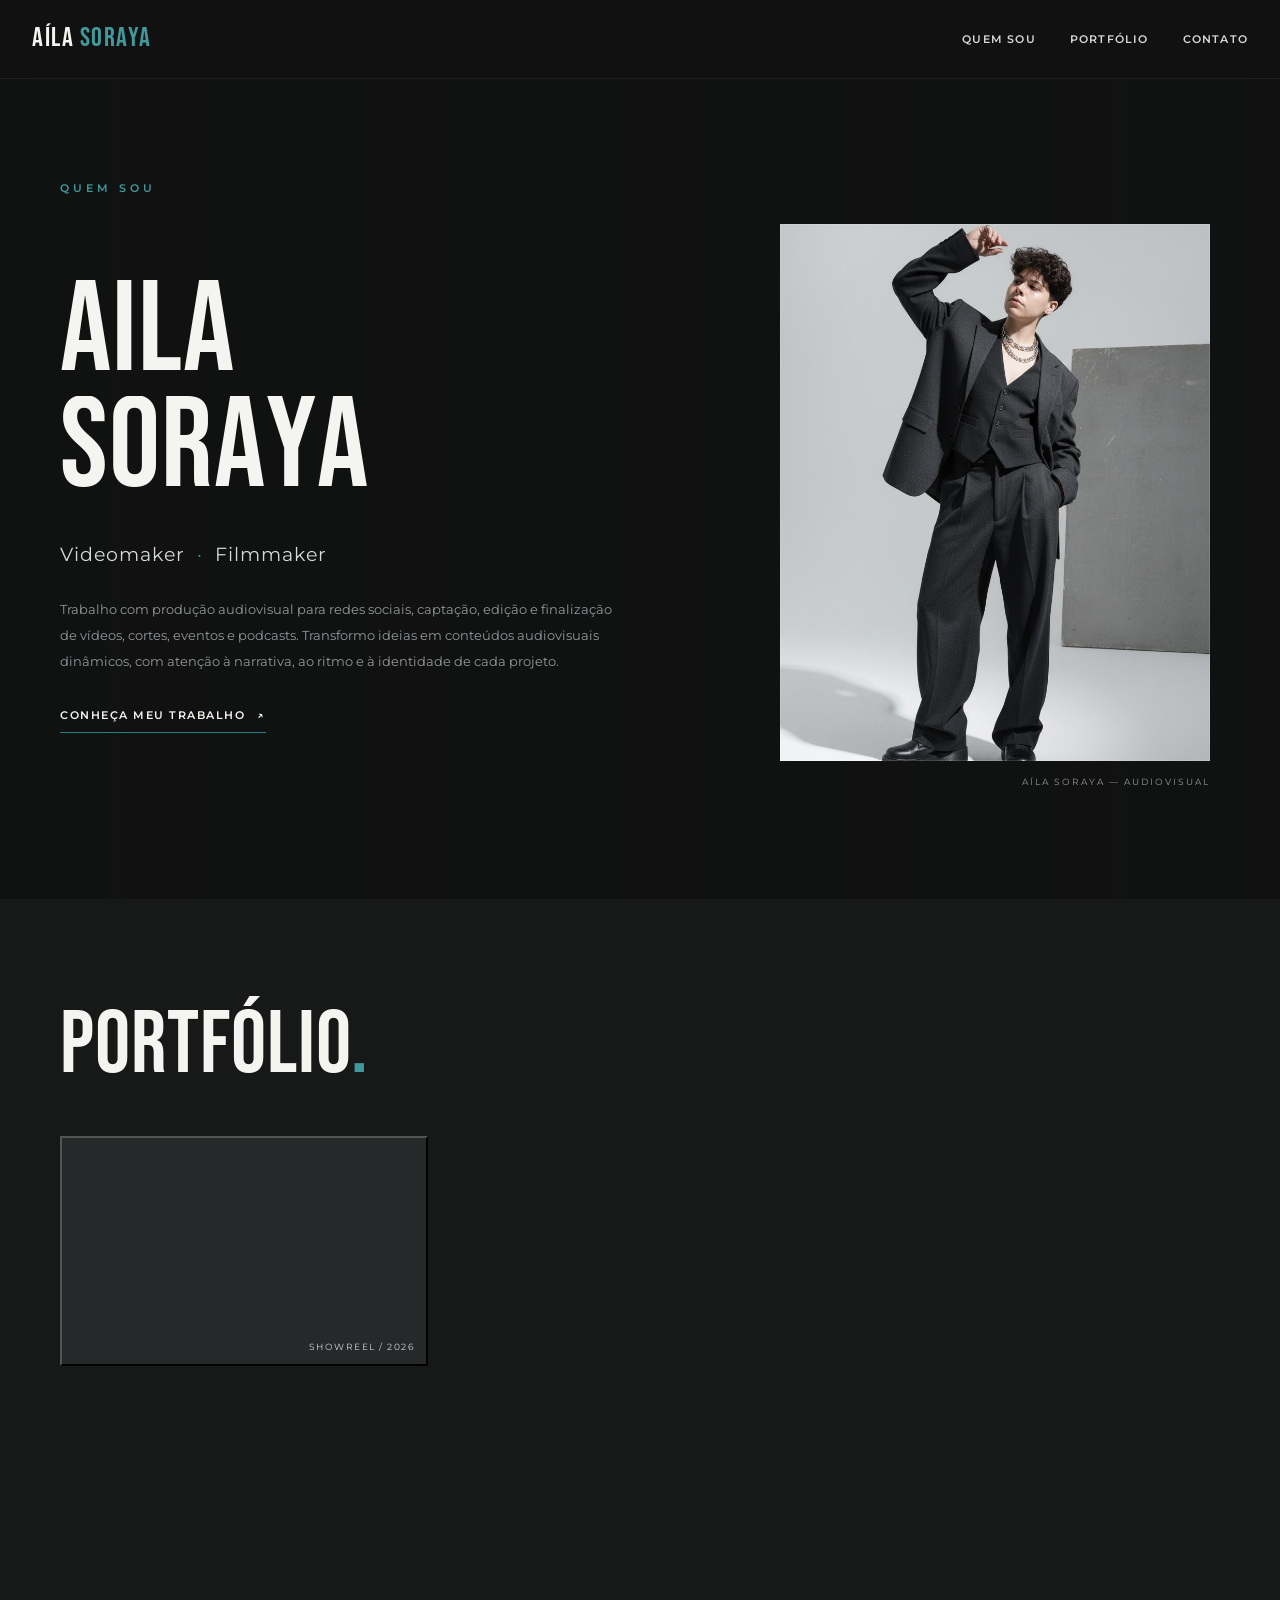
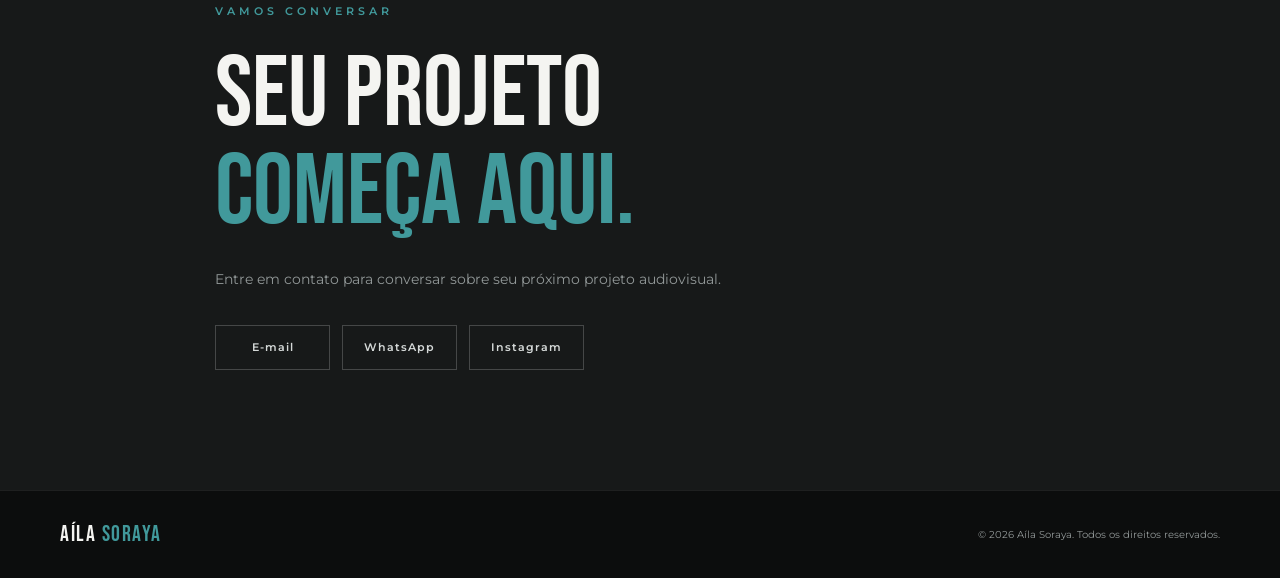
==== commit 202a9a44: "Update index.html" ====
--- a/index.html
+++ b/index.html
@@ -1,25 +1,28 @@
-
 <!DOCTYPE html>
 <html lang="pt-BR">
 <head>
   <meta charset="UTF-8">
-  <meta name="viewport" content="width=device-width, initial-scale=1.0">
+  <meta name="viewport" content="width=device-width, initial-scale=1">
   <meta name="theme-color" content="#111212">
+  <meta name="description" content="Portfólio audiovisual de Aíla Soraya, videomaker e filmmaker.">
+
   <title>Aíla Soraya | Videomaker &amp; Filmmaker</title>
+
   <link rel="preconnect" href="https://fonts.googleapis.com">
   <link rel="preconnect" href="https://fonts.gstatic.com" crossorigin>
   <link href="https://fonts.googleapis.com/css2?family=Bebas+Neue&family=Montserrat:wght@300;400;500;600;700&display=swap" rel="stylesheet">
+
   <link rel="stylesheet" href="./Css/Style.css">
 </head>
+
 <body>
-
   <header class="site-header">
     <nav class="nav-container" aria-label="Navegação principal">
       <a href="#inicio" class="logo">AÍLA <span>SORAYA</span></a>
+
       <div class="nav-links">
         <a href="#inicio">Quem sou</a>
         <a href="#portfolio">Portfólio</a>
-        <a href="#softwares">Softwares</a>
         <a href="#contato">Contato</a>
       </div>
     </nav>
@@ -28,22 +31,31 @@
   <main>
     <section id="inicio" class="about">
       <div class="about-background" aria-hidden="true"></div>
+
       <div class="section-container">
-        <p class="section-label reveal-item">Biografia</p>
+        <p class="section-label reveal-item">QUEM SOU</p>
 
         <div class="about-grid">
           <div class="about-text">
             <h1 class="hero-name" aria-label="Aíla Soraya">
-              <span class="name-line" data-line="AÍLA"></span>
-              <span class="name-line" data-line="SORAYA"></span>
+              <span class="name-line" aria-hidden="true">
+                <span class="name-word" data-word="Aíla">Aíla</span>
+              </span>
+              <span class="name-line" aria-hidden="true">
+                <span class="name-word" data-word="Soraya">Soraya</span>
+              </span>
             </h1>
 
             <p class="subtitle reveal-item">
-              Videomaker <span>•</span> Filmmaker
+              Videomaker <span>·</span> Filmmaker
             </p>
 
             <p class="description reveal-item">
-              Videomaker e filmmaker com foco em produção de conteúdo audiovisual para redes sociais. Trabalho com captação, edição e finalização de vídeos rápidos, cortes e conteúdos pensados para gerar impacto e retenção nas plataformas digitais. Também atuo na produção e cobertura audiovisual de eventos, além de podcasts e projetos de diferentes segmentos. Minha experiência une produção e pós-produção para transformar ideias e momentos em conteúdos dinâmicos, profissionais e prontos para as redes.
+              Trabalho com produção audiovisual para redes sociais,
+              captação, edição e finalização de vídeos, cortes,
+              eventos e podcasts. Transformo ideias em conteúdos
+              audiovisuais dinâmicos, com atenção à narrativa,
+              ao ritmo e à identidade de cada projeto.
             </p>
 
             <a href="#portfolio" class="text-link reveal-item">
@@ -53,8 +65,13 @@
 
           <div class="about-image reveal-item">
             <div class="portrait-frame">
-              <img src="./Fotos/soraya-perfil.jpg" alt="Retrato de Aíla Soraya" loading="eager">
+              <img
+                src="./Fotos/soraya-perfil.jpg"
+                alt="Retrato de Aíla Soraya"
+                loading="eager"
+              >
             </div>
+
             <p class="image-caption">AÍLA SORAYA — AUDIOVISUAL</p>
           </div>
         </div>
@@ -63,150 +80,66 @@
 
     <section id="portfolio" class="portfolio">
       <div class="section-container">
-        <p class="section-label reveal-item">Projetos selecionados</p>
-        <h2 class="portfolio-heading reveal-item">PORTFÓLIO<span>.</span></h2>
+        <h2 class="section-title portfolio-heading reveal-item">
+          Portfólio<span>.</span>
+        </h2>
 
         <div class="portfolio-grid">
-
           <article class="project reveal-item">
-            <div class="project-media window-placeholder">
-              <img src="./Fotos/soraya-perfil.jpg" alt="" class="bg-blur" loading="lazy">
-              <div class="status-overlay">
-                <span class="status-badge">EM BREVE</span>
-                <p>Roteirização e direção de linha editorial</p>
-              </div>
-            </div>
-
-            <div class="project-info">
-              <p class="project-category">PRÉ-PRODUÇÃO &amp; ESTRATÉGIA</p>
-              <h3 class="project-title">PRÉ-PRODUÇÃO &amp; ESTRATÉGIA</h3>
-
-              <div class="expertise-tags">
-                <span class="tag">Roteirização de Cortes</span>
-                <span class="tag">Estratégia de Retenção</span>
-                <span class="tag">Conceito de Cenário</span>
-                <span class="tag">Briefing de Convidados</span>
-                <span class="tag">Linha Editorial</span>
-              </div>
-
-              <p class="project-description">
-                Planejamento e preparação minuciosa para podcasts e canais de cortes. Desenvolvo a estrutura ideal e o roteiro estratégico para garantir que o conteúdo seja magnético antes mesmo de ligar os microfones.
-              </p>
-            </div>
-          </article>
-
-          <article class="project reveal-item">
-            <div class="project-video">
+            <button
+              type="button"
+              class="project-video"
+              onclick="abrirPlayerGrande()"
+              aria-label="Assistir ao demoreel em tamanho ampliado"
+            >
               <iframe
                 class="video-clicavel"
-                src="https://www.youtube.com/embed/WFLGj0hIWlU?autoplay=1&amp;mute=1&amp;loop=1&amp;playlist=WFLGj0hIWlU&amp;controls=0&amp;playsinline=1&amp;rel=0"
+                src="https://www.youtube.com/embed/lMs--LQYMFQ?autoplay=1&amp;mute=1&amp;loop=1&amp;playlist=lMs--LQYMFQ&amp;controls=0&amp;playsinline=1&amp;rel=0"
                 title="Demoreel de Aíla Soraya"
                 loading="lazy"
                 allow="autoplay; encrypted-media; picture-in-picture"
-                tabindex="-1">
-              </iframe>
-
-              <button
-                type="button"
-                class="video-card-click"
-                aria-label="Abrir demoreel com som"
-                onclick="abrirPlayerGrande()">
-              </button>
-
-              <div class="video-hover" aria-hidden="true">
+                tabindex="-1"
+              ></iframe>
+
+              <span class="video-hover">
                 <span class="play-icon">▶</span>
-                <span class="play-label">ASSISTIR COM SOM</span>
-              </div>
-
-              <span class="video-index">SHOWREEL / AUDIOVISUAL</span>
-            </div>
-
-            <div class="project-info">
-              <p class="project-category">PRODUÇÃO &amp; CAPTAÇÃO</p>
-              <h3 class="project-title">PRODUÇÃO &amp; CAPTAÇÃO</h3>
-
-              <div class="expertise-tags">
-                <span class="tag">Gravação Multicâmera</span>
-                <span class="tag">Direção de Podcasts</span>
-                <span class="tag">Operação de Câmera</span>
-                <span class="tag">Iluminação de Estúdio</span>
-                <span class="tag">Captação de Áudio</span>
-              </div>
-
-              <p class="project-description">
-                Captação audiovisual profissional com foco em mesas de podcast, talk-shows e conteúdos para internet, garantindo enquadramentos dinâmicos e áudio impecável no set.
-              </p>
-            </div>
+                <span class="play-label">ASSISTIR DEMOREEL</span>
+              </span>
+
+              <span class="video-index">SHOWREEL / 2026</span>
+            </button>
           </article>
-
-          <article class="project reveal-item">
-            <div class="project-media window-placeholder">
-              <img src="./Fotos/soraya-perfil.jpg" alt="" class="bg-blur" loading="lazy">
-              <div class="status-overlay">
-                <span class="status-badge">EM BREVE</span>
-                <p>Showreel de edição avançada e motion em desenvolvimento</p>
-              </div>
-            </div>
-
-            <div class="project-info">
-              <p class="project-category">PÓS-PRODUÇÃO &amp; FINALIZAÇÃO</p>
-              <h3 class="project-title">PÓS-PRODUÇÃO &amp; FINALIZAÇÃO</h3>
-
-              <div class="expertise-tags">
-                <span class="tag">Edição de Podcasts</span>
-                <span class="tag">Cortes de Alta Retenção</span>
-                <span class="tag">Color Grading</span>
-                <span class="tag">Motion &amp; Legendas Animadas</span>
-                <span class="tag">Sound Design &amp; Mixagem</span>
-                <span class="tag">Identidade Visual de Canais</span>
-                <span class="tag">Masterização Multiplataforma</span>
-              </div>
-
-              <p class="project-description">
-                Onde a mágica acontece. Transformo gravações brutas em episódios fluidos e cortes altamente virais. Cuido desde a engenharia de áudio e sincronia multicâmera até o tratamento de cor e inserção de legendas dinâmicas.
-              </p>
-            </div>
-          </article>
-
         </div>
       </div>
     </section>
 
-    <section id="softwares" class="work-process">
-      <div class="section-container">
-        <p class="section-label reveal-item">Ferramentas de ecossistema</p>
-        <h2 class="section-title reveal-item">SOFTWARES<span>.</span></h2>
-
-        <div class="softwares-grid">
-          <div class="software-item reveal-item"><span>Adobe Premiere Pro</span></div>
-          <div class="software-item reveal-item"><span>Adobe After Effects</span></div>
-          <div class="software-item reveal-item"><span>DaVinci Resolve</span></div>
-          <div class="software-item reveal-item"><span>Adobe Audition</span></div>
-          <div class="software-item reveal-item"><span>Adobe Photoshop</span></div>
-          <div class="software-item reveal-item"><span>Adobe Illustrator</span></div>
-          <div class="software-item reveal-item"><span>CapCut Pro</span></div>
-        </div>
-      </div>
-    </section>
-
     <section id="contato" class="contact">
-      <div class="section-container">
-        <div class="contact-content">
-          <p class="section-label reveal-item">Contato</p>
-
-          <h2 class="contact-title reveal-item">
-            VAMOS CRIAR<br>ALGO <span>JUNTOS?</span>
-          </h2>
-
-          <p class="contact-text reveal-item">
-            Tem um projeto audiovisual em mente ou precisa de uma produção? Entre em contato agora.
-          </p>
-
-          <div class="contact-links reveal-item">
-            <a href="https://www.instagram.com/ailasoraya/" target="_blank" rel="noopener noreferrer">Instagram</a>
-            <a href="https://wa.me/5511977682658" target="_blank" rel="noopener noreferrer">WhatsApp</a>
-            <a href="mailto:ailagaraneesh@gmail.com">E-mail</a>
-          </div>
+      <div class="section-container contact-content">
+        <p class="section-label reveal-item">VAMOS CONVERSAR</p>
+
+        <h2 class="contact-title reveal-item">
+          Seu projeto<br>
+          <span>começa aqui.</span>
+        </h2>
+
+        <p class="contact-text reveal-item">
+          Entre em contato para conversar sobre seu próximo projeto audiovisual.
+        </p>
+
+        <div class="contact-links reveal-item">
+          <a href="mailto:ailagaraneesh@gmail.com">E-mail</a>
+
+          <a
+            href="https://wa.me/5511977682658"
+            target="_blank"
+            rel="noopener noreferrer"
+          >WhatsApp</a>
+
+          <a
+            href="https://www.instagram.com/ailasoraya/"
+            target="_blank"
+            rel="noopener noreferrer"
+          >Instagram</a>
         </div>
       </div>
     </section>
@@ -214,8 +147,13 @@
 
   <footer class="site-footer">
     <div class="footer-content">
-      <a href="#inicio" class="footer-logo">AÍLA <span>SORAYA</span></a>
-      <p>© <span id="ano">2026</span> Aíla Soraya. Todos os direitos reservados.</p>
+      <a href="#inicio" class="footer-logo">
+        AÍLA <span>SORAYA</span>
+      </a>
+
+      <p>
+        © <span id="ano"></span> Aíla Soraya. Todos os direitos reservados.
+      </p>
     </div>
   </footer>
 
@@ -223,95 +161,55 @@
     id="playerGrandeOverlay"
     class="video-overlay"
     aria-hidden="true"
-    onclick="fecharPlayerGrande(event)">
-
-    <div class="video-modal-container" role="dialog" aria-modal="true" aria-label="Demoreel ampliado">
+    onclick="fecharPlayerGrande(event)"
+  >
+    <div
+      class="video-modal-container"
+      role="dialog"
+      aria-modal="true"
+      aria-label="Demoreel ampliado"
+    >
       <button
         type="button"
         class="btn-fechar-modal"
         onclick="fecharPlayerGrande(event)"
-        aria-label="Fechar vídeo">×</button>
+        aria-label="Fechar vídeo"
+      >×</button>
 
       <iframe
         id="videoExpandido"
         src=""
         title="Demoreel de Aíla Soraya"
         allow="autoplay; encrypted-media; picture-in-picture; fullscreen"
-        allowfullscreen>
-      </iframe>
+        allowfullscreen
+      ></iframe>
     </div>
   </div>
 
   <script>
-    const videoYouTube = "WFLGj0hIWlU";
+    const videoYouTube = "lMs--LQYMFQ";
     const overlay = document.getElementById("playerGrandeOverlay");
     const videoModal = document.getElementById("videoExpandido");
 
-    // Anima o nome letra por letra.
-    document.querySelectorAll(".name-line[data-line]").forEach((line, lineIndex) => {
-      const text = line.dataset.line || "";
-
-      [...text].forEach((letter, letterIndex) => {
-        const span = document.createElement("span");
-        span.className = "name-letter";
-        span.textContent = letter;
-        span.style.setProperty(
-          "--letter-delay",
-          `${0.25 + lineIndex * 0.45 + letterIndex * 0.075}s`
-        );
-        line.appendChild(span);
-      });
-    });
-
-    // Ativa a animação inicial após carregar a página.
-    window.addEventListener("load", () => {
-      document.body.classList.add("page-loaded");
-    });
-
-    // Faz os elementos aparecerem suavemente ao entrar na tela.
-    const revealItems = document.querySelectorAll(".reveal-item");
-
-    if ("IntersectionObserver" in window) {
-      const revealObserver = new IntersectionObserver((entries, observer) => {
-        entries.forEach((entry) => {
-          if (entry.isIntersecting) {
-            entry.target.classList.add("is-visible");
-            observer.unobserve(entry.target);
-          }
-        });
-      }, { threshold: 0.12 });
-
-      revealItems.forEach((item) => revealObserver.observe(item));
-    } else {
-      revealItems.forEach((item) => item.classList.add("is-visible"));
-    }
-
-    // Atualiza o ano do rodapé.
-    document.getElementById("ano").textContent = new Date().getFullYear();
-
-    // Abre o vídeo ampliado com som e controles.
     function abrirPlayerGrande() {
-      if (!overlay || !videoModal) return;
-
       videoModal.src =
-        "https://www.youtube.com/embed/" + videoYouTube +
-        "?autoplay=1&controls=1&fs=1&playsinline=1&rel=0";
+        "https://www.youtube.com/embed/" +
+        videoYouTube +
+        "?autoplay=1&controls=1&playsinline=1&rel=0&fs=1";
 
       overlay.classList.add("is-open");
       overlay.setAttribute("aria-hidden", "false");
       document.body.classList.add("modal-aberto");
     }
 
-    // Fecha o player ao clicar fora dele ou no botão X.
     function fecharPlayerGrande(event) {
-      if (event) {
-        const clicouNoBotao = event.target.closest(".btn-fechar-modal");
-        const clicouFora = event.target === overlay;
-
-        if (!clicouNoBotao && !clicouFora) return;
+      if (
+        event &&
+        event.target !== overlay &&
+        !event.target.closest(".btn-fechar-modal")
+      ) {
+        return;
       }
-
-      if (!overlay || !videoModal) return;
 
       overlay.classList.remove("is-open");
       overlay.setAttribute("aria-hidden", "true");
@@ -319,13 +217,73 @@
       document.body.classList.remove("modal-aberto");
     }
 
-    // A tecla Esc também fecha o player.
-    document.addEventListener("keydown", (event) => {
-      if (event.key === "Escape" && overlay.classList.contains("is-open")) {
-        fecharPlayerGrande();
+    document.addEventListener("keydown", function(event) {
+      if (
+        event.key === "Escape" &&
+        overlay.classList.contains("is-open")
+      ) {
+        fecharPlayerGrande({ target: overlay });
       }
+    });
+
+    document.getElementById("ano").textContent =
+      new Date().getFullYear();
+
+    /* ANIMAÇÕES DE ENTRADA */
+    const elementosReveal =
+      document.querySelectorAll(".reveal-item");
+
+    if ("IntersectionObserver" in window) {
+      const observador = new IntersectionObserver(
+        (entradas, observer) => {
+          entradas.forEach((entrada) => {
+            if (entrada.isIntersecting) {
+              entrada.target.classList.add("is-visible");
+              observer.unobserve(entrada.target);
+            }
+          });
+        },
+        { threshold: 0.12 }
+      );
+
+      elementosReveal.forEach((elemento) => {
+        observador.observe(elemento);
+      });
+    } else {
+      elementosReveal.forEach((elemento) => {
+        elemento.classList.add("is-visible");
+      });
+    }
+
+    /* NOME ANIMADO LETRA POR LETRA */
+    const palavrasNome =
+      document.querySelectorAll(".name-word");
+
+    palavrasNome.forEach((palavra, indicePalavra) => {
+      const texto = palavra.dataset.word;
+      palavra.textContent = "";
+
+      [...texto].forEach((letra, indiceLetra) => {
+        const span = document.createElement("span");
+
+        span.className = "name-letter";
+        span.textContent = letra;
+
+        span.style.setProperty(
+          "--letter-delay",
+          `${0.35 + indicePalavra * 0.45 + indiceLetra * 0.075}s`
+        );
+
+        span.setAttribute("aria-hidden", "true");
+        palavra.appendChild(span);
+      });
+
+      palavra.classList.add("name-word-animated");
+    });
+
+    window.addEventListener("load", () => {
+      document.body.classList.add("page-loaded");
     });
   </script>
 </body>
 </html>
-}
